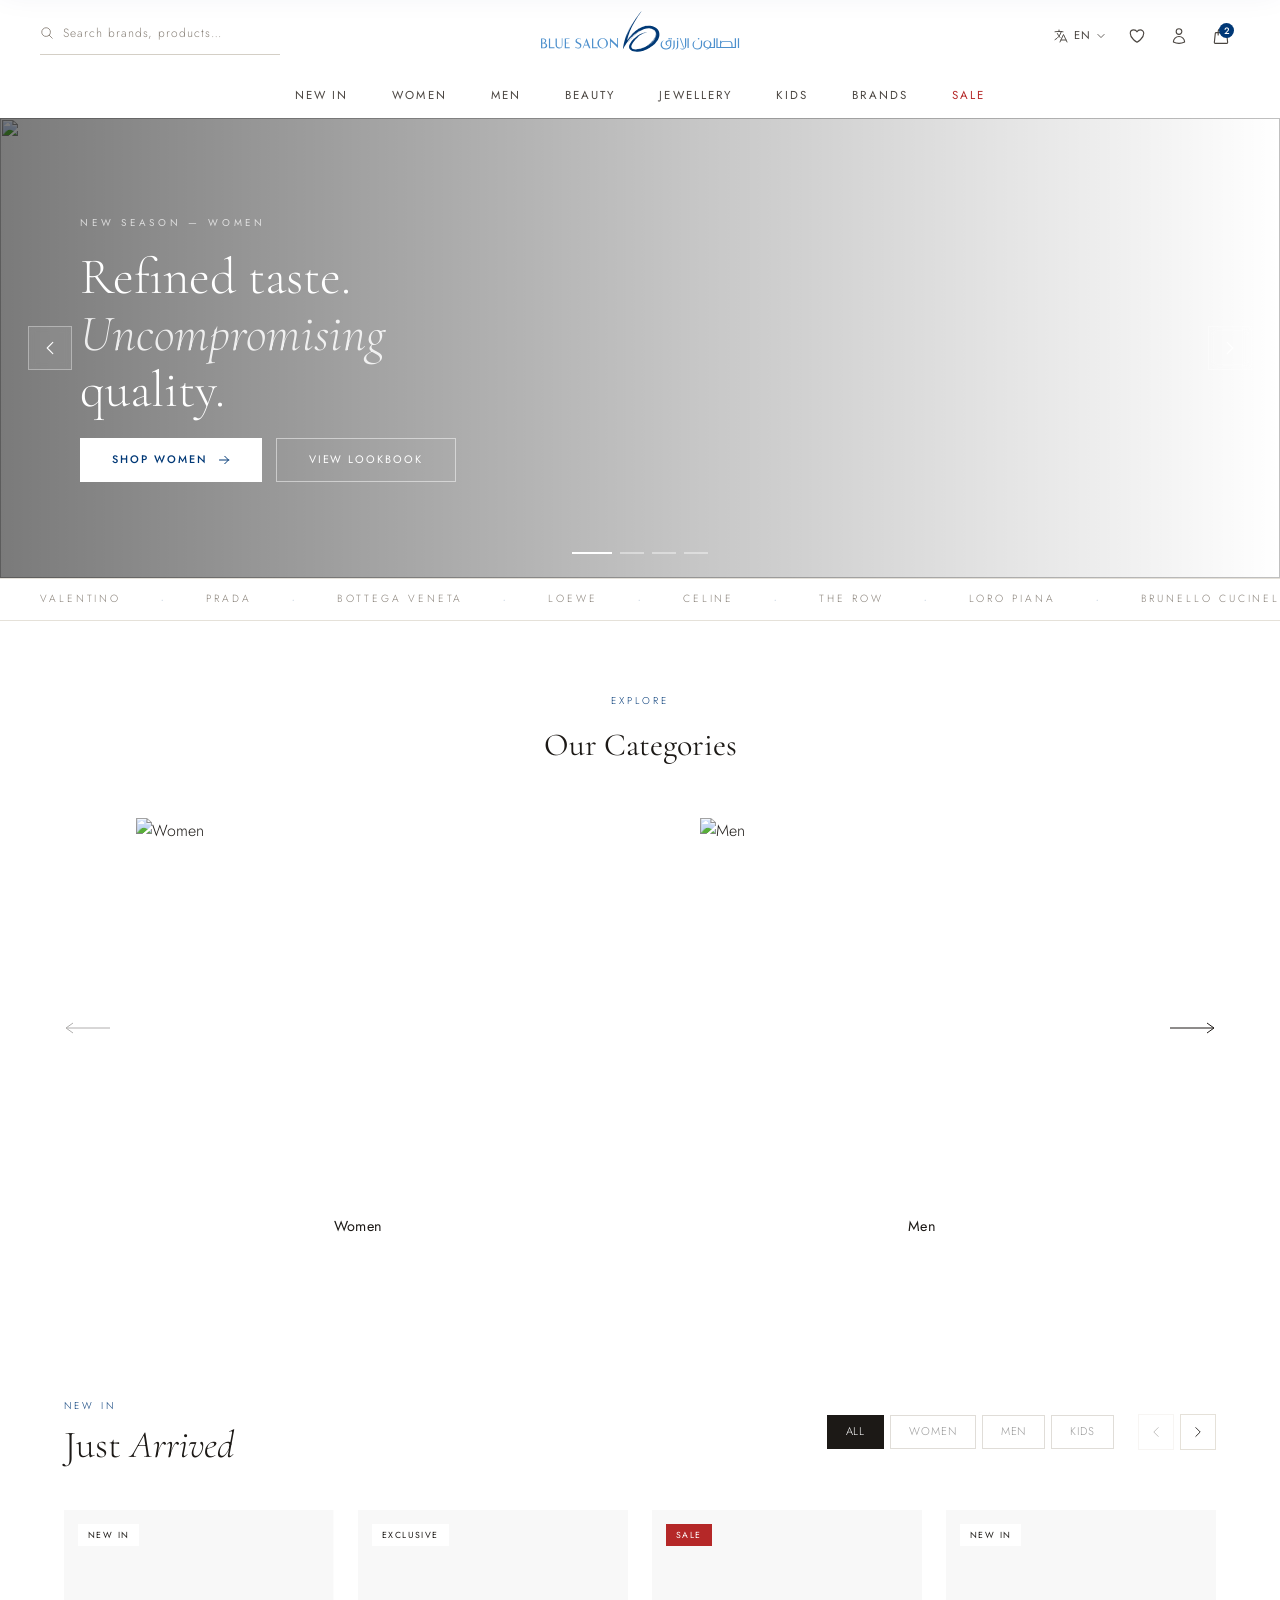
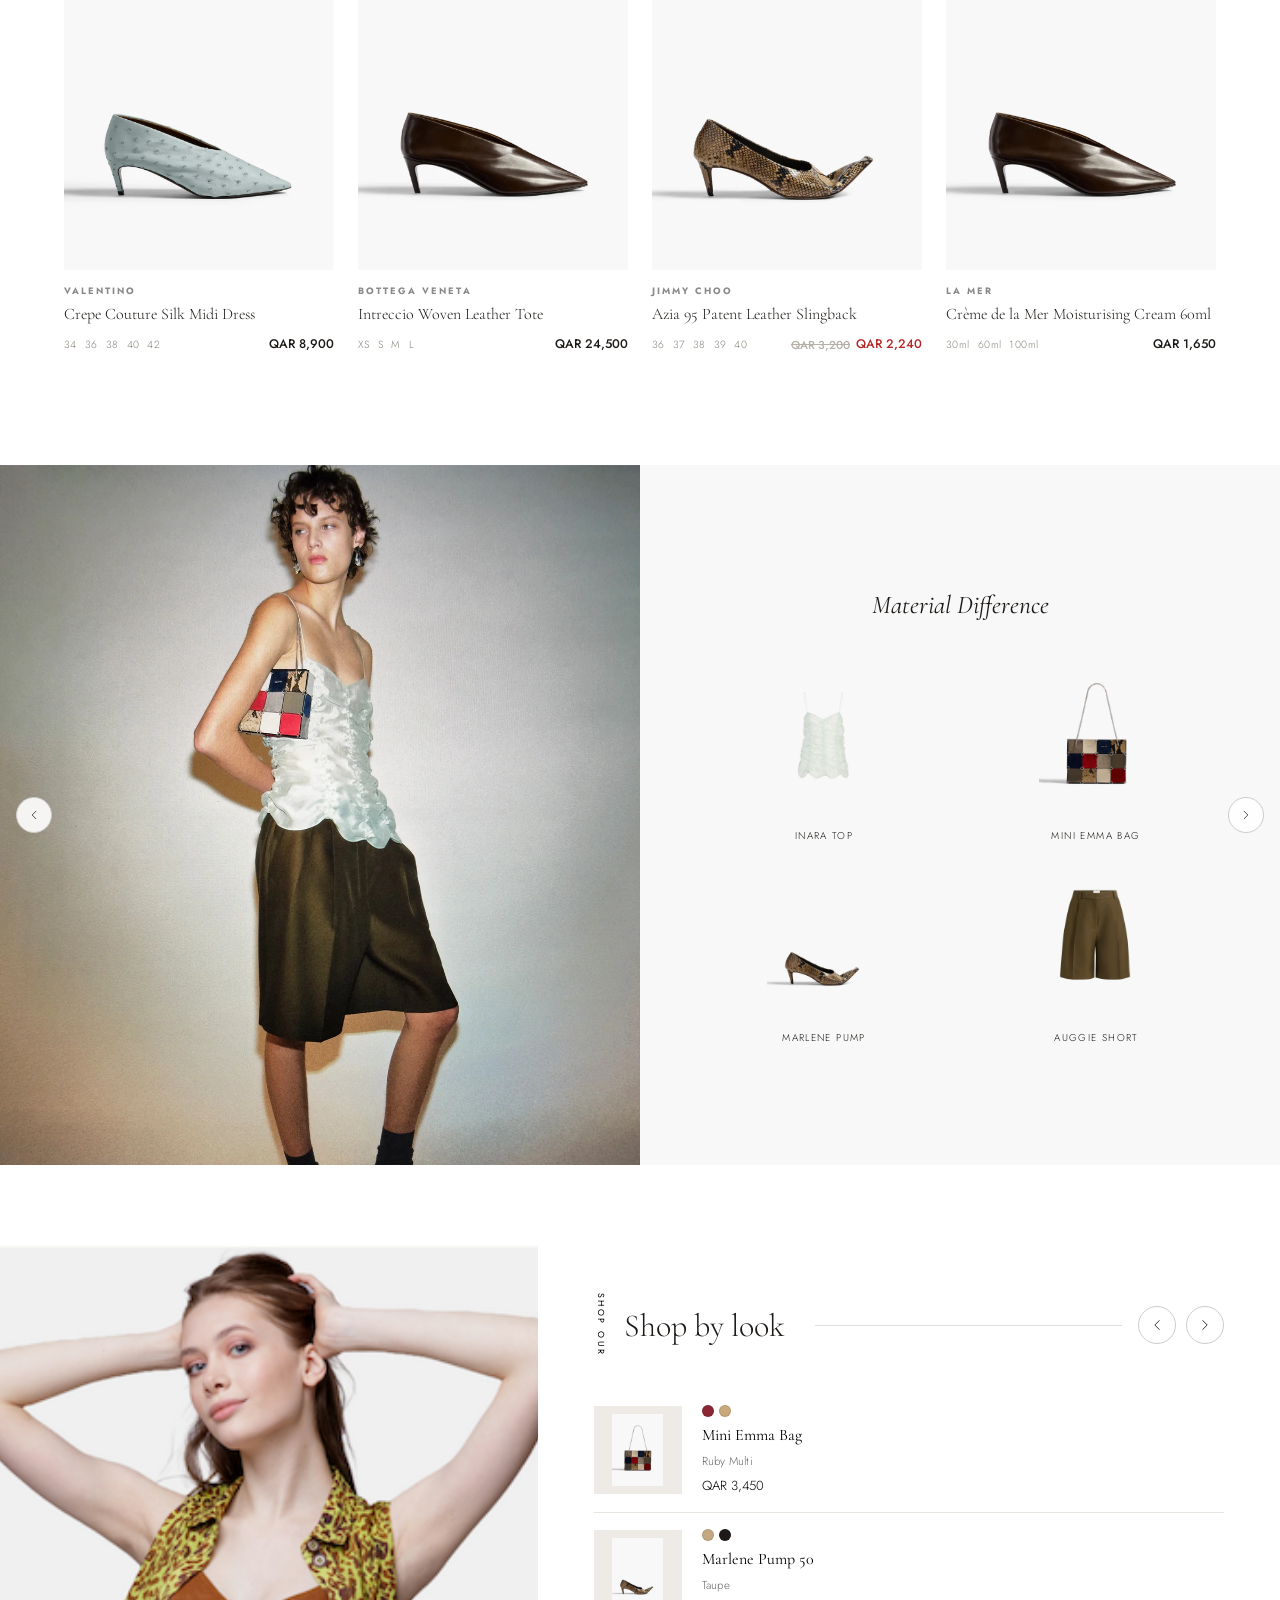
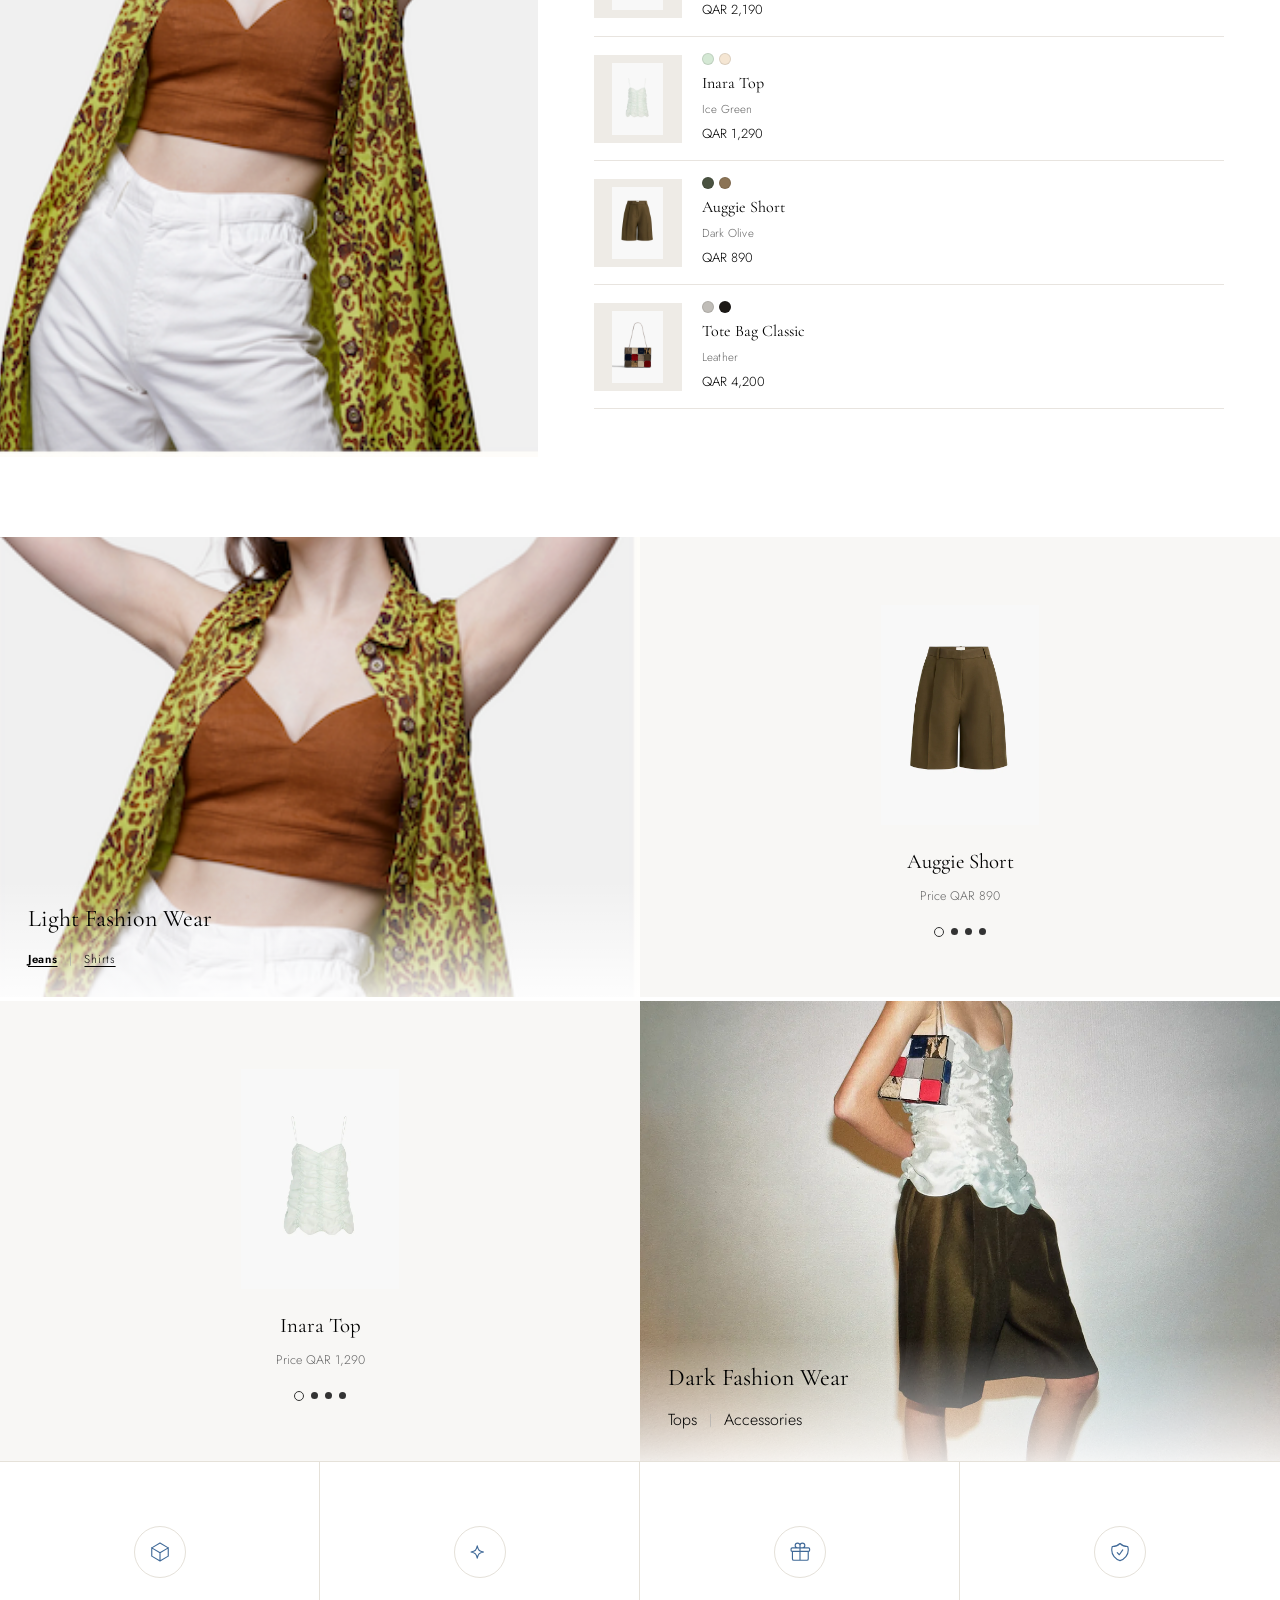
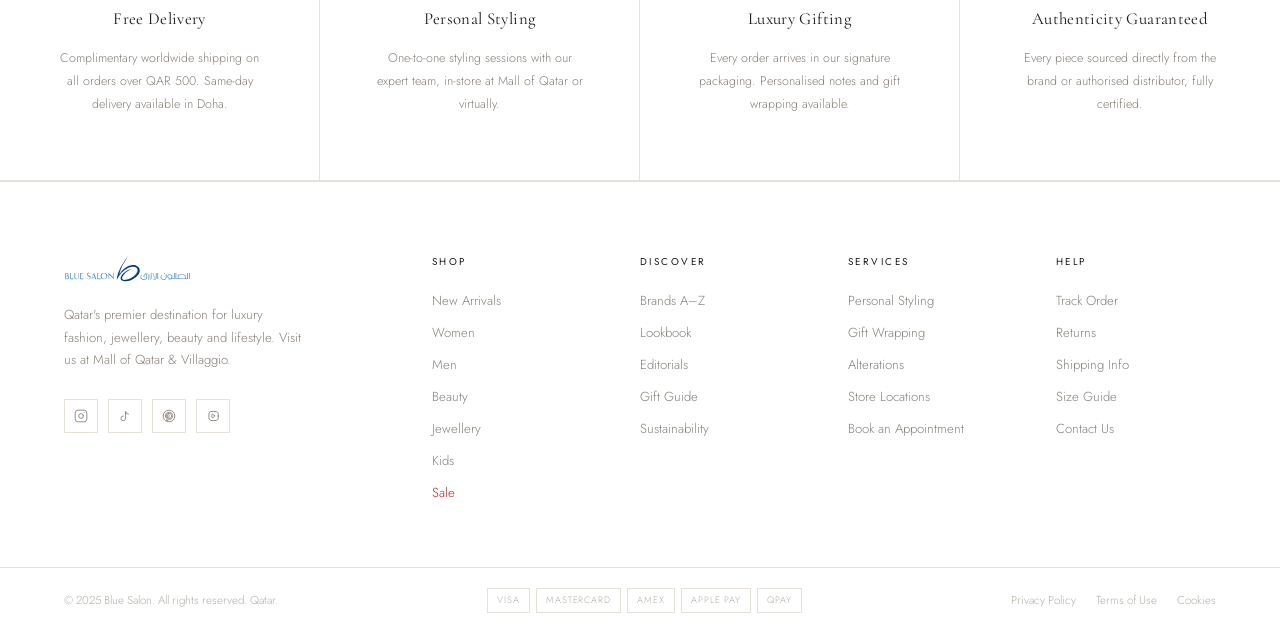
==== index2.html @ c9854c82 "Update:index 2" ====
<!DOCTYPE html>
<html lang="en">
<head>
    <meta charset="UTF-8">
    <meta name="viewport" content="width=device-width, initial-scale=1.0">
    <title>Blue Salon — Qatar's Luxury Fashion Destination</title>
    <meta name="description" content="An unparalleled edit of the world's finest fashion, jewellery and beauty. Qatar's most trusted luxury destination.">

    <link rel="preconnect" href="https://fonts.googleapis.com">
    <link rel="preconnect" href="https://fonts.gstatic.com" crossorigin>
    <link href="https://fonts.googleapis.com/css2?family=Cormorant+Garamond:ital,wght@0,300;0,400;0,500;1,300;1,400&family=Jost:wght@200;300;400;500&display=swap" rel="stylesheet">

    <style>
        /* ─── TOKENS ───────────────────────────────────────── */
        :root {
            --navy:      #003876;
            --navy-lt:   #0a4d9e;
            --navy-dk:   #002558;
            --white:     #ffffff;
            --warm:      #faf8f5;
            --cream:     #f4f1eb;
            --linen:     #ede9e0;
            --fog:       #e8e4dc;
            --ash:       #d4cfc6;
            --mid:       #b5b0a7;
            --muted:     #888078;
            --text:      #1c1916;
            --text-lt:   #4a4540;
            --rule:      #e5e1d9;
            --ff-serif:  'Cormorant Garamond', Georgia, serif;
            --ff-sans:   'Jost', system-ui, sans-serif;
        }

        /* ─── RESET ────────────────────────────────────────── */
        *, *::before, *::after { margin: 0; padding: 0; box-sizing: border-box; }
        html { scroll-behavior: smooth; font-size: 16px; }
        body {
            background: var(--white);
            color: var(--text);
            font-family: var(--ff-sans);
            font-weight: 300;
            line-height: 1.6;
            -webkit-font-smoothing: antialiased;
            overflow-x: hidden;
        }
        a { text-decoration: none; color: inherit; }
        img { display: block; max-width: 100%; }
        button { cursor: pointer; border: none; background: none; font: inherit; }
        ul { list-style: none; }

        /* ─── SCROLL PROGRESS ──────────────────────────────── */
        .scroll-bar {
            position: fixed; top: 0; left: 0;
            height: 2px; width: 0%;
            background: var(--navy);
            z-index: 9999;
            transition: width 0.08s linear;
        }

        /* ─── HEADER ───────────────────────────────────────── */
        .site-header {
            position: sticky; top: 0; left: 0; right: 0;
            z-index: 800;
            background: var(--white);
            transition: box-shadow 0.3s;
        }
        /* .site-header.raised { box-shadow: 0 2px 20px rgba(0,56,118,0.06); } */
        .header-inner {
            display: grid;
            grid-template-columns: 1fr auto 1fr;
            align-items: center;
            max-width: 1440px;
            margin: 0 auto;
            padding: 0 40px;
            height: 72px;
        }
        /* ── Inline search bar (left) ── */
        .header-search {
            display: flex; align-items: center; gap: 9px;
            padding: 0 0 6px 0; height: 38px;
            max-width: 240px;
            border-bottom: 1px solid var(--ash);
            transition: border-color 0.25s;
        }
        .header-search:focus-within {
            border-bottom-color: var(--text);
        }
        .header-search svg {
            width: 14px; height: 14px; stroke-width: 1.5;
            color: var(--muted); flex-shrink: 0;
            transition: color 0.2s;
        }
        .header-search:focus-within svg { color: var(--text); }
        .header-search input {
            flex: 1; border: none; outline: none;
            background: transparent;
            font-family: var(--ff-sans); font-size: 0.75rem;
            color: var(--text); font-weight: 300;
            letter-spacing: 0.06em;
            width: 180px;
        }
        .header-search input::placeholder {
            color: var(--muted);
            letter-spacing: 0.08em;
        }
        .header-logo {
            text-align: center;
        }
        .header-logo img { height: 48px; width: auto; display: inline-block; }
        .header-actions {
            display: flex; align-items: center; gap: 4px;
            justify-content: flex-end;
        }
        /* Language switcher */
        .lang-switcher {
            position: relative;
        }
        .lang-btn {
            display: flex; align-items: center; gap: 5px;
            height: 38px; padding: 0 8px;
            color: var(--text-lt); cursor: pointer;
            font-family: var(--ff-sans); font-size: 0.7rem;
            letter-spacing: 0.08em; font-weight: 400;
            background: none; border: none;
            transition: color 0.2s;
        }
        .lang-btn:hover { color: var(--navy); }
        .lang-btn svg { width: 16px; height: 16px; stroke-width: 1.4; flex-shrink: 0; }
        .lang-btn .lang-chevron { width: 10px; height: 10px; stroke-width: 2; transition: transform 0.2s; }
        .lang-switcher.open .lang-chevron { transform: rotate(180deg); }
        .lang-drop {
            position: absolute; top: calc(100% + 6px); right: 0;
            background: var(--white);
            border: 1px solid var(--rule);
            box-shadow: 0 8px 28px rgba(0,0,0,0.08);
            min-width: 130px;
            opacity: 0; visibility: hidden; transform: translateY(-4px);
            transition: opacity 0.2s, transform 0.2s, visibility 0s linear 0.2s;
            z-index: 900;
        }
        .lang-switcher.open .lang-drop {
            opacity: 1; visibility: visible; transform: none;
            transition: opacity 0.2s, transform 0.2s;
        }
        .lang-option {
            display: flex; align-items: center; gap: 10px;
            padding: 10px 16px;
            font-family: var(--ff-sans); font-size: 0.72rem;
            color: var(--text-lt); cursor: pointer;
            letter-spacing: 0.04em;
            transition: background 0.15s, color 0.15s;
        }
        .lang-option:hover { background: var(--warm); color: var(--navy); }
        .lang-option.active { color: var(--navy); font-weight: 500; }
        .lang-option .lang-flag { font-size: 1rem; line-height: 1; }
        .h-btn {
            width: 38px; height: 38px;
            display: flex; align-items: center; justify-content: center;
            color: var(--text-lt);
            border-radius: 0;
            transition: color 0.2s, background 0.2s;
            position: relative;
        }
        .h-btn:hover { color: var(--navy); background: var(--warm); }
        .h-btn svg { width: 18px; height: 18px; stroke-width: 1.5; }
        .cart-pip {
            position: absolute; top: 6px; right: 6px;
            width: 15px; height: 15px;
            background: var(--navy);
            border-radius: 50%;
            font-size: 0.58rem; font-weight: 500;
            color: #fff;
            display: flex; align-items: center; justify-content: center;
            line-height: 1;
        }
        .h-btn--text {
            padding: 0 12px; width: auto;
            font-size: 0.68rem; letter-spacing: 0.14em; text-transform: uppercase;
            color: var(--navy); font-weight: 400;
            border: 1px solid var(--navy);
            height: 32px;
            transition: background 0.2s, color 0.2s;
        }
        .h-btn--text:hover { background: var(--navy); color: #fff; }
        .mobile-ham {
            display: none;
            flex-direction: column; gap: 5px;
            padding: 8px; cursor: pointer;
        }
        .mobile-ham span {
            display: block; width: 22px; height: 1.5px;
            background: var(--text);
            transition: transform 0.3s, opacity 0.3s;
        }

        /* ─── MAIN NAV BAR ─────────────────────────────────── */
        .main-nav {
            background: var(--white);
            position: sticky; top: 72px; z-index: 799;
        }
        .main-nav-inner {
            max-width: 1440px; margin: 0 auto;
            padding: 0 40px;
            display: flex; align-items: center;
            justify-content: center; gap: 0;
            position: relative;
        }
        /* Each nav item wraps link + mega panel */
        .nav-item {
            position: static;
        }
        .main-nav-link {
            display: inline-block;
            padding: 14px 22px;
            font-size: 0.72rem;
            letter-spacing: 0.18em;
            text-transform: uppercase;
            color: var(--text-lt);
            font-weight: 400;
            position: relative;
            transition: color 0.2s;
            white-space: nowrap;
            cursor: pointer;
        }
        .main-nav-link::after {
            content: '';
            position: absolute; bottom: 0; left: 22px; right: 22px;
            height: 2px; background: var(--navy);
            transform: scaleX(0);
            transition: transform 0.25s cubic-bezier(0.4, 0, 0.2, 1);
        }
        .nav-item:hover .main-nav-link,
        .main-nav-link:hover { color: var(--navy); }
        .nav-item:hover .main-nav-link::after { transform: scaleX(1); }
        .main-nav-link--sale { color: #b52828; }
        .main-nav-link--sale::after { background: #b52828; }
        .main-nav-link--sale:hover { color: #991f1f; }

        /* ─── MEGA MENU — 3 LEVEL ───────────────────────────── */
        .mega {
            position: fixed;
            top: 118px;
            left: 0; right: 0;
            background: var(--white);
            box-shadow: 0 8px 32px rgba(0, 0, 0, 0.08), 0 2px 8px rgba(0, 0, 0, 0.04);
            z-index: 798;
            opacity: 0; visibility: hidden;
            transform: translateY(-5px);
            transition: opacity 0.2s ease, transform 0.2s ease, visibility 0s linear 0.2s;
        }
        .mega.open {
            opacity: 1; visibility: visible;
            transform: none;
            transition: opacity 0.2s ease, transform 0.2s ease;
        }
        /* 3-column wrapper */
        .mega-3col {
            max-width: 1440px; margin: 0 auto;
            display: flex; height: 380px;
        }
        /* ── Col 1: Level-2 sub-nav ── */
        .mega-subnav {
            width: 200px; flex-shrink: 0;
            background: #f8f7f5;
            border-right: 1px solid #ffffff;
            padding: 20px 0;
            overflow-y: auto;
        }
        .mega-subnav-head {
            font-size: 0.58rem; letter-spacing: 0.3em; text-transform: uppercase;
            color: var(--navy); padding: 8px 20px 14px; font-weight: 500;
            border-bottom: 1px solid var(--rule); margin-bottom: 8px;
        }
        .mega-sublink {
            display: flex; align-items: center; justify-content: space-between;
            padding: 10px 20px;
            font-size: 0.8rem; color: var(--text-lt); font-weight: 300;
            cursor: pointer;
            border-left: 2px solid transparent;
            transition: color 0.15s, background 0.15s, border-color 0.15s;
            text-decoration: none;
        }
        .mega-sublink svg { width: 11px; height: 11px; stroke-width: 2;
            opacity: 0; transition: opacity 0.15s; flex-shrink: 0; }
        .mega-sublink:hover,
        .mega-sublink.active {
            color: var(--navy); background: var(--white);
            border-left-color: var(--navy);
        }
        .mega-sublink.active svg,
        .mega-sublink:hover svg { opacity: 1; }
        /* ── Col 2: Level-3 item panels ── */
        .mega-panels {
            flex: 1; overflow: hidden;
            padding: 24px 28px;
        }
        .mega-panel {
            display: none;
            height: 100%;
        }
        .mega-panel.active { display: block; }
        .mega-panel-head {
            font-size: 0.58rem; letter-spacing: 0.28em; text-transform: uppercase;
            color: var(--navy); margin-bottom: 18px; font-weight: 400;
        }
        .mega-items {
            display: grid;
            grid-template-columns: repeat(4, 1fr);
            gap: 2px 6px;
        }
        .mega-tile {
            display: flex; align-items: center; gap: 11px;
            padding: 9px 10px; border-radius: 3px;
            transition: background 0.15s, transform 0.2s ease, opacity 0.2s ease; text-decoration: none;
        }
        .mega-tile:hover { background: none; transform: translateX(4px); opacity: 0.8; }
        .mega-thumb {
            width: 44px; height: 44px; border-radius: 50%;
            overflow: hidden; flex-shrink: 0;
            border: 1.5px solid var(--rule); background: var(--white);
        }
        .mega-thumb img { width: 100%; height: 100%; object-fit: cover; }
        .mega-thumb-icon {
            width: 100%; height: 100%;
            display: flex; align-items: center; justify-content: center;
            color: var(--mid);
        }
        .mega-thumb-icon svg { width: 17px; height: 17px; stroke-width: 1.3; }
        .mega-viewall {
            display: inline-flex; align-items: center; gap: 6px;
            margin-top: 14px;
            font-family: var(--ff-sans); font-size: 10.5px;
            letter-spacing: 0.1em; text-transform: uppercase;
            color: var(--navy); text-decoration: none; font-weight: 500;
            border-bottom: 1px solid var(--navy); padding-bottom: 1px;
            transition: gap 0.2s, opacity 0.2s;
        }
        .mega-viewall:hover { gap: 11px; opacity: 0.7; }
        .mega-viewall svg { width: 11px; height: 11px; stroke-width: 2; flex-shrink: 0; }
        .mega-tile-name {
            font-size: 0.78rem; color: var(--text);
            line-height: 1.3; font-weight: 300;
        }
        .mega-tile:hover .mega-tile-name { color: var(--navy); }
        /* ── Col 3: Feature image ── */
        .mega-feat-col {
            width: 230px; flex-shrink: 0;
            border-left: 1px solid var(--rule);
            padding: 24px 24px;
            display: flex; flex-direction: column;
        }
        .mega-feat-img {
            flex: 1; overflow: hidden; min-height: 0;
        }
        .mega-feat-img img {
            width: 100%; height: 100%; object-fit: cover;
            transition: transform 0.5s ease;
        }
        .mega-feat-img:hover img { transform: scale(1.04); }
        .mega-feat-info { padding-top: 12px; }
        .mega-feat-tag {
            font-size: 0.58rem; letter-spacing: 0.22em;
            text-transform: uppercase; color: var(--navy); margin-bottom: 4px;
        }
        .mega-feat-title {
            font-family: var(--ff-serif); font-size: 0.95rem;
            font-weight: 300; color: var(--text); line-height: 1.3;
        }

        /* ─── SEARCH ───────────────────────────────────────── */
        .search-sheet {
            position: fixed; top: 0; left: 0; right: 0;
            background: var(--white);
            border-bottom: 1px solid var(--rule);
            z-index: 850;
            padding: 24px 40px;
            transform: translateY(-110%);
            transition: transform 0.35s cubic-bezier(0.4, 0, 0.2, 1);
            box-shadow: 0 8px 32px rgba(0,56,118,0.08);
        }
        .search-sheet.open { transform: none; }
        .search-row {
            max-width: 640px; margin: 0 auto;
            display: flex; align-items: center; gap: 16px;
            border-bottom: 1.5px solid var(--navy);
            padding-bottom: 12px;
        }
        .search-row svg { color: var(--navy); flex-shrink: 0; }
        .search-field {
            flex: 1; background: transparent; border: none; outline: none;
            font-family: var(--ff-serif); font-size: 1.6rem; font-weight: 300;
            color: var(--text); letter-spacing: 0.02em;
        }
        .search-field::placeholder { color: var(--mid); }
        .search-close {
            color: var(--muted); transition: color 0.2s; flex-shrink: 0;
        }
        .search-close:hover { color: var(--navy); }
        .search-close svg { width: 20px; height: 20px; }
        .search-pills {
            max-width: 640px; margin: 16px auto 0;
            display: flex; flex-wrap: wrap; gap: 8px;
        }
        .search-pill {
            padding: 6px 16px;
            border: 1px solid var(--rule);
            font-size: 0.7rem; letter-spacing: 0.14em;
            text-transform: uppercase; color: var(--muted);
            transition: border-color 0.2s, color 0.2s;
        }
        .search-pill:hover { border-color: var(--navy); color: var(--navy); }

        /* ─── MOBILE NAV ───────────────────────────────────── */
        .mobile-nav {
            position: fixed; top: 0; right: 0;
            width: min(360px, 92vw); height: 100vh;
            background: var(--white);
            border-left: 1px solid var(--rule);
            z-index: 900;
            transform: translateX(100%);
            transition: transform 0.38s cubic-bezier(0.4, 0, 0.2, 1);
            overflow-y: auto;
        }
        .mobile-nav.open { transform: none; }
        .nav-scrim {
            position: fixed; inset: 0; background: rgba(28,25,22,0.35);
            z-index: 890; opacity: 0; visibility: hidden;
            transition: opacity 0.3s, visibility 0.3s;
        }
        .nav-scrim.open { opacity: 1; visibility: visible; }
        .mnav-head {
            display: flex; justify-content: space-between; align-items: center;
            padding: 20px 28px; border-bottom: 1px solid var(--rule);
        }
        .mnav-head img { height: 28px; }
        .mnav-close svg { width: 20px; height: 20px; stroke-width: 1.5; color: var(--muted); }
        .mnav-links { padding: 12px 0; }
        .mnav-links a {
            display: flex; justify-content: space-between; align-items: center;
            padding: 14px 28px;
            font-size: 0.8rem; letter-spacing: 0.18em; text-transform: uppercase;
            color: var(--text-lt); border-bottom: 1px solid var(--rule);
            transition: color 0.2s, background 0.2s;
        }
        .mnav-links a:hover { color: var(--navy); background: var(--warm); }
        .mnav-links a.sale { color: #b52828; }
        .mnav-foot {
            padding: 28px;
            display: flex; gap: 12px;
        }
        .mnav-lang {
            font-size: 0.7rem; letter-spacing: 0.15em;
            text-transform: uppercase; color: var(--muted);
            padding: 8px 16px; border: 1px solid var(--rule);
            transition: border-color 0.2s, color 0.2s;
        }
        .mnav-lang:hover { border-color: var(--navy); color: var(--navy); }
        .mnav-lang.active { border-color: var(--navy); color: var(--navy); }

        /* ─── HERO ─────────────────────────────────────────── */
        /* ─── HERO SLIDER ──────────────────────────────────── */
        .hero-slider {
            position: relative; overflow: hidden;
            height: 460px;
        }
        .hs-slide {
            position: absolute; inset: 0;
            opacity: 0; z-index: 0;
            transition: opacity 0.9s ease;
        }
        .hs-slide.active { opacity: 1; z-index: 1; }
        .hs-bg { position: absolute; inset: 0; }
        .hs-bg img {
            width: 100%; height: 100%; object-fit: cover;
            transform: scale(1.04);
            transition: transform 7s ease-out;
        }
        .hs-slide.active .hs-bg img { transform: scale(1); }
        .hs-overlay {
            position: absolute; inset: 0;
            background: linear-gradient(
                to right,
                rgba(0,0,0,0.52) 0%,
                rgba(0,0,0,0.22) 55%,
                transparent 100%
            );
        }
        .hs-content {
            position: absolute; inset: 0; z-index: 2;
            display: flex; flex-direction: column;
            justify-content: center;
            padding: 0 80px;
            max-width: 640px;
            transform: translateY(14px);
            opacity: 0;
            transition: opacity 0.7s 0.3s, transform 0.7s 0.3s;
        }
        .hs-slide.active .hs-content {
            opacity: 1; transform: translateY(0);
        }
        .hs-kicker {
            font-family: var(--ff-sans);
            font-size: 0.62rem; letter-spacing: 0.38em;
            text-transform: uppercase; color: rgba(255,255,255,0.7);
            font-weight: 400; margin-bottom: 18px;
        }
        .hs-h1 {
            font-family: var(--ff-serif);
            font-size: clamp(2.4rem, 4vw, 4rem);
            font-weight: 300; line-height: 1.1;
            color: #fff; margin-bottom: 20px;
        }
        .hs-h1 em { font-style: italic; color: rgba(255,255,255,0.85); }
        .hs-body {
            font-size: 0.85rem; color: rgba(255,255,255,0.7);
            line-height: 1.7; margin-bottom: 36px;
            max-width: 420px;
        }
        .hs-ctas { display: flex; gap: 14px; flex-wrap: wrap; }
        .btn-fill {
            display: inline-flex; align-items: center; gap: 10px;
            padding: 13px 32px;
            background: var(--white); color: var(--navy);
            font-family: var(--ff-sans);
            font-size: 0.68rem; letter-spacing: 0.18em;
            text-transform: uppercase; font-weight: 500;
            transition: background 0.25s, transform 0.2s;
        }
        .btn-fill:hover { background: var(--cream); transform: translateY(-1px); }
        .btn-fill svg { width: 12px; height: 12px; stroke-width: 2; flex-shrink: 0; }
        .btn-line {
            display: inline-flex; align-items: center; gap: 10px;
            padding: 12px 32px;
            border: 1px solid rgba(255,255,255,0.5); color: #fff;
            font-family: var(--ff-sans);
            font-size: 0.68rem; letter-spacing: 0.18em;
            text-transform: uppercase; font-weight: 400;
            transition: border-color 0.25s, background 0.25s;
        }
        .btn-line:hover { border-color: #fff; background: rgba(255,255,255,0.08); }
        /* Arrows */
        .hs-arrow {
            position: absolute; top: 50%; z-index: 10;
            transform: translateY(-50%);
            width: 44px; height: 44px;
            border: 1px solid rgba(255,255,255,0.35);
            background: rgba(255,255,255,0.08);
            color: #fff; cursor: pointer;
            display: flex; align-items: center; justify-content: center;
            transition: background 0.2s, border-color 0.2s;
            backdrop-filter: blur(4px);
        }
        .hs-arrow:hover { background: rgba(255,255,255,0.22); border-color: rgba(255,255,255,0.7); }
        .hs-arrow svg { width: 18px; height: 18px; stroke-width: 1.5; }
        .hs-prev { left: 28px; }
        .hs-next { right: 28px; }
        /* Dots */
        .hs-dots {
            position: absolute; bottom: 24px; left: 50%;
            transform: translateX(-50%);
            display: flex; gap: 8px; z-index: 10;
        }
        .hs-dot {
            width: 24px; height: 2px;
            background: rgba(255,255,255,0.4);
            border: none; cursor: pointer; padding: 0;
            transition: background 0.3s, width 0.3s;
        }
        .hs-dot.active { background: #fff; width: 40px; }

        /* ─── MARQUEE ──────────────────────────────────────── */
        .marquee-bar {
            border-top: 1px solid var(--rule);
            border-bottom: 1px solid var(--rule);
            overflow: hidden; padding: 12px 0;
            background: var(--white);
        }
        .marquee-inner {
            display: flex; animation: marquee 70s linear infinite;
            width: max-content;
        }
        .marquee-inner:hover { animation-play-state: paused; }
        @keyframes marquee { to { transform: translateX(-50%); } }
        .marquee-item {
            display: flex; align-items: center; gap: 40px;
            padding: 0 40px; white-space: nowrap;
            font-size: 0.65rem; letter-spacing: 0.28em;
            text-transform: uppercase; color: var(--muted);
        }
        .marquee-item span { color: var(--navy); font-size: 0.5rem; }

        /* ─── SECTION BASICS ───────────────────────────────── */
        .container { max-width: 1440px; margin: 0 auto; padding: 0 64px; }
        .s { padding: 96px 0; }
        .s--sm { padding: 64px 0; }
        .s--warm { background: var(--white); }
        .s--cream { background: var(--white); }
        .eyebrow {
            font-size: 0.62rem; letter-spacing: 0.3em;
            text-transform: uppercase; color: var(--navy);
            margin-bottom: 16px; display: block;
        }
        .h2 {
            font-family: var(--ff-serif);
            font-size: clamp(1.9rem, 3vw, 3rem);
            font-weight: 300; color: var(--text); line-height: 1.15;
        }
        .h2 em { font-style: italic; }
        .body-text {
            font-size: 0.88rem; color: var(--muted);
            line-height: 1.75; max-width: 480px;
        }
        .rule-h { width: 40px; height: 2px; background: var(--navy); margin-bottom: 32px; }

        /* ─── CATEGORY GRID ────────────────────────────────── */
        /* ─── CATEGORIES SLIDER ─────────────────────────────── */
        .cat-slider-section { background: var(--white); padding: 72px 0 80px; }
        .cat-slider-head { text-align: center; margin-bottom: 48px; }
        .cat-slider-head .eyebrow { display: block; margin-bottom: 10px; }
        .cat-slider-head h2 {
            font-family: var(--ff-serif); font-size: 2rem;
            font-weight: 300; color: var(--text);
        }
        .cat-slider-outer {
            position: relative; display: flex; align-items: center;
            max-width: 1440px; margin: 0 auto; padding: 0 64px;
            gap: 24px;
        }
        .cat-slider-track { flex: 1; overflow: hidden; }
        .cat-slider-inner {
            display: flex; gap: 120px;
            transition: transform 0.6s cubic-bezier(0.4,0,0.2,1);
        }
        .cat-slide {
            flex: 0 0 calc(50% - 60px);
            text-decoration: none; color: inherit; display: block;
        }
        .cat-slide-img {
            aspect-ratio: 7/6; overflow: hidden; background: var(--white);
        }
        .cat-slide-img img {
            width: 100%; height: 100%; object-fit: cover; display: block;
            transition: transform 0.7s ease;
        }
        .cat-slide:hover .cat-slide-img img { transform: scale(1.03); }
        .cat-slide-name {
            display: block; text-align: center; margin-top: 16px;
            font-family: var(--ff-sans); font-size: 0.9rem;
            font-weight: 400; color: var(--text); letter-spacing: 0.02em;
        }
        .cat-slide:hover .cat-slide-name {
            text-decoration: underline; text-underline-offset: 4px;
            text-decoration-thickness: 1px;
        }
        .cat-arr {
            flex-shrink: 0; width: 48px; height: 48px;
            display: flex; align-items: center; justify-content: center;
            background: none; border: none; cursor: pointer;
            color: var(--text); transition: opacity 0.2s;
        }
        .cat-arr:hover { opacity: 0.5; }
        .cat-arr svg { width: 44px; height: 12px; }

        /* ─── EDITORIAL BAND ───────────────────────────────── */
        .editorial-band {
            display: grid;
            grid-template-columns: 3fr 2fr;
            min-height: 620px;
        }
        .editorial-image {
            position: relative; overflow: hidden;
        }
        .editorial-image img {
            width: 100%; height: 100%; object-fit: cover;
            transition: transform 0.8s ease;
        }
        .editorial-band:hover .editorial-image img { transform: scale(1.03); }
        .editorial-content {
            background: var(--navy);
            display: flex; flex-direction: column;
            justify-content: flex-end;
            padding: 64px 64px 72px;
        }
        .ed-label {
            font-size: 0.6rem; letter-spacing: 0.3em;
            text-transform: uppercase; color: rgba(255,255,255,0.45);
            margin-bottom: 20px;
        }
        .ed-h {
            font-family: var(--ff-serif); font-size: 2.4rem;
            font-weight: 300; color: #fff; line-height: 1.15;
            margin-bottom: 20px;
        }
        .ed-body {
            font-size: 0.85rem; color: rgba(255,255,255,0.55);
            line-height: 1.75; margin-bottom: 36px;
        }
        .btn-white {
            align-self: flex-start;
            display: inline-flex; align-items: center; gap: 10px;
            padding: 12px 28px; border: 1px solid rgba(255,255,255,0.3);
            color: rgba(255,255,255,0.85);
            font-size: 0.7rem; letter-spacing: 0.18em; text-transform: uppercase;
            transition: border-color 0.25s, color 0.25s, background 0.25s;
        }
        .btn-white:hover { border-color: #fff; color: #fff; background: rgba(255,255,255,0.08); }

        /* ─── PRODUCT GRID ─────────────────────────────────── */
        .s-head {
            display: flex; justify-content: space-between; align-items: flex-end;
            margin-bottom: 40px; gap: 20px; flex-wrap: wrap;
        }
        .s-head-filters {
            display: flex; gap: 20px;
        }
        .s-filter {
            font-size: 0.68rem; letter-spacing: 0.14em;
            text-transform: uppercase; color: var(--mid);
            padding-bottom: 3px; border-bottom: 1px solid transparent;
            transition: color 0.2s, border-color 0.2s; font-weight: 400;
        }
        .s-filter.on, .s-filter:hover { color: var(--navy); border-bottom-color: var(--navy); }
        /* ─── NEW ARRIVALS STRIP ───────────────────────────── */
        .arrivals-section { background: #fff; padding: 80px 0 90px; }
        .arrivals-header {
            max-width: 1440px; margin: 0 auto 44px; padding: 0 64px;
            display: flex; align-items: flex-end; justify-content: space-between; flex-wrap: wrap; gap: 20px; align-items: center;
        }
        .arrivals-header-left .eyebrow { display: block; margin-bottom: 10px; }
        .arrivals-title {
            font-family: var(--ff-serif); font-size: 2.4rem;
            font-weight: 300; color: var(--text); line-height: 1.1; margin: 0;
        }
        .arrivals-title em { font-style: italic; color: var(--text); }
        .arrivals-filters { display: flex; gap: 6px; flex-wrap: wrap; }
        .arrivals-filter {
            padding: 7px 18px; border: 1px solid #e0ddd8; background: none;
            font-size: 0.7rem; letter-spacing: 0.08em; text-transform: uppercase;
            cursor: pointer; color: #999; transition: all 0.2s;
        }
        .arrivals-filter.on, .arrivals-filter:hover { background: #1c1916; color: #fff; border-color: #1c1916; }
        .arrivals-slider-outer {
            max-width: 1440px; margin: 0 auto; padding: 0 64px;
        }
        .arrivals-strip-wrap { overflow: hidden; position: relative; }
        .arrivals-header-right { display: flex; align-items: center; gap: 24px; }
        .arr-nav { display: flex; gap: 6px; }
        .arr-btn {
            width: 36px; height: 36px; border: 1px solid var(--rule);
            background: none; display: flex; align-items: center;
            justify-content: center; cursor: pointer; transition: all 0.2s;
        }
        .arr-btn svg { width: 14px; height: 14px; stroke-width: 1.5; color: var(--text); }
        .arr-btn:hover { background: var(--text); }
        .arr-btn:hover svg { color: #fff; }
        .arrivals-strip {
            display: flex; gap: 24px;
            will-change: transform;
            transition: transform 0.5s cubic-bezier(0.4,0,0.2,1);
        }
        .arrivals-nav {
            display: flex; align-items: center; justify-content: flex-start;
            max-width: 1440px; margin: 36px auto 0; padding: 0 64px;
        }
        .arrivals-viewall {
            font-size: 0.72rem; letter-spacing: 0.14em; text-transform: uppercase; color: #1c1916;
            text-decoration: none; display: inline-flex; align-items: center; gap: 8px;
            border-bottom: 1px solid #1c1916; padding-bottom: 2px; transition: gap 0.2s;
        }
        .arrivals-viewall:hover { gap: 14px; }
        .arrivals-viewall svg { width: 12px; height: 12px; stroke-width: 2; }
        .prod-grid { display: none; }
        .prod-card {
            flex: 0 0 calc(25% - 18px);
            position: relative; cursor: pointer; background: #fff;
        }
        .prod-img-wrap {
            position: relative; overflow: hidden; aspect-ratio: 3/4; background: transparent;
        }
        .prod-img-wrap img {
            width: 100%; height: 100%; object-fit: cover;
            transition: transform 0.6s cubic-bezier(0.25,0.1,0.25,1);
        }
        .prod-card:hover .prod-img-wrap img { transform: scale(1.04); }
        .prod-badge {
            position: absolute; top: 14px; left: 14px;
            background: #fff; color: #1c1916;
            font-size: 0.55rem; letter-spacing: 0.16em;
            text-transform: uppercase; padding: 4px 10px;
            font-weight: 400;
        }
        .prod-badge--sale { background: #b52828; color: #fff; }
        .prod-wish,
        .prod-quick {
            position: absolute; right: 12px;
            width: 34px; height: 34px;
            background: rgba(255,255,255,0.92); border: none; cursor: pointer;
            display: flex; align-items: center; justify-content: center;
            opacity: 0; transition: opacity 0.25s, background 0.2s;
        }
        .prod-wish { bottom: 56px; }
        .prod-quick { bottom: 12px; }
        .prod-wish svg, .prod-quick svg { width: 16px; height: 16px; stroke-width: 1.5; color: #555; pointer-events: none; }
        .prod-wish:hover, .prod-quick:hover { background: #fff; }
        .prod-wish:hover svg, .prod-quick:hover svg { color: #1c1916; }
        .prod-card:hover .prod-wish,
        .prod-card:hover .prod-quick { opacity: 1; }
        .prod-wish svg { width: 16px; height: 16px; stroke-width: 1.5; color: #888; }
        .prod-wish:hover svg { color: #1c1916; }
        .prod-swatches {
            position: absolute; bottom: 12px; left: 12px;
            display: flex; flex-direction: row; gap: 5px; z-index: 2;
            opacity: 0; transition: opacity 0.25s;
        }
        .prod-card:hover .prod-swatches { opacity: 1; }
        .swatch {
            width: 11px; height: 11px; border-radius: 50%;
            cursor: pointer; transition: transform 0.2s;
            border: 1px solid rgba(0,0,0,0.12);
        }
        .swatch:hover { transform: scale(1.2); }
        .prod-info { padding: 14px 0 20px; }
        .prod-brand {
            font-size: 0.58rem; letter-spacing: 0.22em;
            text-transform: uppercase; color: #888;
            font-weight: 700; margin-bottom: 5px;
        }
        .prod-name {
            font-family: var(--ff-serif); font-size: 1rem;
            font-weight: 300; color: var(--text);
            line-height: 1.35; margin-bottom: 10px;
        }
        .prod-foot {
            display: flex; justify-content: space-between;
            align-items: center; gap: 8px;
        }
        .prod-sizes {
            display: flex; gap: 8px; flex-wrap: wrap;
            font-size: 0.65rem; letter-spacing: 0.04em;
            color: var(--muted); font-family: var(--ff-sans);
        }
        .prod-sizes span { cursor: pointer; transition: color 0.2s; }
        .prod-sizes span:hover { color: var(--text); }
        .prod-price {
            font-size: 0.78rem; color: var(--text); font-weight: 500;
            white-space: nowrap;
            display: flex; gap: 6px; align-items: center;
        }
        .prod-price s { color: var(--mid); font-size: 0.72rem; }
        .prod-price .sale { color: #b52828; }

        /* ─── SHOP THE SET ─────────────────────────────────── */
        .sets-section {
            display: flex; align-items: stretch; position: relative;
            width: 100%; height: 700px;
        }
        .sets-editorial {
            flex: 0 0 50%; overflow: hidden; height: 700px;
        }
        .sets-editorial img {
            width: 100%; height: 100%; object-fit: cover; object-position: top; display: block;
        }
        .sets-panel {
            flex: 1; display: flex; flex-direction: column; justify-content: center;
            padding: 48px 60px; background: #f8f8f8;
        }
        .sets-title {
            font-family: var(--ff-serif); font-size: 1.6rem; font-weight: 400;
            font-style: italic; color: var(--text); margin: 0 0 32px;
            text-align: center;
        }
        .sets-content { width: 100%; transition: opacity 0.35s, transform 0.35s; }
        .sets-content.fade-out { opacity: 0; transform: translateY(10px); }
        .sets-grid {
            display: grid; grid-template-columns: 1fr 1fr; gap: 16px 24px;
        }
        .set-item {
            text-decoration: none; color: inherit;
            display: flex; flex-direction: column; align-items: center; gap: 10px;
            transition: opacity 0.2s;
        }
        .set-item:hover { opacity: 0.7; }
        .set-item-img {
            background: transparent; display: flex; align-items: center; justify-content: center;
            width: 100%; height: 160px; overflow: hidden;
        }
        .set-item-img img {
            max-width: 100%; max-height: 100%; object-fit: contain;
        }
        .set-item-name {
            font-family: var(--ff-sans); font-size: 0.62rem;
            letter-spacing: 0.14em; color: var(--text);
            text-transform: uppercase; text-align: center;
        }
        .sets-nav {
            position: absolute; top: 50%; left: 0; right: 0;
            transform: translateY(-50%);
            display: flex; justify-content: space-between;
            padding: 0 16px; pointer-events: none;
        }
        .sets-nav .sets-arrow { pointer-events: all; }
        .sets-arrow {
            width: 36px; height: 36px; border-radius: 50%;
            border: 1px solid #ccc; background: rgba(255,255,255,0.9);
            display: flex; align-items: center; justify-content: center;
            cursor: pointer; transition: all 0.2s;
        }
        .sets-arrow:hover { border-color: var(--text); background: var(--text); }
        .sets-arrow:hover svg { stroke: #fff; }
        .sets-arrow svg { width: 12px; height: 12px; stroke-width: 1.5; stroke: var(--text); }
        /* ─── BRANDS ───────────────────────────────────────── */
        .brands-rail {
            display: grid;
            grid-template-columns: repeat(6, 1fr);
            border-top: 1px solid var(--rule);
            border-left: 1px solid var(--rule);
        }
        .brand-cell {
            border-right: 1px solid var(--rule);
            border-bottom: 1px solid var(--rule);
            padding: 36px 20px;
            display: flex; align-items: center; justify-content: center;
            transition: background 0.25s;
            cursor: pointer;
        }
        .brand-cell:hover { background: var(--warm); }
        .brand-cell-name {
            font-family: var(--ff-serif); font-size: 1rem;
            font-weight: 300; color: var(--muted);
            letter-spacing: 0.05em; text-align: center;
            transition: color 0.25s;
        }
        .brand-cell:hover .brand-cell-name { color: var(--navy); }

        /* ─── SHOP OUR PRODUCTS ────────────────────────────── */
        .shop-products-section {
            display: flex; background: #fff;
            max-width: 1280px; margin: 80px auto 0;
            min-height: 560px;
        }
        .shop-products-photo {
            flex: 0 0 42%; position: relative; overflow: hidden;
        }
        .shop-products-photo img {
            width: 100%; height: 100%; object-fit: cover; object-position: top;
            display: block;
        }
        .shop-products-panel {
            flex: 1; padding: 48px 56px; display: flex; flex-direction: column;
            position: relative;
        }
        .shop-products-top {
            display: flex; align-items: center; gap: 16px;
            margin-bottom: 32px;
        }
        .shop-products-left { display: flex; align-items: center; gap: 16px; flex-shrink: 0; }
        .shop-label-vertical {
            writing-mode: vertical-rl; text-orientation: mixed;
            font-size: 0.55rem; letter-spacing: 0.28em; text-transform: uppercase;
            color: #000000; font-weight: 400;
        }
        .shop-products-title {
            font-family: var(--ff-serif); font-size: 2rem; font-weight: 300;
            color: var(--text); margin: 0;
        }
        .shop-top-line {
            flex: 1; height: 1px; background: #ddd;
        }
        .shop-prod-arrows { display: flex; gap: 10px; flex-shrink: 0; }
        .shop-arr {
            width: 38px; height: 38px; border-radius: 50%;
            border: 1px solid #ccc; background: #fff;
            display: flex; align-items: center; justify-content: center;
            cursor: pointer; transition: all 0.2s;
        }
        .shop-arr:hover { border-color: var(--text); background: var(--text); }
        .shop-arr:hover svg { stroke: #fff; }
        .shop-arr svg { width: 14px; height: 14px; stroke-width: 1.5; stroke: var(--text); transition: stroke 0.2s; }
        .shop-prod-list { display: flex; flex-direction: column; gap: 0; overflow: hidden; }
        .shop-prod-item {
            display: flex; align-items: center; gap: 20px;
            padding: 16px 0; border-bottom: 1px solid #e8e4df;
            text-decoration: none; color: inherit;
            transition: opacity 0.15s;
        }
        .shop-prod-item:first-child { border-top: none; }
        .shop-prod-item:hover { opacity: 0.7; }
        .shop-prod-thumb {
            width: 88px; height: 88px; flex-shrink: 0;
            background: #eeebe6; overflow: hidden; display: flex;
            align-items: center; justify-content: center;
        }
        .shop-prod-thumb img { width: 100%; height: 100%; object-fit: contain; padding: 8px; }
        .shop-prod-meta { flex: 1; }
        .shop-prod-swatches { display: flex; gap: 5px; margin-bottom: 6px; }
        .shop-prod-swatch {
            width: 12px; height: 12px; border-radius: 50%;
            border: 1px solid rgba(0,0,0,0.1);
        }
        .shop-prod-name {
            font-family: var(--ff-serif); font-size: 1rem; font-weight: 400;
            color: #000; margin-bottom: 3px;
        }
        .shop-prod-sub {
            font-size: 0.72rem; color: #666; margin-bottom: 5px; letter-spacing: 0.02em;
        }
        .shop-prod-price { font-size: 0.82rem; color: #000; }

        /* ─── FASHION LOOKUP ────────────────────────────────── */
        .fashion-lookup-section {
            max-width: 1280px; margin: 80px auto 0;
            display: flex; align-items: stretch; height: 460px;
        }
        .fashion-lookup-left {
            flex: 0 0 50%; position: relative; overflow: hidden; background: #f5f4f2;
            height: 460px;
        }
        .fashion-lookup-editorial {
            width: 100%; height: 100%;
        }
        .fashion-lookup-editorial img {
            width: 100%; height: 100%; object-fit: cover; display: block;
            transition: opacity 0.4s ease;
        }
        .fashion-lookup-bottom {
            position: absolute; bottom: 0; left: 0; right: 0;
            padding: 20px 28px 28px;
            background: linear-gradient(to top, rgba(255,255,255,0.85) 0%, transparent 100%);
        }
        .fashion-lookup-title {
            font-family: var(--ff-serif); font-size: 1.5rem; font-weight: 400;
            color: #000; margin: 0 0 10px;
        }
        .fashion-lookup-cats {
            display: flex; align-items: center; gap: 12px;
        }
        .fcat-link {
            font-family: var(--ff-sans); font-size: 0.72rem;
            letter-spacing: 0.06em; color: #000; cursor: pointer;
            text-decoration: underline; text-underline-offset: 3px;
            border: none; background: none; padding: 0;
            transition: opacity 0.2s;
        }
        .fcat-link:hover { opacity: 0.6; }
        .fcat-link.active { font-weight: 600; }
        .fcat-sep { color: #aaa; font-size: 0.8rem; }
        .fashion-lookup-right {
            flex: 1; background: #f8f7f5;
            display: flex; flex-direction: column;
            align-items: center; justify-content: center;
            padding: 48px 40px 40px;
        }
        .fashion-prod-display { display: flex; flex-direction: column; align-items: center; }
        .fashion-prod-img-wrap {
            width: 200px; height: 220px;
            display: flex; align-items: center; justify-content: center;
            margin-bottom: 20px;
        }
        .fashion-prod-img-wrap img {
            max-width: 100%; max-height: 100%; object-fit: contain;
            transition: opacity 0.3s ease;
        }
        .fashion-prod-name {
            font-family: var(--ff-serif); font-size: 1.3rem; font-weight: 400;
            color: #000; margin-bottom: 8px; text-align: center;
        }
        .fashion-prod-price {
            font-family: var(--ff-sans); font-size: 0.78rem;
            color: #666; margin-bottom: 20px;
        }
        .fashion-prod-dots {
            display: flex; align-items: center; gap: 7px;
        }
        .fdot {
            width: 7px; height: 7px; border-radius: 50%;
            background: #333; cursor: pointer; transition: all 0.2s;
        }
        .fdot.active {
            background: none; border: 1.5px solid #333; width: 10px; height: 10px;
        }
        /* ─── BEAUTY SPLIT ─────────────────────────────────── */
        .beauty-split {
            display: grid; grid-template-columns: 1fr 1fr;
        }
        .beauty-side {
            aspect-ratio: unset; min-height: 560px;
            position: relative; overflow: hidden; cursor: pointer;
        }
        .beauty-side img {
            width: 100%; height: 100%; object-fit: cover;
            transition: transform 0.7s ease;
        }
        .beauty-side:hover img { transform: scale(1.04); }
        .beauty-veil {
            position: absolute; inset: 0;
            background: linear-gradient(to top, rgba(0,56,118,0.7) 0%, rgba(0,56,118,0.1) 50%, transparent 100%);
        }
        .beauty-caption {
            position: absolute; bottom: 0; left: 0; right: 0;
            padding: 36px 40px;
        }
        .bc-tag {
            font-size: 0.58rem; letter-spacing: 0.28em;
            text-transform: uppercase; color: rgba(255,255,255,0.6);
            margin-bottom: 8px; display: block;
        }
        .bc-title {
            font-family: var(--ff-serif); font-size: 1.6rem;
            font-weight: 300; color: #fff; line-height: 1.2;
            margin-bottom: 16px;
        }
        .bc-link {
            display: inline-flex; align-items: center; gap: 7px;
            font-size: 0.65rem; letter-spacing: 0.2em;
            text-transform: uppercase; color: rgba(255,255,255,0.75);
            border-bottom: 1px solid rgba(255,255,255,0.3);
            padding-bottom: 3px;
            transition: color 0.2s, border-color 0.2s;
        }
        .beauty-side:hover .bc-link { color: #fff; border-color: #fff; }
        .bc-link svg { width: 11px; height: 11px; stroke-width: 2; }

        /* ─── LOOKBOOK ─────────────────────────────────────── */
        .lookbook-grid {
            display: grid;
            grid-template-columns: repeat(3, 1fr);
            grid-template-rows: auto auto;
            gap: 2px;
        }
        .lb-tile {
            position: relative; overflow: hidden; cursor: pointer;
            aspect-ratio: 2 / 3;
        }
        .lb-tile--lg { aspect-ratio: unset; grid-row: span 2; }
        .lb-tile img {
            width: 100%; height: 100%; object-fit: cover;
            transition: transform 0.65s ease;
        }
        .lb-tile:hover img { transform: scale(1.05); }
        .lb-overlay {
            position: absolute; inset: 0;
            background: rgba(0,56,118,0);
            transition: background 0.35s;
            display: flex; align-items: center; justify-content: center;
        }
        .lb-tile:hover .lb-overlay { background: rgba(0,56,118,0.35); }
        .lb-shop-btn {
            opacity: 0; transform: translateY(8px);
            transition: opacity 0.3s, transform 0.3s;
            display: flex; align-items: center; gap: 8px;
            padding: 11px 24px;
            background: rgba(255,255,255,0.95);
            color: var(--navy);
            font-size: 0.65rem; letter-spacing: 0.2em;
            text-transform: uppercase; font-weight: 400;
        }
        .lb-tile:hover .lb-shop-btn { opacity: 1; transform: none; }
        .lb-shop-btn svg { width: 12px; height: 12px; stroke-width: 2; }
        .lb-num {
            position: absolute; bottom: 16px; left: 18px;
            font-family: var(--ff-serif); font-size: 0.75rem;
            color: rgba(255,255,255,0.7); letter-spacing: 0.15em;
        }

        /* ─── STORY STRIP ──────────────────────────────────── */
        .story-strip {
            background: var(--navy);
            padding: 80px 0;
        }
        .story-inner {
            display: grid; grid-template-columns: 1fr 2fr;
            gap: 80px; align-items: center;
            max-width: 1440px; margin: 0 auto; padding: 0 64px;
        }
        .story-num {
            font-family: var(--ff-serif); font-size: 7rem;
            color: rgba(255,255,255,0.08); line-height: 1;
            margin-bottom: -20px;
        }
        .story-eyebrow {
            font-size: 0.6rem; letter-spacing: 0.3em;
            text-transform: uppercase; color: rgba(255,255,255,0.45);
            margin-bottom: 12px;
        }
        .story-h {
            font-family: var(--ff-serif); font-size: 1.9rem;
            font-weight: 300; color: #fff; line-height: 1.3;
            margin-bottom: 20px;
        }
        .story-h em { font-style: italic; }
        .story-p {
            font-size: 0.88rem; color: rgba(255,255,255,0.5);
            line-height: 1.8; max-width: 580px; margin-bottom: 36px;
        }
        .story-stats {
            display: flex; gap: 48px; padding-top: 32px;
            border-top: 1px solid rgba(255,255,255,0.12);
        }
        .stat-n {
            font-family: var(--ff-serif); font-size: 2rem;
            color: #fff; line-height: 1;
        }
        .stat-l {
            font-size: 0.65rem; letter-spacing: 0.15em;
            text-transform: uppercase; color: rgba(255,255,255,0.4);
            margin-top: 4px;
        }

        /* ─── SERVICES ─────────────────────────────────────── */
        .services-row {
            display: grid;
            grid-template-columns: repeat(4, 1fr);
        }
        .service {
            padding: 64px 48px;
            text-align: center;
            position: relative;
            border-right: 1px solid var(--rule);
            transition: background 0.35s ease;
            overflow: hidden;
        }
        .service:last-child { border-right: none; }
        .service::before {
            content: '';
            position: absolute;
            top: 0; left: 50%;
            transform: translateX(-50%) scaleX(0);
            width: 32px; height: 1px;
            background: var(--navy);
            transition: transform 0.4s ease;
        }
        .service:hover { background: var(--warm); }
        .service:hover::before { transform: translateX(-50%) scaleX(1); }
        .service-icon-wrap {
            width: 52px; height: 52px;
            margin: 0 auto 28px;
            display: flex; align-items: center; justify-content: center;
            border: 1px solid var(--rule);
            border-radius: 50%;
            transition: border-color 0.35s ease;
        }
        .service:hover .service-icon-wrap { border-color: var(--navy); }
        .service-icon {
            width: 22px; height: 22px;
            color: var(--navy);
            opacity: 0.75;
        }
        .service-title {
            font-family: var(--ff-serif);
            font-size: 1.05rem;
            font-weight: 400;
            letter-spacing: 0.02em;
            color: var(--text);
            margin-bottom: 14px;
        }
        .service-desc {
            font-size: 0.78rem;
            color: var(--muted);
            line-height: 1.85;
            max-width: 210px;
            margin: 0 auto;
        }

        /* ─── PRESS ────────────────────────────────────────── */
        .press-row {
            display: grid; grid-template-columns: repeat(3, 1fr);
            gap: 1px; background: var(--rule);
            border: 1px solid var(--rule);
        }
        .press-card {
            background: var(--white);
            padding: 48px 40px;
            transition: background 0.25s;
        }
        .press-card:hover { background: var(--warm); }
        .press-stars {
            color: var(--navy); letter-spacing: 2px; margin-bottom: 16px;
            font-size: 0.75rem;
        }
        .press-q {
            font-family: var(--ff-serif); font-size: 1.1rem;
            font-weight: 300; font-style: italic;
            color: var(--text); line-height: 1.6; margin-bottom: 20px;
        }
        .press-pub {
            font-size: 0.6rem; letter-spacing: 0.25em;
            text-transform: uppercase; color: var(--navy); font-weight: 400;
        }

        /* ─── NEWSLETTER ───────────────────────────────────── */
        .newsletter {
            background: var(--white);
            padding: 96px 0;
            text-align: center;
            border-top: 1px solid var(--rule);
            border-bottom: 1px solid var(--rule);
        }
        .nl-inner { max-width: 560px; margin: 0 auto; }
        .nl-h {
            font-family: var(--ff-serif); font-size: 2.6rem;
            font-weight: 300; color: var(--text); margin-bottom: 16px;
            line-height: 1.15;
        }
        .nl-h em { font-style: italic; color: var(--navy); }
        .nl-sub {
            font-size: 0.88rem; color: var(--muted);
            margin-bottom: 36px; line-height: 1.7;
        }
        .nl-form {
            display: flex; border: 1px solid var(--ash);
            background: var(--white); max-width: 440px; margin: 0 auto 16px;
        }
        .nl-input {
            flex: 1; padding: 14px 20px;
            background: transparent; border: none; outline: none;
            font-family: var(--ff-sans); font-size: 0.85rem;
            color: var(--text); font-weight: 300;
        }
        .nl-input::placeholder { color: var(--mid); }
        .nl-btn {
            padding: 14px 24px;
            background: var(--navy); color: #fff;
            font-size: 0.65rem; letter-spacing: 0.18em;
            text-transform: uppercase; font-weight: 400;
            transition: background 0.25s;
        }
        .nl-btn:hover { background: var(--navy-lt); }
        .nl-note { font-size: 0.7rem; color: var(--mid); }

        /* ─── FOOTER ───────────────────────────────────────── */
        .footer {
            background: var(--white);
            border-top: 1px solid var(--rule);
        }
        .footer-top {
            display: grid;
            grid-template-columns: 2fr 1fr 1fr 1fr 1fr;
            gap: 48px; padding: 72px 64px 64px;
            max-width: 1440px; margin: 0 auto;
            border-bottom: 1px solid var(--rule);
        }
        .f-logo img { height: 30px; margin-bottom: 20px; }
        .f-tagline {
            font-size: 0.82rem; color: var(--muted);
            line-height: 1.7; max-width: 240px; margin-bottom: 28px;
        }
        .f-socials { display: flex; gap: 10px; }
        .f-social {
            width: 34px; height: 34px; border: 1px solid var(--rule);
            display: flex; align-items: center; justify-content: center;
            color: var(--muted); transition: border-color 0.2s, color 0.2s;
        }
        .f-social:hover { border-color: var(--navy); color: var(--navy); }
        .f-social svg { width: 14px; height: 14px; stroke-width: 1.5; }
        .f-col-title {
            font-size: 0.62rem; letter-spacing: 0.25em;
            text-transform: uppercase; color: var(--text);
            font-weight: 400; margin-bottom: 20px;
        }
        .f-links { display: flex; flex-direction: column; gap: 11px; }
        .f-links a {
            font-size: 0.82rem; color: var(--muted);
            transition: color 0.2s; font-weight: 300;
        }
        .f-links a:hover { color: var(--navy); }
        .footer-bottom {
            max-width: 1440px; margin: 0 auto;
            padding: 20px 64px;
            display: flex; justify-content: space-between; align-items: center;
            gap: 20px; flex-wrap: wrap;
        }
        .f-copy { font-size: 0.72rem; color: var(--mid); }
        .f-legal { display: flex; gap: 20px; }
        .f-legal a { font-size: 0.72rem; color: var(--mid); transition: color 0.2s; }
        .f-legal a:hover { color: var(--navy); }
        .f-pay { display: flex; gap: 6px; }
        .pay-tag {
            padding: 4px 9px; border: 1px solid var(--rule);
            font-size: 0.58rem; letter-spacing: 0.1em; text-transform: uppercase;
            color: var(--mid);
        }

        /* ─── BACK TO TOP ──────────────────────────────────── */
        .btt {
            position: fixed; bottom: 28px; right: 28px;
            width: 44px; height: 44px;
            background: var(--white); border: 1px solid var(--rule);
            display: flex; align-items: center; justify-content: center;
            color: var(--navy); opacity: 0; visibility: hidden;
            transition: opacity 0.3s, visibility 0.3s, box-shadow 0.3s;
            z-index: 700;
        }
        .btt.show { opacity: 1; visibility: visible; }
        .btt:hover { box-shadow: 0 4px 16px rgba(0,56,118,0.14); }
        .btt svg { width: 16px; height: 16px; stroke-width: 2; }

        /* ─── REVEAL ON SCROLL ─────────────────────────────── */
        .reveal {
            opacity: 0; transform: translateY(22px);
            transition: opacity 0.65s ease, transform 0.65s ease;
        }
        .reveal.in { opacity: 1; transform: none; }

        /* ─── RESPONSIVE ───────────────────────────────────── */
        @media (max-width: 1100px) {
            .container { padding: 0 32px; }
            .hero { grid-template-columns: 1fr; min-height: 480px; max-height: 540px; }
            .hero-image { position: absolute; inset: 0; }
            .hero-copy {
                position: relative; z-index: 1; background: rgba(250,248,245,0.92);
                margin-top: auto; padding: 56px 40px;
            }
            .hero-copy::before { display: none; }
            .cat-magazine, .cat-mag-bottom { gap: 4px; }
            .cat-magazine { height: 420px; }
            .cat-mag-bottom { height: 200px; }
            .prod-grid { grid-template-columns: repeat(2, 1fr); }
            .brands-rail { grid-template-columns: repeat(3, 1fr); }
            .beauty-split { grid-template-columns: 1fr; }
            .editorial-band { grid-template-columns: 1fr; }
            .editorial-image { min-height: 400px; }
            .services-row { grid-template-columns: repeat(2, 1fr); }
            .service:nth-child(2) { border-right: none; }
            .service:nth-child(1), .service:nth-child(2) { border-bottom: 1px solid var(--rule); }
            .service { padding: 52px 36px; }
            .press-row { grid-template-columns: 1fr; }
            .footer-top { grid-template-columns: 1fr 1fr; padding: 48px 32px; }
            .footer-bottom { padding: 20px 32px; }
            .story-inner { grid-template-columns: 1fr; gap: 0; padding: 0 32px; }
            .story-num { font-size: 4rem; }
            .lookbook-grid { grid-template-columns: repeat(2, 1fr); }
            .lb-tile--lg { grid-row: span 1; aspect-ratio: 2 / 3; }
        }
        @media (max-width: 768px) {
            .container { padding: 0 20px; }
            .header-inner { padding: 0 20px; }
            .header-search { max-width: 160px; }
            .h-btn--text { display: none; }
            .mobile-ham { display: flex; }
            .main-nav { display: none; }
            .s { padding: 64px 0; }
            .cat-magazine, .cat-mag-bottom { gap: 4px; }
            .cat-magazine { height: 420px; }
            .cat-mag-bottom { height: 200px; }
            .prod-grid { grid-template-columns: repeat(2, 1fr); }
            .services-row { grid-template-columns: 1fr; }
            .service { border-right: none; border-bottom: 1px solid var(--rule); padding: 44px 32px; }
            .service:last-child { border-bottom: none; }
            .footer-top { grid-template-columns: 1fr; gap: 32px; padding: 40px 20px; }
            .footer-bottom { flex-direction: column; align-items: flex-start; padding: 20px; }
            .story-inner { padding: 0 20px; }
            .search-sheet { padding: 20px; }
        }
    </style>
</head>
<body>

<!-- Scroll bar -->
<div class="scroll-bar" id="scrollBar"></div>

<!-- Back to top -->
<button class="btt" id="btt" onclick="window.scrollTo({top:0,behavior:'smooth'})" aria-label="Back to top">
    <svg fill="none" viewBox="0 0 24 24" stroke="currentColor"><path stroke-linecap="round" stroke-linejoin="round" d="M4.5 10.5L12 3m0 0l7.5 7.5M12 3v18"/></svg>
</button>

<!-- Search sheet -->
<div class="search-sheet" id="searchSheet" role="dialog" aria-label="Search">
    <div class="search-row">
        <svg fill="none" viewBox="0 0 24 24" stroke="currentColor" width="20" height="20" stroke-width="1.5" style="color:var(--navy)"><path stroke-linecap="round" stroke-linejoin="round" d="M21 21l-5.197-5.197m0 0A7.5 7.5 0 105.196 5.196a7.5 7.5 0 0010.607 10.607z"/></svg>
        <input class="search-field" type="search" placeholder="Search brands, products, categories…">
        <button class="search-close" onclick="closeSearch()">
            <svg fill="none" viewBox="0 0 24 24" stroke="currentColor"><path stroke-linecap="round" stroke-linejoin="round" stroke-width="1.5" d="M6 18L18 6M6 6l12 12"/></svg>
        </button>
    </div>
    <div class="search-pills">
        <button class="search-pill">Valentino</button>
        <button class="search-pill">Summer Dresses</button>
        <button class="search-pill">Gold Jewellery</button>
        <button class="search-pill">Fine Fragrance</button>
        <button class="search-pill">Designer Bags</button>
        <button class="search-pill">Charlotte Tilbury</button>
    </div>
</div>

<!-- Mobile nav scrim -->
<div class="nav-scrim" id="navScrim" onclick="closeMobileNav()"></div>

<!-- Mobile nav drawer -->
<nav class="mobile-nav" id="mobileNav" aria-label="Mobile navigation">
    <div class="mnav-head">
        <img src="assets/blue-salon-logo-horizontal-01.svg" alt="Blue Salon" height="28">
        <button class="mnav-close" onclick="closeMobileNav()" aria-label="Close">
            <svg fill="none" viewBox="0 0 24 24" stroke="currentColor"><path stroke-linecap="round" stroke-linejoin="round" stroke-width="1.5" d="M6 18L18 6M6 6l12 12"/></svg>
        </button>
    </div>
    <div class="mnav-links">
        <a href="#">New In <svg fill="none" viewBox="0 0 24 24" stroke="currentColor" width="14" height="14" stroke-width="1.5"><path stroke-linecap="round" stroke-linejoin="round" d="M13.5 4.5L21 12m0 0l-7.5 7.5M21 12H3"/></svg></a>
        <a href="#">Women</a>
        <a href="#">Men</a>
        <a href="#">Beauty</a>
        <a href="#">Jewellery</a>
        <a href="#">Kids</a>
        <a href="#">Brands A–Z</a>
        <a href="#" class="sale">Sale</a>
    </div>
    <div class="mnav-foot">
        <button class="mnav-lang active">EN</button>
        <button class="mnav-lang">AR</button>
    </div>
</nav>

<!-- Header -->
<header class="site-header" id="siteHeader">
    <div class="header-inner">

        <!-- Left — search bar -->
        <div class="header-search">
            <svg fill="none" viewBox="0 0 24 24" stroke="currentColor" aria-hidden="true">
                <path stroke-linecap="round" stroke-linejoin="round" d="M21 21l-5.197-5.197m0 0A7.5 7.5 0 105.196 5.196a7.5 7.5 0 0010.607 10.607z"/>
            </svg>
            <input type="search" placeholder="Search brands, products…" aria-label="Search">
        </div>

        <!-- Centre — logo -->
        <div class="header-logo">
            <a href="/" aria-label="Blue Salon — Home">
                <img src="assets/blue-salon-logo-horizontal-01.svg" alt="Blue Salon">
            </a>
        </div>

        <!-- Right — wishlist · account · bag · mobile -->
        <div class="header-actions">
            <!-- Language switcher -->
            <div class="lang-switcher" id="langSwitcher">
                <button class="lang-btn" onclick="toggleLang()" aria-label="Select language">
                    <svg fill="none" viewBox="0 0 24 24" stroke="currentColor"><path stroke-linecap="round" stroke-linejoin="round" d="M10.5 21l5.25-11.25L21 21m-9-3h7.5M3 5.621a48.474 48.474 0 016-.371m0 0c1.12 0 2.233.038 3.334.114M9 5.25V3m3.334 2.364C11.176 10.658 7.69 15.08 3 17.502m9.334-12.138c.896.061 1.785.147 2.666.257m-4.589 8.495a18.023 18.023 0 01-3.827-5.802"/></svg>
                    <span id="langLabel">EN</span>
                    <svg class="lang-chevron" fill="none" viewBox="0 0 24 24" stroke="currentColor"><path stroke-linecap="round" stroke-linejoin="round" d="M19.5 8.25l-7.5 7.5-7.5-7.5"/></svg>
                </button>
                <div class="lang-drop">
                    <div class="lang-option active" onclick="setLang('EN', this)"><span class="lang-flag">🇬🇧</span> English</div>
                    <div class="lang-option" onclick="setLang('AR', this)"><span class="lang-flag">🇶🇦</span> العربية</div>
                    <div class="lang-option" onclick="setLang('FR', this)"><span class="lang-flag">🇫🇷</span> Français</div>
                </div>
            </div>
            <a href="#" class="h-btn" aria-label="Wishlist">
                <svg fill="none" viewBox="0 0 24 24" stroke="currentColor"><path stroke-linecap="round" stroke-linejoin="round" d="M21 8.25c0-2.485-2.099-4.5-4.688-4.5-1.935 0-3.597 1.126-4.312 2.733-.715-1.607-2.377-2.733-4.313-2.733C5.1 3.75 3 5.765 3 8.25c0 7.22 9 12 9 12s9-4.78 9-12z"/></svg>
            </a>
            <a href="#" class="h-btn" aria-label="My Account">
                <svg fill="none" viewBox="0 0 24 24" stroke="currentColor"><path stroke-linecap="round" stroke-linejoin="round" d="M15.75 6a3.75 3.75 0 11-7.5 0 3.75 3.75 0 017.5 0zM4.501 20.118a7.5 7.5 0 0114.998 0A17.933 17.933 0 0112 21.75c-2.676 0-5.216-.584-7.499-1.632z"/></svg>
            </a>
            <a href="#" class="h-btn" aria-label="Shopping Bag — 2 items">
                <svg fill="none" viewBox="0 0 24 24" stroke="currentColor"><path stroke-linecap="round" stroke-linejoin="round" d="M15.75 10.5V6a3.75 3.75 0 10-7.5 0v4.5m11.356-1.993l1.263 12c.07.665-.45 1.243-1.119 1.243H4.25a1.125 1.125 0 01-1.12-1.243l1.264-12A1.125 1.125 0 015.513 7.5h12.974c.576 0 1.059.435 1.119 1.007z"/></svg>
                <span class="cart-pip">2</span>
            </a>
            <button class="mobile-ham" onclick="openMobileNav()" aria-label="Open menu">
                <span></span><span></span><span></span>
            </button>
        </div>

    </div>
</header>

<!-- ── MAIN NAVIGATION ──────────────────────────────────────── -->
<nav class="main-nav" id="mainNav" aria-label="Main navigation">
    <div class="main-nav-inner">

        <!-- New In -->
        <div class="nav-item" data-mega="newin">
            <a href="#" class="main-nav-link" aria-haspopup="true">New In</a>
        </div>

        <!-- Women -->
        <div class="nav-item" data-mega="women">
            <a href="#" class="main-nav-link" aria-haspopup="true">Women</a>
        </div>

        <!-- Men -->
        <div class="nav-item" data-mega="men">
            <a href="#" class="main-nav-link" aria-haspopup="true">Men</a>
        </div>

        <!-- Beauty -->
        <div class="nav-item" data-mega="beauty">
            <a href="#" class="main-nav-link" aria-haspopup="true">Beauty</a>
        </div>

        <!-- Jewellery -->
        <div class="nav-item" data-mega="jewellery">
            <a href="#" class="main-nav-link" aria-haspopup="true">Jewellery</a>
        </div>

        <!-- Kids -->
        <div class="nav-item" data-mega="kids">
            <a href="#" class="main-nav-link" aria-haspopup="true">Kids</a>
        </div>

        <!-- Brands (no mega) -->
        <div class="nav-item">
            <a href="#" class="main-nav-link">Brands</a>
        </div>

        <!-- Sale (no mega) -->
        <div class="nav-item">
            <a href="#" class="main-nav-link main-nav-link--sale">Sale</a>
        </div>

    </div>
</nav>

<!-- ── MEGA MENUS — 3 LEVEL ──────────────────────────────────── -->

<!-- ══ NEW IN ══ -->
<div class="mega" id="mega-newin">
  <div class="mega-3col">
    <div class="mega-subnav">
      <div class="mega-subnav-head">New In</div>
      <a class="mega-sublink active" data-panel="ni-women" data-img="https://images.unsplash.com/photo-1469334031218-e382a71b716b?w=460&q=80" data-tag="New In Women" data-title="Fresh Arrivals for Her">Women <svg fill="none" viewBox="0 0 24 24" stroke="currentColor"><path stroke-linecap="round" stroke-linejoin="round" d="M8.25 4.5l7.5 7.5-7.5 7.5"/></svg></a>
      <a class="mega-sublink" data-panel="ni-men" data-img="https://images.unsplash.com/photo-1487222477894-8943e31ef7b2?w=460&q=80" data-tag="New In Men" data-title="Fresh Arrivals for Him">Men <svg fill="none" viewBox="0 0 24 24" stroke="currentColor"><path stroke-linecap="round" stroke-linejoin="round" d="M8.25 4.5l7.5 7.5-7.5 7.5"/></svg></a>
      <a class="mega-sublink" data-panel="ni-kids" data-img="https://images.unsplash.com/photo-1503454537195-1dcabb73ffb9?w=460&q=80" data-tag="New In Kids" data-title="Fresh Arrivals for Kids">Kids <svg fill="none" viewBox="0 0 24 24" stroke="currentColor"><path stroke-linecap="round" stroke-linejoin="round" d="M8.25 4.5l7.5 7.5-7.5 7.5"/></svg></a>
      <a class="mega-sublink" data-panel="ni-beauty" data-img="https://images.unsplash.com/photo-1522335789203-aabd1fc54bc9?w=460&q=80" data-tag="New In Beauty" data-title="Just Landed in Beauty">Beauty <svg fill="none" viewBox="0 0 24 24" stroke="currentColor"><path stroke-linecap="round" stroke-linejoin="round" d="M8.25 4.5l7.5 7.5-7.5 7.5"/></svg></a>
      <a class="mega-sublink" data-panel="ni-jewellery" data-img="https://images.unsplash.com/photo-1515562141207-7a88fb7ce338?w=460&q=80" data-tag="New In Jewellery" data-title="New Season Jewellery">Jewellery <svg fill="none" viewBox="0 0 24 24" stroke="currentColor"><path stroke-linecap="round" stroke-linejoin="round" d="M8.25 4.5l7.5 7.5-7.5 7.5"/></svg></a>
    </div>

    <div class="mega-panels">

      <!-- NEW IN WOMEN -->
      <div class="mega-panel active" id="ni-women">
        <div class="mega-panel-head">New In Women</div>
        <div class="mega-items">
          <a href="#" class="mega-tile"><div class="mega-thumb"><img src="https://picsum.photos/seed/101/100/100" alt=""></div><span class="mega-tile-name">Dresses</span></a>
          <a href="#" class="mega-tile"><div class="mega-thumb"><img src="https://picsum.photos/seed/102/100/100" alt=""></div><span class="mega-tile-name">Tops &amp; Blouses</span></a>
          <a href="#" class="mega-tile"><div class="mega-thumb"><img src="https://picsum.photos/seed/103/100/100" alt=""></div><span class="mega-tile-name">Trousers &amp; Jeans</span></a>
          <a href="#" class="mega-tile"><div class="mega-thumb"><img src="https://picsum.photos/seed/104/100/100" alt=""></div><span class="mega-tile-name">Shoes</span></a>
          <a href="#" class="mega-tile"><div class="mega-thumb"><img src="https://picsum.photos/seed/105/100/100" alt=""></div><span class="mega-tile-name">Bags</span></a>
          <a href="#" class="mega-tile"><div class="mega-thumb"><img src="https://picsum.photos/seed/106/100/100" alt=""></div><span class="mega-tile-name">Knitwear</span></a>
          <a href="#" class="mega-tile"><div class="mega-thumb"><img src="https://picsum.photos/seed/107/100/100" alt=""></div><span class="mega-tile-name">Outerwear</span></a>
          <a href="#" class="mega-tile"><div class="mega-thumb"><img src="https://picsum.photos/seed/108/100/100" alt=""></div><span class="mega-tile-name">Abayas</span></a>
        </div>
        <a href="#" class="mega-viewall">View all Women's New In <svg fill="none" viewBox="0 0 24 24" stroke="currentColor"><path stroke-linecap="round" stroke-linejoin="round" d="M13.5 4.5L21 12m0 0l-7.5 7.5M21 12H3"/></svg></a>
      </div>

      <!-- NEW IN MEN -->
      <div class="mega-panel" id="ni-men">
        <div class="mega-panel-head">New In Men</div>
        <div class="mega-items">
          <a href="#" class="mega-tile"><div class="mega-thumb"><img src="https://picsum.photos/seed/111/100/100" alt=""></div><span class="mega-tile-name">Shirts &amp; Polos</span></a>
          <a href="#" class="mega-tile"><div class="mega-thumb"><img src="https://picsum.photos/seed/112/100/100" alt=""></div><span class="mega-tile-name">T-Shirts</span></a>
          <a href="#" class="mega-tile"><div class="mega-thumb"><img src="https://picsum.photos/seed/113/100/100" alt=""></div><span class="mega-tile-name">Suits &amp; Blazers</span></a>
          <a href="#" class="mega-tile"><div class="mega-thumb"><img src="https://picsum.photos/seed/114/100/100" alt=""></div><span class="mega-tile-name">Trousers</span></a>
          <a href="#" class="mega-tile"><div class="mega-thumb"><img src="https://picsum.photos/seed/115/100/100" alt=""></div><span class="mega-tile-name">Shoes</span></a>
          <a href="#" class="mega-tile"><div class="mega-thumb"><img src="https://picsum.photos/seed/116/100/100" alt=""></div><span class="mega-tile-name">Bags &amp; Briefcases</span></a>
          <a href="#" class="mega-tile"><div class="mega-thumb"><img src="https://picsum.photos/seed/117/100/100" alt=""></div><span class="mega-tile-name">Accessories</span></a>
          <a href="#" class="mega-tile"><div class="mega-thumb"><img src="https://picsum.photos/seed/118/100/100" alt=""></div><span class="mega-tile-name">Knitwear</span></a>
        </div>
        <a href="#" class="mega-viewall">View all Men's New In <svg fill="none" viewBox="0 0 24 24" stroke="currentColor"><path stroke-linecap="round" stroke-linejoin="round" d="M13.5 4.5L21 12m0 0l-7.5 7.5M21 12H3"/></svg></a>
      </div>

      <!-- NEW IN KIDS -->
      <div class="mega-panel" id="ni-kids">
        <div class="mega-panel-head">New In Kids</div>
        <div class="mega-items">
          <a href="#" class="mega-tile"><div class="mega-thumb"><img src="https://picsum.photos/seed/121/100/100" alt=""></div><span class="mega-tile-name">Baby Girls (0–2)</span></a>
          <a href="#" class="mega-tile"><div class="mega-thumb"><img src="https://picsum.photos/seed/122/100/100" alt=""></div><span class="mega-tile-name">Baby Boys (0–2)</span></a>
          <a href="#" class="mega-tile"><div class="mega-thumb"><img src="https://picsum.photos/seed/123/100/100" alt=""></div><span class="mega-tile-name">Girls (2–8 Yrs)</span></a>
          <a href="#" class="mega-tile"><div class="mega-thumb"><img src="https://picsum.photos/seed/124/100/100" alt=""></div><span class="mega-tile-name">Boys (2–8 Yrs)</span></a>
          <a href="#" class="mega-tile"><div class="mega-thumb"><img src="https://picsum.photos/seed/125/100/100" alt=""></div><span class="mega-tile-name">Girls (8–16 Yrs)</span></a>
          <a href="#" class="mega-tile"><div class="mega-thumb"><img src="https://picsum.photos/seed/126/100/100" alt=""></div><span class="mega-tile-name">Boys (8–16 Yrs)</span></a>
          <a href="#" class="mega-tile"><div class="mega-thumb"><img src="https://picsum.photos/seed/127/100/100" alt=""></div><span class="mega-tile-name">Kids Shoes</span></a>
          <a href="#" class="mega-tile"><div class="mega-thumb"><img src="https://picsum.photos/seed/128/100/100" alt=""></div><span class="mega-tile-name">Accessories</span></a>
        </div>
        <a href="#" class="mega-viewall">View all Kids' New In <svg fill="none" viewBox="0 0 24 24" stroke="currentColor"><path stroke-linecap="round" stroke-linejoin="round" d="M13.5 4.5L21 12m0 0l-7.5 7.5M21 12H3"/></svg></a>
      </div>

      <!-- NEW IN BEAUTY -->
      <div class="mega-panel" id="ni-beauty">
        <div class="mega-panel-head">New In Beauty</div>
        <div class="mega-items">
          <a href="#" class="mega-tile"><div class="mega-thumb"><img src="https://picsum.photos/seed/131/100/100" alt=""></div><span class="mega-tile-name">Skincare</span></a>
          <a href="#" class="mega-tile"><div class="mega-thumb"><img src="https://picsum.photos/seed/132/100/100" alt=""></div><span class="mega-tile-name">Make Up</span></a>
          <a href="#" class="mega-tile"><div class="mega-thumb"><img src="https://picsum.photos/seed/133/100/100" alt=""></div><span class="mega-tile-name">Fragrance</span></a>
          <a href="#" class="mega-tile"><div class="mega-thumb"><img src="https://picsum.photos/seed/134/100/100" alt=""></div><span class="mega-tile-name">Hair Care</span></a>
          <a href="#" class="mega-tile"><div class="mega-thumb"><img src="https://picsum.photos/seed/135/100/100" alt=""></div><span class="mega-tile-name">Body &amp; Bath</span></a>
          <a href="#" class="mega-tile"><div class="mega-thumb"><img src="https://picsum.photos/seed/136/100/100" alt=""></div><span class="mega-tile-name">Nail Care</span></a>
        </div>
        <a href="#" class="mega-viewall">View all Beauty New In <svg fill="none" viewBox="0 0 24 24" stroke="currentColor"><path stroke-linecap="round" stroke-linejoin="round" d="M13.5 4.5L21 12m0 0l-7.5 7.5M21 12H3"/></svg></a>
      </div>

      <!-- NEW IN JEWELLERY -->
      <div class="mega-panel" id="ni-jewellery">
        <div class="mega-panel-head">New In Jewellery</div>
        <div class="mega-items">
          <a href="#" class="mega-tile"><div class="mega-thumb"><img src="https://picsum.photos/seed/141/100/100" alt=""></div><span class="mega-tile-name">Necklaces</span></a>
          <a href="#" class="mega-tile"><div class="mega-thumb"><img src="https://picsum.photos/seed/142/100/100" alt=""></div><span class="mega-tile-name">Rings</span></a>
          <a href="#" class="mega-tile"><div class="mega-thumb"><img src="https://picsum.photos/seed/143/100/100" alt=""></div><span class="mega-tile-name">Earrings</span></a>
          <a href="#" class="mega-tile"><div class="mega-thumb"><img src="https://picsum.photos/seed/144/100/100" alt=""></div><span class="mega-tile-name">Bracelets</span></a>
          <a href="#" class="mega-tile"><div class="mega-thumb"><img src="https://picsum.photos/seed/145/100/100" alt=""></div><span class="mega-tile-name">Watches</span></a>
          <a href="#" class="mega-tile"><div class="mega-thumb"><img src="https://picsum.photos/seed/146/100/100" alt=""></div><span class="mega-tile-name">Gift Sets</span></a>
        </div>
        <a href="#" class="mega-viewall">View all Jewellery New In <svg fill="none" viewBox="0 0 24 24" stroke="currentColor"><path stroke-linecap="round" stroke-linejoin="round" d="M13.5 4.5L21 12m0 0l-7.5 7.5M21 12H3"/></svg></a>
      </div>

    </div>

    <!-- Feature image -->
    <div class="mega-feat-col">
      <a href="#" class="mega-feat-img"><img id="nifeat-img" src="https://images.unsplash.com/photo-1469334031218-e382a71b716b?w=460&q=80" alt=""></a>
      <div class="mega-feat-info">
        <div class="mega-feat-tag" id="nifeat-tag">New In Women</div>
        <div class="mega-feat-title" id="nifeat-title">Fresh Arrivals for Her</div>
      </div>
    </div>
  </div>
</div>

<!-- ══ WOMEN ══ -->
<div class="mega" id="mega-women">
  <div class="mega-3col">
    <!-- L2: sub-categories -->
    <div class="mega-subnav">
      <div class="mega-subnav-head">Women</div>
      <a class="mega-sublink active" data-panel="wc" data-img="https://images.unsplash.com/photo-1469334031218-e382a71b716b?w=460&q=80" data-tag="Women's Fashion" data-title="The Women's Clothing Edit">Clothing <svg fill="none" viewBox="0 0 24 24" stroke="currentColor"><path stroke-linecap="round" stroke-linejoin="round" d="M8.25 4.5l7.5 7.5-7.5 7.5"/></svg></a>
      <a class="mega-sublink" data-panel="ws" data-img="https://images.unsplash.com/photo-1543163521-1bf539c55dd2?w=460&q=80" data-tag="Shoes &amp; Heels" data-title="Step Into Luxury">Shoes <svg fill="none" viewBox="0 0 24 24" stroke="currentColor"><path stroke-linecap="round" stroke-linejoin="round" d="M8.25 4.5l7.5 7.5-7.5 7.5"/></svg></a>
      <a class="mega-sublink" data-panel="wb" data-img="https://images.unsplash.com/photo-1548036328-c9fa89d128fa?w=460&q=80" data-tag="Bags" data-title="Iconic Bags &amp; Handbags">Bags <svg fill="none" viewBox="0 0 24 24" stroke="currentColor"><path stroke-linecap="round" stroke-linejoin="round" d="M8.25 4.5l7.5 7.5-7.5 7.5"/></svg></a>
      <a class="mega-sublink" data-panel="wj" data-img="https://images.unsplash.com/photo-1515562141207-7a88fb7ce338?w=460&q=80" data-tag="Fine Jewellery" data-title="Crafted for Eternity">Jewellery <svg fill="none" viewBox="0 0 24 24" stroke="currentColor"><path stroke-linecap="round" stroke-linejoin="round" d="M8.25 4.5l7.5 7.5-7.5 7.5"/></svg></a>
      <a class="mega-sublink" data-panel="wa" data-img="https://images.unsplash.com/photo-1572635196237-14b3f281503f?w=460&q=80" data-tag="Accessories" data-title="The Finishing Touch">Accessories <svg fill="none" viewBox="0 0 24 24" stroke="currentColor"><path stroke-linecap="round" stroke-linejoin="round" d="M8.25 4.5l7.5 7.5-7.5 7.5"/></svg></a>
      <a class="mega-sublink" data-panel="wm" data-img="https://images.unsplash.com/photo-1617019114583-affb34d1b3cd?w=460&q=80" data-tag="Modest Wear" data-title="Elegance Reimagined">Modest Wear <svg fill="none" viewBox="0 0 24 24" stroke="currentColor"><path stroke-linecap="round" stroke-linejoin="round" d="M8.25 4.5l7.5 7.5-7.5 7.5"/></svg></a>
    </div>
    <!-- L3: item panels -->
    <div class="mega-panels">
      <div class="mega-panel active" id="wc">
        <div class="mega-panel-head">Shop Clothing</div>
        <div class="mega-items">
          <a href="#" class="mega-tile"><div class="mega-thumb"><img src="https://picsum.photos/seed/10/100/100" alt=""></div><span class="mega-tile-name">Dresses</span></a>
          <a href="#" class="mega-tile"><div class="mega-thumb"><img src="https://picsum.photos/seed/11/100/100" alt=""></div><span class="mega-tile-name">Tops &amp; Blouses</span></a>
          <a href="#" class="mega-tile"><div class="mega-thumb"><img src="https://picsum.photos/seed/12/100/100" alt=""></div><span class="mega-tile-name">Trousers &amp; Jeans</span></a>
          <a href="#" class="mega-tile"><div class="mega-thumb"><img src="https://picsum.photos/seed/13/100/100" alt=""></div><span class="mega-tile-name">Knitwear</span></a>
          <a href="#" class="mega-tile"><div class="mega-thumb"><img src="https://picsum.photos/seed/14/100/100" alt=""></div><span class="mega-tile-name">Outerwear &amp; Coats</span></a>
          <a href="#" class="mega-tile"><div class="mega-thumb"><img src="https://picsum.photos/seed/15/100/100" alt=""></div><span class="mega-tile-name">Suits &amp; Co-ords</span></a>
          <a href="#" class="mega-tile"><div class="mega-thumb"><img src="https://picsum.photos/seed/16/100/100" alt=""></div><span class="mega-tile-name">Swimwear</span></a>
        </div>
        <a href="#" class="mega-viewall">View All <svg fill="none" viewBox="0 0 24 24" stroke="currentColor"><path stroke-linecap="round" stroke-linejoin="round" d="M13.5 4.5L21 12m0 0l-7.5 7.5M21 12H3"/></svg></a>
      </div>
      <div class="mega-panel" id="ws">
        <div class="mega-panel-head">Shop Shoes</div>
        <div class="mega-items">
          <a href="#" class="mega-tile"><div class="mega-thumb"><img src="https://picsum.photos/seed/17/100/100" alt=""></div><span class="mega-tile-name">Heels &amp; Pumps</span></a>
          <a href="#" class="mega-tile"><div class="mega-thumb"><img src="https://picsum.photos/seed/18/100/100" alt=""></div><span class="mega-tile-name">Flats &amp; Loafers</span></a>
          <a href="#" class="mega-tile"><div class="mega-thumb"><img src="https://picsum.photos/seed/19/100/100" alt=""></div><span class="mega-tile-name">Boots</span></a>
          <a href="#" class="mega-tile"><div class="mega-thumb"><img src="https://picsum.photos/seed/20/100/100" alt=""></div><span class="mega-tile-name">Sandals &amp; Mules</span></a>
          <a href="#" class="mega-tile"><div class="mega-thumb"><img src="https://picsum.photos/seed/21/100/100" alt=""></div><span class="mega-tile-name">Trainers</span></a>
        </div>
        <a href="#" class="mega-viewall">View All <svg fill="none" viewBox="0 0 24 24" stroke="currentColor"><path stroke-linecap="round" stroke-linejoin="round" d="M13.5 4.5L21 12m0 0l-7.5 7.5M21 12H3"/></svg></a>
      </div>
      <div class="mega-panel" id="wb">
        <div class="mega-panel-head">Shop Bags</div>
        <div class="mega-items">
          <a href="#" class="mega-tile"><div class="mega-thumb"><img src="https://picsum.photos/seed/22/100/100" alt=""></div><span class="mega-tile-name">Handbags</span></a>
          <a href="#" class="mega-tile"><div class="mega-thumb"><img src="https://picsum.photos/seed/23/100/100" alt=""></div><span class="mega-tile-name">Clutches &amp; Mini Bags</span></a>
          <a href="#" class="mega-tile"><div class="mega-thumb"><img src="https://picsum.photos/seed/24/100/100" alt=""></div><span class="mega-tile-name">Totes &amp; Shoppers</span></a>
          <a href="#" class="mega-tile"><div class="mega-thumb"><img src="https://picsum.photos/seed/25/100/100" alt=""></div><span class="mega-tile-name">Crossbody Bags</span></a>
          <a href="#" class="mega-tile"><div class="mega-thumb"><img src="https://picsum.photos/seed/26/100/100" alt=""></div><span class="mega-tile-name">Backpacks</span></a>
        </div>
        <a href="#" class="mega-viewall">View All <svg fill="none" viewBox="0 0 24 24" stroke="currentColor"><path stroke-linecap="round" stroke-linejoin="round" d="M13.5 4.5L21 12m0 0l-7.5 7.5M21 12H3"/></svg></a>
      </div>
      <div class="mega-panel" id="wj">
        <div class="mega-panel-head">Shop Jewellery</div>
        <div class="mega-items">
          <a href="#" class="mega-tile"><div class="mega-thumb"><img src="https://picsum.photos/seed/27/100/100" alt=""></div><span class="mega-tile-name">Necklaces</span></a>
          <a href="#" class="mega-tile"><div class="mega-thumb"><img src="https://picsum.photos/seed/28/100/100" alt=""></div><span class="mega-tile-name">Rings</span></a>
          <a href="#" class="mega-tile"><div class="mega-thumb"><img src="https://picsum.photos/seed/29/100/100" alt=""></div><span class="mega-tile-name">Earrings</span></a>
          <a href="#" class="mega-tile"><div class="mega-thumb"><img src="https://picsum.photos/seed/30/100/100" alt=""></div><span class="mega-tile-name">Bracelets &amp; Bangles</span></a>
          <a href="#" class="mega-tile"><div class="mega-thumb"><img src="https://picsum.photos/seed/31/100/100" alt=""></div><span class="mega-tile-name">Watches</span></a>
        </div>
        <a href="#" class="mega-viewall">View All <svg fill="none" viewBox="0 0 24 24" stroke="currentColor"><path stroke-linecap="round" stroke-linejoin="round" d="M13.5 4.5L21 12m0 0l-7.5 7.5M21 12H3"/></svg></a>
      </div>
      <div class="mega-panel" id="wa">
        <div class="mega-panel-head">Shop Accessories</div>
        <div class="mega-items">
          <a href="#" class="mega-tile"><div class="mega-thumb"><img src="https://picsum.photos/seed/32/100/100" alt=""></div><span class="mega-tile-name">Sunglasses</span></a>
          <a href="#" class="mega-tile"><div class="mega-thumb"><img src="https://picsum.photos/seed/33/100/100" alt=""></div><span class="mega-tile-name">Scarves &amp; Wraps</span></a>
          <a href="#" class="mega-tile"><div class="mega-thumb"><img src="https://picsum.photos/seed/34/100/100" alt=""></div><span class="mega-tile-name">Belts</span></a>
          <a href="#" class="mega-tile"><div class="mega-thumb"><img src="https://picsum.photos/seed/35/100/100" alt=""></div><span class="mega-tile-name">Hats &amp; Hair</span></a>
        </div>
      </div>
      <div class="mega-panel" id="wm">
        <div class="mega-panel-head">Shop Modest Wear</div>
        <div class="mega-items">
          <a href="#" class="mega-tile"><div class="mega-thumb"><img src="https://picsum.photos/seed/36/100/100" alt=""></div><span class="mega-tile-name">Abayas</span></a>
          <a href="#" class="mega-tile"><div class="mega-thumb"><img src="https://picsum.photos/seed/37/100/100" alt=""></div><span class="mega-tile-name">Modest Dresses</span></a>
          <a href="#" class="mega-tile"><div class="mega-thumb"><img src="https://picsum.photos/seed/38/100/100" alt=""></div><span class="mega-tile-name">Maxi Skirts</span></a>
          <a href="#" class="mega-tile"><div class="mega-thumb"><img src="https://picsum.photos/seed/39/100/100" alt=""></div><span class="mega-tile-name">Cover-Ups &amp; Kaftans</span></a>
        </div>
      </div>
    </div>
    <!-- Feature image -->
    <div class="mega-feat-col">
      <a href="#" class="mega-feat-img"><img id="wfeat-img" src="https://images.unsplash.com/photo-1469334031218-e382a71b716b?w=460&q=80" alt=""></a>
      <div class="mega-feat-info">
        <div class="mega-feat-tag" id="wfeat-tag">Women's Fashion</div>
        <div class="mega-feat-title" id="wfeat-title">The Women's Clothing Edit</div>
      </div>
    </div>
  </div>
</div>

<!-- ══ MEN ══ -->
<div class="mega" id="mega-men">
  <div class="mega-3col">
    <div class="mega-subnav">
      <div class="mega-subnav-head">Men</div>
      <a class="mega-sublink active" data-panel="mc" data-img="https://images.unsplash.com/photo-1487222477894-8943e31ef7b2?w=460&q=80" data-tag="Men's Fashion" data-title="The Men's Clothing Edit">Clothing <svg fill="none" viewBox="0 0 24 24" stroke="currentColor"><path stroke-linecap="round" stroke-linejoin="round" d="M8.25 4.5l7.5 7.5-7.5 7.5"/></svg></a>
      <a class="mega-sublink" data-panel="ms" data-img="https://images.unsplash.com/photo-1542291026-7eec264c27ff?w=460&q=80" data-tag="Men's Shoes" data-title="Walk With Confidence">Shoes <svg fill="none" viewBox="0 0 24 24" stroke="currentColor"><path stroke-linecap="round" stroke-linejoin="round" d="M8.25 4.5l7.5 7.5-7.5 7.5"/></svg></a>
      <a class="mega-sublink" data-panel="mb" data-img="https://images.unsplash.com/photo-1553062407-98eeb64c6a62?w=460&q=80" data-tag="Men's Bags" data-title="Carry It In Style">Bags <svg fill="none" viewBox="0 0 24 24" stroke="currentColor"><path stroke-linecap="round" stroke-linejoin="round" d="M8.25 4.5l7.5 7.5-7.5 7.5"/></svg></a>
      <a class="mega-sublink" data-panel="ma" data-img="https://images.unsplash.com/photo-1523293182086-7651a899d37f?w=460&q=80" data-tag="Men's Accessories" data-title="The Details That Define You">Accessories <svg fill="none" viewBox="0 0 24 24" stroke="currentColor"><path stroke-linecap="round" stroke-linejoin="round" d="M8.25 4.5l7.5 7.5-7.5 7.5"/></svg></a>
    </div>
    <div class="mega-panels">
      <div class="mega-panel active" id="mc">
        <div class="mega-panel-head">Shop Clothing</div>
        <div class="mega-items">
          <a href="#" class="mega-tile"><div class="mega-thumb"><img src="https://picsum.photos/seed/40/100/100" alt=""></div><span class="mega-tile-name">Suits &amp; Blazers</span></a>
          <a href="#" class="mega-tile"><div class="mega-thumb"><img src="https://picsum.photos/seed/41/100/100" alt=""></div><span class="mega-tile-name">Shirts &amp; Polos</span></a>
          <a href="#" class="mega-tile"><div class="mega-thumb"><img src="https://picsum.photos/seed/42/100/100" alt=""></div><span class="mega-tile-name">T-Shirts</span></a>
          <a href="#" class="mega-tile"><div class="mega-thumb"><img src="https://picsum.photos/seed/43/100/100" alt=""></div><span class="mega-tile-name">Trousers &amp; Jeans</span></a>
          <a href="#" class="mega-tile"><div class="mega-thumb"><img src="https://picsum.photos/seed/44/100/100" alt=""></div><span class="mega-tile-name">Knitwear</span></a>
          <a href="#" class="mega-tile"><div class="mega-thumb"><img src="https://picsum.photos/seed/45/100/100" alt=""></div><span class="mega-tile-name">Outerwear</span></a>
        </div>
        <a href="#" class="mega-viewall">View All <svg fill="none" viewBox="0 0 24 24" stroke="currentColor"><path stroke-linecap="round" stroke-linejoin="round" d="M13.5 4.5L21 12m0 0l-7.5 7.5M21 12H3"/></svg></a>
      </div>
      <div class="mega-panel" id="ms">
        <div class="mega-panel-head">Shop Shoes</div>
        <div class="mega-items">
          <a href="#" class="mega-tile"><div class="mega-thumb"><img src="https://picsum.photos/seed/46/100/100" alt=""></div><span class="mega-tile-name">Trainers</span></a>
          <a href="#" class="mega-tile"><div class="mega-thumb"><img src="https://picsum.photos/seed/47/100/100" alt=""></div><span class="mega-tile-name">Oxford &amp; Derbies</span></a>
          <a href="#" class="mega-tile"><div class="mega-thumb"><img src="https://picsum.photos/seed/48/100/100" alt=""></div><span class="mega-tile-name">Loafers</span></a>
          <a href="#" class="mega-tile"><div class="mega-thumb"><img src="https://picsum.photos/seed/49/100/100" alt=""></div><span class="mega-tile-name">Boots</span></a>
        </div>
        <a href="#" class="mega-viewall">View All <svg fill="none" viewBox="0 0 24 24" stroke="currentColor"><path stroke-linecap="round" stroke-linejoin="round" d="M13.5 4.5L21 12m0 0l-7.5 7.5M21 12H3"/></svg></a>
      </div>
      <div class="mega-panel" id="mb">
        <div class="mega-panel-head">Shop Bags</div>
        <div class="mega-items">
          <a href="#" class="mega-tile"><div class="mega-thumb"><img src="https://picsum.photos/seed/50/100/100" alt=""></div><span class="mega-tile-name">Backpacks</span></a>
          <a href="#" class="mega-tile"><div class="mega-thumb"><img src="https://picsum.photos/seed/51/100/100" alt=""></div><span class="mega-tile-name">Briefcases</span></a>
          <a href="#" class="mega-tile"><div class="mega-thumb"><img src="https://picsum.photos/seed/52/100/100" alt=""></div><span class="mega-tile-name">Totes &amp; Shoppers</span></a>
        </div>
        <a href="#" class="mega-viewall">View All <svg fill="none" viewBox="0 0 24 24" stroke="currentColor"><path stroke-linecap="round" stroke-linejoin="round" d="M13.5 4.5L21 12m0 0l-7.5 7.5M21 12H3"/></svg></a>
      </div>
      <div class="mega-panel" id="ma">
        <div class="mega-panel-head">Shop Accessories</div>
        <div class="mega-items">
          <a href="#" class="mega-tile"><div class="mega-thumb"><img src="https://picsum.photos/seed/53/100/100" alt=""></div><span class="mega-tile-name">Watches</span></a>
          <a href="#" class="mega-tile"><div class="mega-thumb"><img src="https://picsum.photos/seed/54/100/100" alt=""></div><span class="mega-tile-name">Sunglasses</span></a>
          <a href="#" class="mega-tile"><div class="mega-thumb"><img src="https://picsum.photos/seed/55/100/100" alt=""></div><span class="mega-tile-name">Belts &amp; Wallets</span></a>
        </div>
        <a href="#" class="mega-viewall">View All <svg fill="none" viewBox="0 0 24 24" stroke="currentColor"><path stroke-linecap="round" stroke-linejoin="round" d="M13.5 4.5L21 12m0 0l-7.5 7.5M21 12H3"/></svg></a>
      </div>
    </div>
    <div class="mega-feat-col">
      <a href="#" class="mega-feat-img"><img id="mfeat-img" src="https://images.unsplash.com/photo-1487222477894-8943e31ef7b2?w=460&q=80" alt=""></a>
      <div class="mega-feat-info">
        <div class="mega-feat-tag" id="mfeat-tag">Men's Fashion</div>
        <div class="mega-feat-title" id="mfeat-title">The Men's Clothing Edit</div>
      </div>
    </div>
  </div>
</div>

<!-- ══ BEAUTY ══ -->
<div class="mega" id="mega-beauty">
  <div class="mega-3col">
    <div class="mega-subnav">
      <div class="mega-subnav-head">Beauty</div>
      <a class="mega-sublink active" data-panel="bsk" data-img="https://images.unsplash.com/photo-1620916566398-39f1143ab7be?w=460&q=80" data-tag="Skincare" data-title="Science Meets Luxury">Skincare <svg fill="none" viewBox="0 0 24 24" stroke="currentColor"><path stroke-linecap="round" stroke-linejoin="round" d="M8.25 4.5l7.5 7.5-7.5 7.5"/></svg></a>
      <a class="mega-sublink" data-panel="bmk" data-img="https://images.unsplash.com/photo-1522335789203-aabd1fc54bc9?w=460&q=80" data-tag="Make Up" data-title="Define Your Beauty">Make Up <svg fill="none" viewBox="0 0 24 24" stroke="currentColor"><path stroke-linecap="round" stroke-linejoin="round" d="M8.25 4.5l7.5 7.5-7.5 7.5"/></svg></a>
      <a class="mega-sublink" data-panel="bfr" data-img="https://images.unsplash.com/photo-1563170351-be82bc888aa4?w=460&q=80" data-tag="Fine Fragrance" data-title="Your Signature Scent">Fragrance <svg fill="none" viewBox="0 0 24 24" stroke="currentColor"><path stroke-linecap="round" stroke-linejoin="round" d="M8.25 4.5l7.5 7.5-7.5 7.5"/></svg></a>
      <a class="mega-sublink" data-panel="bhb" data-img="https://images.unsplash.com/photo-1526413425852-fe4b3bb29628?w=460&q=80" data-tag="Hair &amp; Body" data-title="Indulge In Luxury">Hair &amp; Body <svg fill="none" viewBox="0 0 24 24" stroke="currentColor"><path stroke-linecap="round" stroke-linejoin="round" d="M8.25 4.5l7.5 7.5-7.5 7.5"/></svg></a>
    </div>
    <div class="mega-panels">
      <div class="mega-panel active" id="bsk">
        <div class="mega-panel-head">Shop Skincare</div>
        <div class="mega-items">
          <a href="#" class="mega-tile"><div class="mega-thumb"><img src="https://picsum.photos/seed/56/100/100" alt=""></div><span class="mega-tile-name">Moisturisers</span></a>
          <a href="#" class="mega-tile"><div class="mega-thumb"><img src="https://picsum.photos/seed/57/100/100" alt=""></div><span class="mega-tile-name">Serums &amp; Treatments</span></a>
          <a href="#" class="mega-tile"><div class="mega-thumb"><img src="https://picsum.photos/seed/58/100/100" alt=""></div><span class="mega-tile-name">Cleansers</span></a>
          <a href="#" class="mega-tile"><div class="mega-thumb"><img src="https://picsum.photos/seed/59/100/100" alt=""></div><span class="mega-tile-name">Eye Care</span></a>
          <a href="#" class="mega-tile"><div class="mega-thumb"><img src="https://picsum.photos/seed/60/100/100" alt=""></div><span class="mega-tile-name">Sun Protection</span></a>
        </div>
        <a href="#" class="mega-viewall">View All <svg fill="none" viewBox="0 0 24 24" stroke="currentColor"><path stroke-linecap="round" stroke-linejoin="round" d="M13.5 4.5L21 12m0 0l-7.5 7.5M21 12H3"/></svg></a>
      </div>
      <div class="mega-panel" id="bmk">
        <div class="mega-panel-head">Shop Make Up</div>
        <div class="mega-items">
          <a href="#" class="mega-tile"><div class="mega-thumb"><img src="https://picsum.photos/seed/61/100/100" alt=""></div><span class="mega-tile-name">Foundation</span></a>
          <a href="#" class="mega-tile"><div class="mega-thumb"><img src="https://picsum.photos/seed/62/100/100" alt=""></div><span class="mega-tile-name">Lips</span></a>
          <a href="#" class="mega-tile"><div class="mega-thumb"><img src="https://picsum.photos/seed/63/100/100" alt=""></div><span class="mega-tile-name">Eyes</span></a>
          <a href="#" class="mega-tile"><div class="mega-thumb"><img src="https://picsum.photos/seed/64/100/100" alt=""></div><span class="mega-tile-name">Face &amp; Blush</span></a>
        </div>
        <a href="#" class="mega-viewall">View All <svg fill="none" viewBox="0 0 24 24" stroke="currentColor"><path stroke-linecap="round" stroke-linejoin="round" d="M13.5 4.5L21 12m0 0l-7.5 7.5M21 12H3"/></svg></a>
      </div>
      <div class="mega-panel" id="bfr">
        <div class="mega-panel-head">Shop Fragrance</div>
        <div class="mega-items">
          <a href="#" class="mega-tile"><div class="mega-thumb"><img src="https://picsum.photos/seed/65/100/100" alt=""></div><span class="mega-tile-name">Women's Fragrance</span></a>
          <a href="#" class="mega-tile"><div class="mega-thumb"><img src="https://picsum.photos/seed/66/100/100" alt=""></div><span class="mega-tile-name">Men's Fragrance</span></a>
          <a href="#" class="mega-tile"><div class="mega-thumb"><img src="https://picsum.photos/seed/67/100/100" alt=""></div><span class="mega-tile-name">Candles &amp; Home</span></a>
          <a href="#" class="mega-tile"><div class="mega-thumb"><img src="https://picsum.photos/seed/68/100/100" alt=""></div><span class="mega-tile-name">Gift Sets</span></a>
        </div>
        <a href="#" class="mega-viewall">View All <svg fill="none" viewBox="0 0 24 24" stroke="currentColor"><path stroke-linecap="round" stroke-linejoin="round" d="M13.5 4.5L21 12m0 0l-7.5 7.5M21 12H3"/></svg></a>
      </div>
      <div class="mega-panel" id="bhb">
        <div class="mega-panel-head">Shop Hair &amp; Body</div>
        <div class="mega-items">
          <a href="#" class="mega-tile"><div class="mega-thumb"><img src="https://picsum.photos/seed/69/100/100" alt=""></div><span class="mega-tile-name">Hair Care</span></a>
          <a href="#" class="mega-tile"><div class="mega-thumb"><img src="https://picsum.photos/seed/70/100/100" alt=""></div><span class="mega-tile-name">Body &amp; Bath</span></a>
          <a href="#" class="mega-tile"><div class="mega-thumb"><img src="https://picsum.photos/seed/71/100/100" alt=""></div><span class="mega-tile-name">Nail Care</span></a>
        </div>
        <a href="#" class="mega-viewall">View All <svg fill="none" viewBox="0 0 24 24" stroke="currentColor"><path stroke-linecap="round" stroke-linejoin="round" d="M13.5 4.5L21 12m0 0l-7.5 7.5M21 12H3"/></svg></a>
      </div>
    </div>
    <div class="mega-feat-col">
      <a href="#" class="mega-feat-img"><img id="bfeat-img" src="https://images.unsplash.com/photo-1620916566398-39f1143ab7be?w=460&q=80" alt=""></a>
      <div class="mega-feat-info">
        <div class="mega-feat-tag" id="bfeat-tag">Skincare</div>
        <div class="mega-feat-title" id="bfeat-title">Science Meets Luxury</div>
      </div>
    </div>
  </div>
</div>

<!-- ══ JEWELLERY ══ -->
<div class="mega" id="mega-jewellery">
  <div class="mega-3col">
    <div class="mega-subnav">
      <div class="mega-subnav-head">Jewellery</div>
      <a class="mega-sublink active" data-panel="jfj" data-img="https://images.unsplash.com/photo-1515562141207-7a88fb7ce338?w=460&q=80" data-tag="Fine Jewellery" data-title="Crafted for Eternity">Fine Jewellery <svg fill="none" viewBox="0 0 24 24" stroke="currentColor"><path stroke-linecap="round" stroke-linejoin="round" d="M8.25 4.5l7.5 7.5-7.5 7.5"/></svg></a>
      <a class="mega-sublink" data-panel="jwt" data-img="https://images.unsplash.com/photo-1523293182086-7651a899d37f?w=460&q=80" data-tag="Timepieces" data-title="Time, Elevated">Watches <svg fill="none" viewBox="0 0 24 24" stroke="currentColor"><path stroke-linecap="round" stroke-linejoin="round" d="M8.25 4.5l7.5 7.5-7.5 7.5"/></svg></a>
      <a class="mega-sublink" data-panel="jbr" data-img="https://images.unsplash.com/photo-1603561591411-07134e71a2a9?w=460&q=80" data-tag="Jewellery Brands" data-title="The World's Finest Houses">Brands <svg fill="none" viewBox="0 0 24 24" stroke="currentColor"><path stroke-linecap="round" stroke-linejoin="round" d="M8.25 4.5l7.5 7.5-7.5 7.5"/></svg></a>
    </div>
    <div class="mega-panels">
      <div class="mega-panel active" id="jfj">
        <div class="mega-panel-head">Shop Fine Jewellery</div>
        <div class="mega-items">
          <a href="#" class="mega-tile"><div class="mega-thumb"><img src="https://picsum.photos/seed/72/100/100" alt=""></div><span class="mega-tile-name">Necklaces</span></a>
          <a href="#" class="mega-tile"><div class="mega-thumb"><img src="https://picsum.photos/seed/73/100/100" alt=""></div><span class="mega-tile-name">Rings</span></a>
          <a href="#" class="mega-tile"><div class="mega-thumb"><img src="https://picsum.photos/seed/74/100/100" alt=""></div><span class="mega-tile-name">Earrings</span></a>
          <a href="#" class="mega-tile"><div class="mega-thumb"><img src="https://picsum.photos/seed/75/100/100" alt=""></div><span class="mega-tile-name">Bracelets &amp; Bangles</span></a>
          <a href="#" class="mega-tile"><div class="mega-thumb"><img src="https://picsum.photos/seed/76/100/100" alt=""></div><span class="mega-tile-name">Pendants</span></a>
        </div>
        <a href="#" class="mega-viewall">View All <svg fill="none" viewBox="0 0 24 24" stroke="currentColor"><path stroke-linecap="round" stroke-linejoin="round" d="M13.5 4.5L21 12m0 0l-7.5 7.5M21 12H3"/></svg></a>
      </div>
      <div class="mega-panel" id="jwt">
        <div class="mega-panel-head">Shop Watches</div>
        <div class="mega-items">
          <a href="#" class="mega-tile"><div class="mega-thumb"><img src="https://picsum.photos/seed/77/100/100" alt=""></div><span class="mega-tile-name">Women's Watches</span></a>
          <a href="#" class="mega-tile"><div class="mega-thumb"><img src="https://picsum.photos/seed/78/100/100" alt=""></div><span class="mega-tile-name">Men's Watches</span></a>
          <a href="#" class="mega-tile"><div class="mega-thumb"><img src="https://picsum.photos/seed/79/100/100" alt=""></div><span class="mega-tile-name">Luxury Sport</span></a>
        </div>
        <a href="#" class="mega-viewall">View All <svg fill="none" viewBox="0 0 24 24" stroke="currentColor"><path stroke-linecap="round" stroke-linejoin="round" d="M13.5 4.5L21 12m0 0l-7.5 7.5M21 12H3"/></svg></a>
      </div>
      <div class="mega-panel" id="jbr">
        <div class="mega-panel-head">Jewellery Brands</div>
        <div class="mega-items">
          <a href="#" class="mega-tile"><div class="mega-thumb mega-thumb-icon"><svg fill="none" viewBox="0 0 24 24" stroke="currentColor"><path stroke-linecap="round" stroke-linejoin="round" d="M12 18.75a6 6 0 006-6v-1.5m-6 7.5a6 6 0 01-6-6v-1.5m6 7.5v3.75m-3.75 0h7.5M12 15.75a3 3 0 01-3-3V4.5a3 3 0 116 0v8.25a3 3 0 01-3 3z"/></svg></div><span class="mega-tile-name">Cartier</span></a>
          <a href="#" class="mega-tile"><div class="mega-thumb mega-thumb-icon"><svg fill="none" viewBox="0 0 24 24" stroke="currentColor"><path stroke-linecap="round" stroke-linejoin="round" d="M12 18.75a6 6 0 006-6v-1.5m-6 7.5a6 6 0 01-6-6v-1.5m6 7.5v3.75m-3.75 0h7.5M12 15.75a3 3 0 01-3-3V4.5a3 3 0 116 0v8.25a3 3 0 01-3 3z"/></svg></div><span class="mega-tile-name">Bulgari</span></a>
          <a href="#" class="mega-tile"><div class="mega-thumb mega-thumb-icon"><svg fill="none" viewBox="0 0 24 24" stroke="currentColor"><path stroke-linecap="round" stroke-linejoin="round" d="M12 18.75a6 6 0 006-6v-1.5m-6 7.5a6 6 0 01-6-6v-1.5m6 7.5v3.75m-3.75 0h7.5M12 15.75a3 3 0 01-3-3V4.5a3 3 0 116 0v8.25a3 3 0 01-3 3z"/></svg></div><span class="mega-tile-name">Chopard</span></a>
          <a href="#" class="mega-tile"><div class="mega-thumb mega-thumb-icon"><svg fill="none" viewBox="0 0 24 24" stroke="currentColor"><path stroke-linecap="round" stroke-linejoin="round" d="M12 18.75a6 6 0 006-6v-1.5m-6 7.5a6 6 0 01-6-6v-1.5m6 7.5v3.75m-3.75 0h7.5M12 15.75a3 3 0 01-3-3V4.5a3 3 0 116 0v8.25a3 3 0 01-3 3z"/></svg></div><span class="mega-tile-name">Van Cleef &amp; Arpels</span></a>
          <a href="#" class="mega-tile"><div class="mega-thumb mega-thumb-icon"><svg fill="none" viewBox="0 0 24 24" stroke="currentColor"><path stroke-linecap="round" stroke-linejoin="round" d="M12 18.75a6 6 0 006-6v-1.5m-6 7.5a6 6 0 01-6-6v-1.5m6 7.5v3.75m-3.75 0h7.5M12 15.75a3 3 0 01-3-3V4.5a3 3 0 116 0v8.25a3 3 0 01-3 3z"/></svg></div><span class="mega-tile-name">David Yurman</span></a>
        </div>
        <a href="#" class="mega-viewall">All Brands <svg fill="none" viewBox="0 0 24 24" stroke="currentColor"><path stroke-linecap="round" stroke-linejoin="round" d="M13.5 4.5L21 12m0 0l-7.5 7.5M21 12H3"/></svg></a>
      </div>
    </div>
    <div class="mega-feat-col">
      <a href="#" class="mega-feat-img"><img id="jfeat-img" src="https://images.unsplash.com/photo-1515562141207-7a88fb7ce338?w=460&q=80" alt=""></a>
      <div class="mega-feat-info">
        <div class="mega-feat-tag" id="jfeat-tag">Fine Jewellery</div>
        <div class="mega-feat-title" id="jfeat-title">Crafted for Eternity</div>
      </div>
    </div>
  </div>
</div>

<!-- ══ KIDS ══ -->
<div class="mega" id="mega-kids">
  <div class="mega-3col">
    <div class="mega-subnav">
      <div class="mega-subnav-head">Kids</div>
      <a class="mega-sublink active" data-panel="kbb" data-img="https://images.unsplash.com/photo-1519457431-44ccd64a579b?w=460&q=80" data-tag="Baby" data-title="Baby Essentials 0–2 Yrs">Baby (0–2 Yrs) <svg fill="none" viewBox="0 0 24 24" stroke="currentColor"><path stroke-linecap="round" stroke-linejoin="round" d="M8.25 4.5l7.5 7.5-7.5 7.5"/></svg></a>
      <a class="mega-sublink" data-panel="kg28" data-img="https://images.unsplash.com/photo-1503454537195-1dcabb73ffb9?w=460&q=80" data-tag="Girls 2–8 Yrs" data-title="Girls Fashion 2–8 Years">Girls (2–8 Yrs) <svg fill="none" viewBox="0 0 24 24" stroke="currentColor"><path stroke-linecap="round" stroke-linejoin="round" d="M8.25 4.5l7.5 7.5-7.5 7.5"/></svg></a>
      <a class="mega-sublink" data-panel="kb28" data-img="https://images.unsplash.com/photo-1545558014-8692077e9b5c?w=460&q=80" data-tag="Boys 2–8 Yrs" data-title="Boys Fashion 2–8 Years">Boys (2–8 Yrs) <svg fill="none" viewBox="0 0 24 24" stroke="currentColor"><path stroke-linecap="round" stroke-linejoin="round" d="M8.25 4.5l7.5 7.5-7.5 7.5"/></svg></a>
      <a class="mega-sublink" data-panel="kg816" data-img="https://images.unsplash.com/photo-1522771930-78848d9293e8?w=460&q=80" data-tag="Girls 8–16 Yrs" data-title="Girls Fashion 8–16 Years">Girls (8–16 Yrs) <svg fill="none" viewBox="0 0 24 24" stroke="currentColor"><path stroke-linecap="round" stroke-linejoin="round" d="M8.25 4.5l7.5 7.5-7.5 7.5"/></svg></a>
      <a class="mega-sublink" data-panel="kb816" data-img="https://images.unsplash.com/photo-1518717758536-85ae29035b6d?w=460&q=80" data-tag="Boys 8–16 Yrs" data-title="Boys Fashion 8–16 Years">Boys (8–16 Yrs) <svg fill="none" viewBox="0 0 24 24" stroke="currentColor"><path stroke-linecap="round" stroke-linejoin="round" d="M8.25 4.5l7.5 7.5-7.5 7.5"/></svg></a>
      <a class="mega-sublink" data-panel="ksh" data-img="https://images.unsplash.com/photo-1549298916-b41d501d3772?w=460&q=80" data-tag="Kids Shoes" data-title="Shoes &amp; Footwear">Shoes <svg fill="none" viewBox="0 0 24 24" stroke="currentColor"><path stroke-linecap="round" stroke-linejoin="round" d="M8.25 4.5l7.5 7.5-7.5 7.5"/></svg></a>
    </div>
    <div class="mega-panels">
      <div class="mega-panel active" id="kbb">
        <div class="mega-panel-head">Baby 0–2 Yrs</div>
        <div class="mega-items">
          <a href="#" class="mega-tile"><div class="mega-thumb"><img src="https://picsum.photos/seed/80/100/100" alt=""></div><span class="mega-tile-name">Baby Girls</span></a>
          <a href="#" class="mega-tile"><div class="mega-thumb"><img src="https://picsum.photos/seed/81/100/100" alt=""></div><span class="mega-tile-name">Baby Boys</span></a>
          <a href="#" class="mega-tile"><div class="mega-thumb"><img src="https://picsum.photos/seed/82/100/100" alt=""></div><span class="mega-tile-name">Bodysuits</span></a>
          <a href="#" class="mega-tile"><div class="mega-thumb"><img src="https://picsum.photos/seed/83/100/100" alt=""></div><span class="mega-tile-name">Sets &amp; Multipacks</span></a>
        </div>
        <a href="#" class="mega-viewall">View All <svg fill="none" viewBox="0 0 24 24" stroke="currentColor"><path stroke-linecap="round" stroke-linejoin="round" d="M13.5 4.5L21 12m0 0l-7.5 7.5M21 12H3"/></svg></a>
      </div>
      <div class="mega-panel" id="kg28">
        <div class="mega-panel-head">Girls 2–8 Yrs</div>
        <div class="mega-items">
          <a href="#" class="mega-tile"><div class="mega-thumb"><img src="https://picsum.photos/seed/84/100/100" alt=""></div><span class="mega-tile-name">Dresses</span></a>
          <a href="#" class="mega-tile"><div class="mega-thumb"><img src="https://picsum.photos/seed/85/100/100" alt=""></div><span class="mega-tile-name">Tops</span></a>
          <a href="#" class="mega-tile"><div class="mega-thumb"><img src="https://picsum.photos/seed/86/100/100" alt=""></div><span class="mega-tile-name">Trousers &amp; Leggings</span></a>
          <a href="#" class="mega-tile"><div class="mega-thumb"><img src="https://picsum.photos/seed/87/100/100" alt=""></div><span class="mega-tile-name">Sets &amp; Multipacks</span></a>
        </div>
        <a href="#" class="mega-viewall">View All <svg fill="none" viewBox="0 0 24 24" stroke="currentColor"><path stroke-linecap="round" stroke-linejoin="round" d="M13.5 4.5L21 12m0 0l-7.5 7.5M21 12H3"/></svg></a>
      </div>
      <div class="mega-panel" id="kb28">
        <div class="mega-panel-head">Boys 2–8 Yrs</div>
        <div class="mega-items">
          <a href="#" class="mega-tile"><div class="mega-thumb"><img src="https://picsum.photos/seed/88/100/100" alt=""></div><span class="mega-tile-name">T-Shirts</span></a>
          <a href="#" class="mega-tile"><div class="mega-thumb"><img src="https://picsum.photos/seed/89/100/100" alt=""></div><span class="mega-tile-name">Joggers &amp; Trousers</span></a>
          <a href="#" class="mega-tile"><div class="mega-thumb"><img src="https://picsum.photos/seed/90/100/100" alt=""></div><span class="mega-tile-name">Sets &amp; Multipacks</span></a>
        </div>
        <a href="#" class="mega-viewall">View All <svg fill="none" viewBox="0 0 24 24" stroke="currentColor"><path stroke-linecap="round" stroke-linejoin="round" d="M13.5 4.5L21 12m0 0l-7.5 7.5M21 12H3"/></svg></a>
      </div>
      <div class="mega-panel" id="kg816">
        <div class="mega-panel-head">Girls 8–16 Yrs</div>
        <div class="mega-items">
          <a href="#" class="mega-tile"><div class="mega-thumb"><img src="https://picsum.photos/seed/91/100/100" alt=""></div><span class="mega-tile-name">Dresses</span></a>
          <a href="#" class="mega-tile"><div class="mega-thumb"><img src="https://picsum.photos/seed/92/100/100" alt=""></div><span class="mega-tile-name">Tops &amp; T-Shirts</span></a>
          <a href="#" class="mega-tile"><div class="mega-thumb"><img src="https://picsum.photos/seed/93/100/100" alt=""></div><span class="mega-tile-name">Jeans &amp; Leggings</span></a>
          <a href="#" class="mega-tile"><div class="mega-thumb"><img src="https://picsum.photos/seed/94/100/100" alt=""></div><span class="mega-tile-name">School</span></a>
        </div>
        <a href="#" class="mega-viewall">View All <svg fill="none" viewBox="0 0 24 24" stroke="currentColor"><path stroke-linecap="round" stroke-linejoin="round" d="M13.5 4.5L21 12m0 0l-7.5 7.5M21 12H3"/></svg></a>
      </div>
      <div class="mega-panel" id="kb816">
        <div class="mega-panel-head">Boys 8–16 Yrs</div>
        <div class="mega-items">
          <a href="#" class="mega-tile"><div class="mega-thumb"><img src="https://picsum.photos/seed/95/100/100" alt=""></div><span class="mega-tile-name">T-Shirts</span></a>
          <a href="#" class="mega-tile"><div class="mega-thumb"><img src="https://picsum.photos/seed/96/100/100" alt=""></div><span class="mega-tile-name">Joggers &amp; Jeans</span></a>
          <a href="#" class="mega-tile"><div class="mega-thumb"><img src="https://picsum.photos/seed/97/100/100" alt=""></div><span class="mega-tile-name">School</span></a>
        </div>
        <a href="#" class="mega-viewall">View All <svg fill="none" viewBox="0 0 24 24" stroke="currentColor"><path stroke-linecap="round" stroke-linejoin="round" d="M13.5 4.5L21 12m0 0l-7.5 7.5M21 12H3"/></svg></a>
      </div>
      <div class="mega-panel" id="ksh">
        <div class="mega-panel-head">Kids Shoes</div>
        <div class="mega-items">
          <a href="#" class="mega-tile"><div class="mega-thumb"><img src="https://picsum.photos/seed/98/100/100" alt=""></div><span class="mega-tile-name">Girls Shoes</span></a>
          <a href="#" class="mega-tile"><div class="mega-thumb"><img src="https://picsum.photos/seed/99/100/100" alt=""></div><span class="mega-tile-name">Boys Shoes</span></a>
          <a href="#" class="mega-tile"><div class="mega-thumb"><img src="https://picsum.photos/seed/100/100/100" alt=""></div><span class="mega-tile-name">Baby Shoes</span></a>
        </div>
        <a href="#" class="mega-viewall">View All <svg fill="none" viewBox="0 0 24 24" stroke="currentColor"><path stroke-linecap="round" stroke-linejoin="round" d="M13.5 4.5L21 12m0 0l-7.5 7.5M21 12H3"/></svg></a>
      </div>
    </div>
    <div class="mega-feat-col">
      <a href="#" class="mega-feat-img"><img id="kfeat-img" src="https://images.unsplash.com/photo-1519457431-44ccd64a579b?w=460&q=80" alt=""></a>
      <div class="mega-feat-info">
        <div class="mega-feat-tag" id="kfeat-tag">Baby</div>
        <div class="mega-feat-title" id="kfeat-title">Baby Essentials 0–2 Yrs</div>
      </div>
    </div>
  </div>
</div>

<!-- ── HERO ─────────────────────────────────────────────────── -->
<section class="hero-slider" id="heroSlider">

    <!-- Slide 1 — Women -->
    <div class="hs-slide active">
        <div class="hs-bg"><img src="https://images.unsplash.com/photo-1490481651871-ab68de25d43d?w=1800&q=85" alt="" fetchpriority="high"></div>
        <div class="hs-overlay"></div>
        <div class="hs-content">
            <p class="hs-kicker">New Season — Women</p>
            <h1 class="hs-h1">Refined taste.<br><em>Uncompromising</em><br>quality.</h1>
            <div class="hs-ctas">
                <a href="#" class="btn-fill">Shop Women <svg fill="none" viewBox="0 0 24 24" stroke="currentColor"><path stroke-linecap="round" stroke-linejoin="round" d="M13.5 4.5L21 12m0 0l-7.5 7.5M21 12H3"/></svg></a>
                <a href="#" class="btn-line">View Lookbook</a>
            </div>
        </div>
    </div>

    <!-- Slide 2 — Men -->
    <div class="hs-slide">
        <div class="hs-bg"><img src="https://images.unsplash.com/photo-1487222477894-8943e31ef7b2?w=1800&q=85" alt=""></div>
        <div class="hs-overlay"></div>
        <div class="hs-content">
            <p class="hs-kicker">New Season — Men</p>
            <h1 class="hs-h1">Dressed with<br><em>purpose.</em></h1>
            <div class="hs-ctas">
                <a href="#" class="btn-fill">Shop Men <svg fill="none" viewBox="0 0 24 24" stroke="currentColor"><path stroke-linecap="round" stroke-linejoin="round" d="M13.5 4.5L21 12m0 0l-7.5 7.5M21 12H3"/></svg></a>
                <a href="#" class="btn-line">Explore Brands</a>
            </div>
        </div>
    </div>

    <!-- Slide 3 — Beauty -->
    <div class="hs-slide">
        <div class="hs-bg"><img src="https://images.unsplash.com/photo-1522335789203-aabd1fc54bc9?w=1800&q=85" alt=""></div>
        <div class="hs-overlay"></div>
        <div class="hs-content">
            <p class="hs-kicker">Prestige Beauty</p>
            <h1 class="hs-h1">Science meets<br><em>luxury</em><br>skincare.</h1>
            <div class="hs-ctas">
                <a href="#" class="btn-fill">Shop Beauty <svg fill="none" viewBox="0 0 24 24" stroke="currentColor"><path stroke-linecap="round" stroke-linejoin="round" d="M13.5 4.5L21 12m0 0l-7.5 7.5M21 12H3"/></svg></a>
                <a href="#" class="btn-line">New Arrivals</a>
            </div>
        </div>
    </div>

    <!-- Slide 4 — Jewellery -->
    <div class="hs-slide">
        <div class="hs-bg"><img src="https://images.unsplash.com/photo-1515562141207-7a88fb7ce338?w=1800&q=85" alt=""></div>
        <div class="hs-overlay"></div>
        <div class="hs-content">
            <p class="hs-kicker">Fine Jewellery</p>
            <h1 class="hs-h1">Crafted for<br><em>eternity.</em></h1>
            <div class="hs-ctas">
                <a href="#" class="btn-fill">Shop Jewellery <svg fill="none" viewBox="0 0 24 24" stroke="currentColor"><path stroke-linecap="round" stroke-linejoin="round" d="M13.5 4.5L21 12m0 0l-7.5 7.5M21 12H3"/></svg></a>
                <a href="#" class="btn-line">View Collections</a>
            </div>
        </div>
    </div>

    <!-- Arrows -->
    <button class="hs-arrow hs-prev" aria-label="Previous slide">
        <svg fill="none" viewBox="0 0 24 24" stroke="currentColor"><path stroke-linecap="round" stroke-linejoin="round" d="M15.75 19.5L8.25 12l7.5-7.5"/></svg>
    </button>
    <button class="hs-arrow hs-next" aria-label="Next slide">
        <svg fill="none" viewBox="0 0 24 24" stroke="currentColor"><path stroke-linecap="round" stroke-linejoin="round" d="M8.25 4.5l7.5 7.5-7.5 7.5"/></svg>
    </button>

    <!-- Dots -->
    <div class="hs-dots">
        <button class="hs-dot active" aria-label="Slide 1"></button>
        <button class="hs-dot" aria-label="Slide 2"></button>
        <button class="hs-dot" aria-label="Slide 3"></button>
        <button class="hs-dot" aria-label="Slide 4"></button>
    </div>

</section>

<!-- ── BRAND TICKER ──────────────────────────────────────────── -->
<div class="marquee-bar">
    <div class="marquee-inner">
        <div class="marquee-item">Valentino <span>·</span> Prada <span>·</span> Bottega Veneta <span>·</span> Loewe <span>·</span> Celine <span>·</span> The Row <span>·</span> Loro Piana <span>·</span> Brunello Cucinelli <span>·</span> Toteme <span>·</span> Cartier <span>·</span> La Mer <span>·</span> Charlotte Tilbury <span>·</span> Byredo <span>·</span> Diptyque <span>·</span></div>
        <div class="marquee-item">Valentino <span>·</span> Prada <span>·</span> Bottega Veneta <span>·</span> Loewe <span>·</span> Celine <span>·</span> The Row <span>·</span> Loro Piana <span>·</span> Brunello Cucinelli <span>·</span> Toteme <span>·</span> Cartier <span>·</span> La Mer <span>·</span> Charlotte Tilbury <span>·</span> Byredo <span>·</span> Diptyque <span>·</span></div>
    </div>
</div>

<!-- ── CATEGORIES ─────────────────────────────────────────────── -->
<section class="cat-slider-section">
  <div class="cat-slider-head">
    <span class="eyebrow">Explore</span>
    <h2 style="font-family:var(--ff-serif);font-size:2rem;font-weight:400;color:var(--text);margin:8px 0 0;">Our Categories</h2>
  </div>
  <div class="cat-slider-outer">
    <button class="cat-arr cat-prev" id="catPrev" aria-label="Previous">
      <svg viewBox="0 0 44 12" fill="none" stroke="currentColor" stroke-width="1">
        <line x1="44" y1="6" x2="0" y2="6"/>
        <polyline points="7,1 0,6 7,11" stroke-linejoin="miter"/>
      </svg>
    </button>
    <div class="cat-slider-track">
      <div class="cat-slider-inner" id="catSliderInner">
        <a href="#" class="cat-slide">
          <div class="cat-slide-img"><img src="https://images.unsplash.com/photo-1469334031218-e382a71b716b?w=480&q=80" alt="Women" loading="lazy"></div>
          <span class="cat-slide-name">Women</span>
        </a>
        <a href="#" class="cat-slide">
          <div class="cat-slide-img"><img src="https://images.unsplash.com/photo-1617137984095-74e4e5e3613f?w=480&q=80" alt="Men" loading="lazy"></div>
          <span class="cat-slide-name">Men</span>
        </a>
        <a href="#" class="cat-slide">
          <div class="cat-slide-img"><img src="https://images.unsplash.com/photo-1522335789203-aabd1fc54bc9?w=480&q=80" alt="Beauty" loading="lazy"></div>
          <span class="cat-slide-name">Beauty</span>
        </a>
        <a href="#" class="cat-slide">
          <div class="cat-slide-img"><img src="https://images.unsplash.com/photo-1515562141207-7a88fb7ce338?w=480&q=80" alt="Jewellery" loading="lazy"></div>
          <span class="cat-slide-name">Jewellery</span>
        </a>
        <a href="#" class="cat-slide">
          <div class="cat-slide-img"><img src="https://images.unsplash.com/photo-1503944583220-79d8926ad5e2?w=480&q=80" alt="Kids" loading="lazy"></div>
          <span class="cat-slide-name">Kids</span>
        </a>
        <a href="#" class="cat-slide">
          <div class="cat-slide-img"><img src="https://images.unsplash.com/photo-1584917865442-de89df76afd3?w=480&q=80" alt="Bags" loading="lazy"></div>
          <span class="cat-slide-name">Bags</span>
        </a>
        <a href="#" class="cat-slide">
          <div class="cat-slide-img"><img src="https://images.unsplash.com/photo-1542291026-7eec264c27ff?w=480&q=80" alt="Shoes" loading="lazy"></div>
          <span class="cat-slide-name">Shoes</span>
        </a>
        <a href="#" class="cat-slide">
          <div class="cat-slide-img"><img src="https://images.unsplash.com/photo-1490481651871-ab68de25d43d?w=480&q=80" alt="New In" loading="lazy"></div>
          <span class="cat-slide-name">New In</span>
        </a>
      </div>
    </div>
    <button class="cat-arr cat-next" id="catNext" aria-label="Next">
      <svg viewBox="0 0 44 12" fill="none" stroke="currentColor" stroke-width="1">
        <line x1="0" y1="6" x2="44" y2="6"/>
        <polyline points="37,1 44,6 37,11" stroke-linejoin="miter"/>
      </svg>
    </button>
  </div>
</section>


<!-- ── NEW ARRIVALS ───────────────────────────────────────────── -->
<section class="arrivals-section">
    <div class="arrivals-header reveal">
        <div class="arrivals-header-left">
            <span class="eyebrow">New In</span>
            <h2 class="arrivals-title">Just <em>Arrived</em></h2>
        </div>
        <div class="arrivals-header-right">
            <div class="arrivals-filters">
                <button class="arrivals-filter on">All</button>
                <button class="arrivals-filter">Women</button>
                <button class="arrivals-filter">Men</button>
                <button class="arrivals-filter">Kids</button>
            </div>
            <div class="arr-nav">
                <button class="arr-btn" id="arrPrev" aria-label="Previous">
                    <svg fill="none" viewBox="0 0 24 24" stroke="currentColor"><path stroke-linecap="round" stroke-linejoin="round" d="M15.75 19.5L8.25 12l7.5-7.5"/></svg>
                </button>
                <button class="arr-btn" id="arrNext" aria-label="Next">
                    <svg fill="none" viewBox="0 0 24 24" stroke="currentColor"><path stroke-linecap="round" stroke-linejoin="round" d="M8.25 4.5l7.5 7.5-7.5 7.5"/></svg>
                </button>
            </div>
        </div>
    </div>
    <div class="arrivals-slider-outer">
      <div class="arrivals-strip-wrap">
        <div class="arrivals-strip" id="arrivalsStrip">
            <div class="prod-card">
              <div class="prod-img-wrap">
                <img src="assets/product1.png" alt="Dress" loading="lazy">
                <div class="prod-swatches"><div class="swatch" style="background:#1c1916;"></div><div class="swatch" style="background:#c9b38a;"></div><div class="swatch" style="background:#6e2438;"></div></div>
                <span class="prod-badge">New In</span>
                <button class="prod-wish" aria-label="Wishlist"><svg fill="none" viewBox="0 0 24 24" stroke="currentColor"><path stroke-linecap="round" stroke-linejoin="round" d="M21 8.25c0-2.485-2.099-4.5-4.688-4.5-1.935 0-3.597 1.126-4.312 2.733-.715-1.607-2.377-2.733-4.313-2.733C5.1 3.75 3 5.765 3 8.25c0 7.22 9 12 9 12s9-4.78 9-12z"/></svg></button>
                <button class="prod-quick" aria-label="Add to cart"><svg fill="none" viewBox="0 0 24 24" stroke="currentColor"><path stroke-linecap="round" stroke-linejoin="round" d="M15.75 10.5V6a3.75 3.75 0 10-7.5 0v4.5m11.356-1.993l1.263 12c.07.665-.45 1.243-1.119 1.243H4.25a1.125 1.125 0 01-1.12-1.243l1.264-12A1.125 1.125 0 015.513 7.5h12.974c.576 0 1.059.435 1.119 1.007z"/></svg></button>
              </div>
              <div class="prod-info">
                <div class="prod-brand">Valentino</div>
                <div class="prod-name">Crepe Couture Silk Midi Dress</div>
                <div class="prod-foot">
                  <div class="prod-sizes"><span>34</span><span>36</span><span>38</span><span>40</span><span>42</span></div>
                  <div class="prod-price">QAR 8,900</div>
                </div>
              </div>
            </div>
            <div class="prod-card">
              <div class="prod-img-wrap">
                <img src="assets/product2.png" alt="Bag" loading="lazy">
                <div class="prod-swatches"><div class="swatch" style="background:#5c3d2e;"></div><div class="swatch" style="background:#1c1916;"></div><div class="swatch" style="background:#c9b38a;"></div></div>
                <span class="prod-badge">Exclusive</span>
                <button class="prod-wish" aria-label="Wishlist"><svg fill="none" viewBox="0 0 24 24" stroke="currentColor"><path stroke-linecap="round" stroke-linejoin="round" d="M21 8.25c0-2.485-2.099-4.5-4.688-4.5-1.935 0-3.597 1.126-4.312 2.733-.715-1.607-2.377-2.733-4.313-2.733C5.1 3.75 3 5.765 3 8.25c0 7.22 9 12 9 12s9-4.78 9-12z"/></svg></button>
                <button class="prod-quick" aria-label="Add to cart"><svg fill="none" viewBox="0 0 24 24" stroke="currentColor"><path stroke-linecap="round" stroke-linejoin="round" d="M15.75 10.5V6a3.75 3.75 0 10-7.5 0v4.5m11.356-1.993l1.263 12c.07.665-.45 1.243-1.119 1.243H4.25a1.125 1.125 0 01-1.12-1.243l1.264-12A1.125 1.125 0 015.513 7.5h12.974c.576 0 1.059.435 1.119 1.007z"/></svg></button>
              </div>
              <div class="prod-info">
                <div class="prod-brand">Bottega Veneta</div>
                <div class="prod-name">Intreccio Woven Leather Tote</div>
                <div class="prod-foot">
                  <div class="prod-sizes"><span>XS</span><span>S</span><span>M</span><span>L</span></div>
                  <div class="prod-price">QAR 24,500</div>
                </div>
              </div>
            </div>
            <div class="prod-card">
              <div class="prod-img-wrap">
                <img src="assets/product4.png" alt="Shoes" loading="lazy">
                <div class="prod-swatches"><div class="swatch" style="background:#1c1916;"></div><div class="swatch" style="background:#e8d5c0;"></div></div>
                <span class="prod-badge prod-badge--sale">Sale</span>
                <button class="prod-wish" aria-label="Wishlist"><svg fill="none" viewBox="0 0 24 24" stroke="currentColor"><path stroke-linecap="round" stroke-linejoin="round" d="M21 8.25c0-2.485-2.099-4.5-4.688-4.5-1.935 0-3.597 1.126-4.312 2.733-.715-1.607-2.377-2.733-4.313-2.733C5.1 3.75 3 5.765 3 8.25c0 7.22 9 12 9 12s9-4.78 9-12z"/></svg></button>
                <button class="prod-quick" aria-label="Add to cart"><svg fill="none" viewBox="0 0 24 24" stroke="currentColor"><path stroke-linecap="round" stroke-linejoin="round" d="M15.75 10.5V6a3.75 3.75 0 10-7.5 0v4.5m11.356-1.993l1.263 12c.07.665-.45 1.243-1.119 1.243H4.25a1.125 1.125 0 01-1.12-1.243l1.264-12A1.125 1.125 0 015.513 7.5h12.974c.576 0 1.059.435 1.119 1.007z"/></svg></button>
              </div>
              <div class="prod-info">
                <div class="prod-brand">Jimmy Choo</div>
                <div class="prod-name">Azia 95 Patent Leather Slingback</div>
                <div class="prod-foot">
                  <div class="prod-sizes"><span>36</span><span>37</span><span>38</span><span>39</span><span>40</span></div>
                  <div class="prod-price"><s>QAR 3,200</s><span class="sale">QAR 2,240</span></div>
                </div>
              </div>
            </div>
            <div class="prod-card">
              <div class="prod-img-wrap">
                <img src="assets/product2.png" alt="Skincare" loading="lazy">
                <div class="prod-swatches"><div class="swatch" style="background:#e8d5c0;"></div><div class="swatch" style="background:#f5f0ea;"></div></div>
                <span class="prod-badge">New In</span>
                <button class="prod-wish" aria-label="Wishlist"><svg fill="none" viewBox="0 0 24 24" stroke="currentColor"><path stroke-linecap="round" stroke-linejoin="round" d="M21 8.25c0-2.485-2.099-4.5-4.688-4.5-1.935 0-3.597 1.126-4.312 2.733-.715-1.607-2.377-2.733-4.313-2.733C5.1 3.75 3 5.765 3 8.25c0 7.22 9 12 9 12s9-4.78 9-12z"/></svg></button>
                <button class="prod-quick" aria-label="Add to cart"><svg fill="none" viewBox="0 0 24 24" stroke="currentColor"><path stroke-linecap="round" stroke-linejoin="round" d="M15.75 10.5V6a3.75 3.75 0 10-7.5 0v4.5m11.356-1.993l1.263 12c.07.665-.45 1.243-1.119 1.243H4.25a1.125 1.125 0 01-1.12-1.243l1.264-12A1.125 1.125 0 015.513 7.5h12.974c.576 0 1.059.435 1.119 1.007z"/></svg></button>
              </div>
              <div class="prod-info">
                <div class="prod-brand">La Mer</div>
                <div class="prod-name">Crème de la Mer Moisturising Cream 60ml</div>
                <div class="prod-foot">
                  <div class="prod-sizes"><span>30ml</span><span>60ml</span><span>100ml</span></div>
                  <div class="prod-price">QAR 1,650</div>
                </div>
              </div>
            </div>
            <div class="prod-card">
              <div class="prod-img-wrap">
                <img src="https://images.unsplash.com/photo-1469334031218-e382a71b716b?w=480&q=80" alt="Fashion" loading="lazy">
                <div class="prod-swatches"><div class="swatch" style="background:#fff;border:1px solid #ccc;"></div><div class="swatch" style="background:#1c1916;"></div><div class="swatch" style="background:#6e2438;"></div></div>
                <span class="prod-badge">New In</span>
                <button class="prod-wish" aria-label="Wishlist"><svg fill="none" viewBox="0 0 24 24" stroke="currentColor"><path stroke-linecap="round" stroke-linejoin="round" d="M21 8.25c0-2.485-2.099-4.5-4.688-4.5-1.935 0-3.597 1.126-4.312 2.733-.715-1.607-2.377-2.733-4.313-2.733C5.1 3.75 3 5.765 3 8.25c0 7.22 9 12 9 12s9-4.78 9-12z"/></svg></button>
                <button class="prod-quick" aria-label="Add to cart"><svg fill="none" viewBox="0 0 24 24" stroke="currentColor"><path stroke-linecap="round" stroke-linejoin="round" d="M15.75 10.5V6a3.75 3.75 0 10-7.5 0v4.5m11.356-1.993l1.263 12c.07.665-.45 1.243-1.119 1.243H4.25a1.125 1.125 0 01-1.12-1.243l1.264-12A1.125 1.125 0 015.513 7.5h12.974c.576 0 1.059.435 1.119 1.007z"/></svg></button>
              </div>
              <div class="prod-info">
                <div class="prod-brand">Celine</div>
                <div class="prod-name">Triomphe Silk Blouse</div>
                <div class="prod-foot">
                  <div class="prod-sizes"><span>34</span><span>36</span><span>38</span><span>40</span><span>42</span></div>
                  <div class="prod-price">QAR 6,200</div>
                </div>
              </div>
            </div>
            <div class="prod-card">
              <div class="prod-img-wrap">
                <img src="https://images.unsplash.com/photo-1617137984095-74e4e5e3613f?w=480&q=80" alt="Men's Suit" loading="lazy">
                <div class="prod-swatches"><div class="swatch" style="background:#1c1916;"></div><div class="swatch" style="background:#4a4a4a;"></div></div>
                <span class="prod-badge">New In</span>
                <button class="prod-wish" aria-label="Wishlist"><svg fill="none" viewBox="0 0 24 24" stroke="currentColor"><path stroke-linecap="round" stroke-linejoin="round" d="M21 8.25c0-2.485-2.099-4.5-4.688-4.5-1.935 0-3.597 1.126-4.312 2.733-.715-1.607-2.377-2.733-4.313-2.733C5.1 3.75 3 5.765 3 8.25c0 7.22 9 12 9 12s9-4.78 9-12z"/></svg></button>
                <button class="prod-quick" aria-label="Add to cart"><svg fill="none" viewBox="0 0 24 24" stroke="currentColor"><path stroke-linecap="round" stroke-linejoin="round" d="M15.75 10.5V6a3.75 3.75 0 10-7.5 0v4.5m11.356-1.993l1.263 12c.07.665-.45 1.243-1.119 1.243H4.25a1.125 1.125 0 01-1.12-1.243l1.264-12A1.125 1.125 0 015.513 7.5h12.974c.576 0 1.059.435 1.119 1.007z"/></svg></button>
              </div>
              <div class="prod-info">
                <div class="prod-brand">Brunello Cucinelli</div>
                <div class="prod-name">Virgin Wool Tailored Suit</div>
                <div class="prod-foot">
                  <div class="prod-sizes"><span>46</span><span>48</span><span>50</span><span>52</span></div>
                  <div class="prod-price">QAR 18,500</div>
                </div>
              </div>
            </div>
        </div>
      </div>
    </div>
</section>




<!-- ── SHOP THE SET ──────────────────────────────────────────── -->
<section class="sets-section">
    <div class="sets-editorial">
        <img id="setsEditorialImg" src="assets/Artboard3-1_P26_R2_ShopTheLook_Desktop_6.9.26.webp" alt="Editorial Look">
    </div>
    <div class="sets-panel">
        <div class="sets-content" id="setsContent">
            <div class="sets-title" id="setsTitle">Material Difference</div>
            <div class="sets-grid" id="setsGrid">
                <a href="#" class="set-item">
                    <div class="set-item-img"><img src="assets/INARA-TOP_ICE-GREEN_24814232-499_GHOST.webp" alt="Inara Top"></div>
                    <div class="set-item-name">Inara Top</div>
                </a>
                <a href="#" class="set-item">
                    <div class="set-item-img"><img src="assets/EMMA-TOTE-MINI_RUBY-MULTI_H1041-878-695_A.webp" alt="Mini Emma Bag"></div>
                    <div class="set-item-name">Mini Emma Bag</div>
                </a>
                <a href="#" class="set-item">
                    <div class="set-item-img"><img src="assets/MARLENE-PUMP-50_TAUPE_F2055-803-461_A.webp" alt="Marlene Pump"></div>
                    <div class="set-item-name">Marlene Pump</div>
                </a>
                <a href="#" class="set-item">
                    <div class="set-item-img"><img src="assets/AUGGIE-SHORT_DARK-OLIVE_3205582-429_GHOST_dd4bd26c-edae-43f5-932d-4e9e8f907fc1.webp" alt="Auggie Short"></div>
                    <div class="set-item-name">Auggie Short</div>
                </a>
            </div>
        </div>
    </div>
    <nav class="sets-nav">
        <button class="sets-arrow" id="setsPrev" aria-label="Previous set">
            <svg fill="none" viewBox="0 0 24 24" stroke="currentColor" width="18" height="18"><path stroke-linecap="round" stroke-linejoin="round" d="M15.75 19.5L8.25 12l7.5-7.5"/></svg>
        </button>
        <button class="sets-arrow" id="setsNext" aria-label="Next set">
            <svg fill="none" viewBox="0 0 24 24" stroke="currentColor" width="18" height="18"><path stroke-linecap="round" stroke-linejoin="round" d="M8.25 4.5l7.5 7.5-7.5 7.5"/></svg>
        </button>
    </nav>
</section>

<!-- ── SHOP OUR PRODUCTS ─────────────────────────────────────── -->
<section class="shop-products-section">
    <div class="shop-products-photo">
        <img src="assets/setsi.png" alt="Shop Our Products">
    </div>
    <div class="shop-products-panel">
        <div class="shop-products-top">
            <div class="shop-products-left">
                <span class="shop-label-vertical">Shop Our</span>
                <h2 class="shop-products-title">Shop by look</h2>
            </div>
            <div class="shop-top-line"></div>
            <div class="shop-prod-arrows">
                <button class="shop-arr" id="shopPrev" aria-label="Previous">
                    <svg fill="none" viewBox="0 0 24 24" stroke="currentColor"><path stroke-linecap="round" stroke-linejoin="round" d="M15.75 19.5L8.25 12l7.5-7.5"/></svg>
                </button>
                <button class="shop-arr" id="shopNext" aria-label="Next">
                    <svg fill="none" viewBox="0 0 24 24" stroke="currentColor"><path stroke-linecap="round" stroke-linejoin="round" d="M8.25 4.5l7.5 7.5-7.5 7.5"/></svg>
                </button>
            </div>
        </div>
        <div class="shop-prod-list" id="shopProdList">
            <a href="#" class="shop-prod-item">
                <div class="shop-prod-thumb"><img src="assets/EMMA-TOTE-MINI_RUBY-MULTI_H1041-878-695_A.webp" alt="Mini Emma Bag"></div>
                <div class="shop-prod-meta">
                    <div class="shop-prod-swatches">
                        <div class="shop-prod-swatch" style="background:#8b2635;"></div>
                        <div class="shop-prod-swatch" style="background:#c9a87c;"></div>
                    </div>
                    <div class="shop-prod-name">Mini Emma Bag</div>
                    <div class="shop-prod-sub">Ruby Multi</div>
                    <div class="shop-prod-price">QAR 3,450</div>
                </div>
            </a>
            <a href="#" class="shop-prod-item">
                <div class="shop-prod-thumb"><img src="assets/MARLENE-PUMP-50_TAUPE_F2055-803-461_A.webp" alt="Marlene Pump"></div>
                <div class="shop-prod-meta">
                    <div class="shop-prod-swatches">
                        <div class="shop-prod-swatch" style="background:#c4a882;"></div>
                        <div class="shop-prod-swatch" style="background:#1c1916;"></div>
                    </div>
                    <div class="shop-prod-name">Marlene Pump 50</div>
                    <div class="shop-prod-sub">Taupe</div>
                    <div class="shop-prod-price">QAR 2,190</div>
                </div>
            </a>
            <a href="#" class="shop-prod-item">
                <div class="shop-prod-thumb"><img src="assets/INARA-TOP_ICE-GREEN_24814232-499_GHOST.webp" alt="Inara Top"></div>
                <div class="shop-prod-meta">
                    <div class="shop-prod-swatches">
                        <div class="shop-prod-swatch" style="background:#d4e8d4;"></div>
                        <div class="shop-prod-swatch" style="background:#f5e6d3;"></div>
                    </div>
                    <div class="shop-prod-name">Inara Top</div>
                    <div class="shop-prod-sub">Ice Green</div>
                    <div class="shop-prod-price">QAR 1,290</div>
                </div>
            </a>
            <a href="#" class="shop-prod-item">
                <div class="shop-prod-thumb"><img src="assets/AUGGIE-SHORT_DARK-OLIVE_3205582-429_GHOST_dd4bd26c-edae-43f5-932d-4e9e8f907fc1.webp" alt="Auggie Short"></div>
                <div class="shop-prod-meta">
                    <div class="shop-prod-swatches">
                        <div class="shop-prod-swatch" style="background:#4a5240;"></div>
                        <div class="shop-prod-swatch" style="background:#8b7355;"></div>
                    </div>
                    <div class="shop-prod-name">Auggie Short</div>
                    <div class="shop-prod-sub">Dark Olive</div>
                    <div class="shop-prod-price">QAR 890</div>
                </div>
            </a>
            <a href="#" class="shop-prod-item">
                <div class="shop-prod-thumb"><img src="assets/EMMA-TOTE-MINI_RUBY-MULTI_H1041-878-695_A.webp" alt="Tote Bag"></div>
                <div class="shop-prod-meta">
                    <div class="shop-prod-swatches">
                        <div class="shop-prod-swatch" style="background:#c0bdb8;"></div>
                        <div class="shop-prod-swatch" style="background:#1c1916;"></div>
                    </div>
                    <div class="shop-prod-name">Tote Bag Classic</div>
                    <div class="shop-prod-sub">Leather</div>
                    <div class="shop-prod-price">QAR 4,200</div>
                </div>
            </a>
            <a href="#" class="shop-prod-item">
                <div class="shop-prod-thumb"><img src="assets/MARLENE-PUMP-50_TAUPE_F2055-803-461_A.webp" alt="Snake Heel"></div>
                <div class="shop-prod-meta">
                    <div class="shop-prod-swatches">
                        <div class="shop-prod-swatch" style="background:#b8a090;"></div>
                        <div class="shop-prod-swatch" style="background:#2c2c2c;"></div>
                    </div>
                    <div class="shop-prod-name">Snake Print Heel</div>
                    <div class="shop-prod-sub">Taupe / Black</div>
                    <div class="shop-prod-price">QAR 1,890</div>
                </div>
            </a>
            <a href="#" class="shop-prod-item">
                <div class="shop-prod-thumb"><img src="assets/INARA-TOP_ICE-GREEN_24814232-499_GHOST.webp" alt="Silk Top"></div>
                <div class="shop-prod-meta">
                    <div class="shop-prod-swatches">
                        <div class="shop-prod-swatch" style="background:#e8f0e8;"></div>
                        <div class="shop-prod-swatch" style="background:#f0e0d0;"></div>
                    </div>
                    <div class="shop-prod-name">Silk Ruched Top</div>
                    <div class="shop-prod-sub">Ivory</div>
                    <div class="shop-prod-price">QAR 1,450</div>
                </div>
            </a>
            <a href="#" class="shop-prod-item">
                <div class="shop-prod-thumb"><img src="assets/AUGGIE-SHORT_DARK-OLIVE_3205582-429_GHOST_dd4bd26c-edae-43f5-932d-4e9e8f907fc1.webp" alt="Tailored Short"></div>
                <div class="shop-prod-meta">
                    <div class="shop-prod-swatches">
                        <div class="shop-prod-swatch" style="background:#3d3d2e;"></div>
                        <div class="shop-prod-swatch" style="background:#c8b89a;"></div>
                    </div>
                    <div class="shop-prod-name">Tailored Bermuda Short</div>
                    <div class="shop-prod-sub">Olive / Sand</div>
                    <div class="shop-prod-price">QAR 990</div>
                </div>
            </a>
            <a href="#" class="shop-prod-item">
                <div class="shop-prod-thumb"><img src="assets/EMMA-TOTE-MINI_RUBY-MULTI_H1041-878-695_A.webp" alt="Patchwork Bag"></div>
                <div class="shop-prod-meta">
                    <div class="shop-prod-swatches">
                        <div class="shop-prod-swatch" style="background:#8b2635;"></div>
                        <div class="shop-prod-swatch" style="background:#2c3e50;"></div>
                    </div>
                    <div class="shop-prod-name">Patchwork Mini Bag</div>
                    <div class="shop-prod-sub">Multi</div>
                    <div class="shop-prod-price">QAR 2,890</div>
                </div>
            </a>
        </div>
    </div>
</section>

<!-- ── FASHION LOOKUP ──────────────────────────────────────────── -->
<section class="fashion-lookup-section">
    <div class="fashion-lookup-left">
        <div class="fashion-lookup-editorial">
            <img id="fashionEditImg" src="assets/setsi.png" alt="Editorial">
        </div>
        <div class="fashion-lookup-bottom">
            <div class="fashion-lookup-title" id="fashionCatTitle">Light Fashion Wear</div>
            <div class="fashion-lookup-cats">
                <button class="fcat-link active" data-cat="jeans">Jeans</button>
                <span class="fcat-sep">|</span>
                <button class="fcat-link" data-cat="shirts">Shirts</button>
            </div>
        </div>
    </div>
    <div class="fashion-lookup-right">
        <div class="fashion-prod-display">
            <div class="fashion-prod-img-wrap">
                <img id="fashionProdImg" src="assets/AUGGIE-SHORT_DARK-OLIVE_3205582-429_GHOST_dd4bd26c-edae-43f5-932d-4e9e8f907fc1.webp" alt="">
            </div>
            <div class="fashion-prod-name" id="fashionProdName">Auggie Short</div>
            <div class="fashion-prod-price" id="fashionProdPrice">Price QAR 890</div>
            <div class="fashion-prod-dots" id="fashionDots"></div>
        </div>
    </div>
</section>

<!-- ── FASHION LOOKUP 2 (mirrored) ───────────────────────────── -->
<section class="fashion-lookup-section" style="margin-top: 4px;">
    <div class="fashion-lookup-right">
        <div class="fashion-prod-display">
            <div class="fashion-prod-img-wrap">
                <img id="fashionProdImg2" src="assets/INARA-TOP_ICE-GREEN_24814232-499_GHOST.webp" alt="">
            </div>
            <div class="fashion-prod-name" id="fashionProdName2">Inara Top</div>
            <div class="fashion-prod-price" id="fashionProdPrice2">Price QAR 1,290</div>
            <div class="fashion-prod-dots" id="fashionDots2"></div>
        </div>
    </div>
    <div class="fashion-lookup-left">
        <div class="fashion-lookup-editorial">
            <img id="fashionEditImg2" src="assets/Artboard3-1_P26_R2_ShopTheLook_Desktop_6.9.26.webp" alt="Editorial">
        </div>
        <div class="fashion-lookup-bottom">
            <div class="fashion-lookup-title" id="fashionCatTitle2">Dark Fashion Wear</div>
            <div class="fashion-lookup-cats">
                <button class="fcat-link2 active" data-cat="tops">Tops</button>
                <span class="fcat-sep">|</span>
                <button class="fcat-link2" data-cat="accessories">Accessories</button>
            </div>
        </div>
    </div>
</section>


<!-- ── SERVICES ───────────────────────────────────────────────── -->
<div style="border-top: 1px solid var(--rule); border-bottom: 1px solid var(--rule);">
    <div class="services-row">
        <div class="service reveal">
            <div class="service-icon-wrap">
                <svg class="service-icon" fill="none" viewBox="0 0 24 24" stroke="currentColor" stroke-width="1.25">
                    <path stroke-linecap="round" stroke-linejoin="round" d="M21 7.5l-9-5.25L3 7.5m18 0l-9 5.25m9-5.25v9l-9 5.25M3 7.5l9 5.25M3 7.5v9l9 5.25m0-9v9"/>
                </svg>
            </div>
            <div class="service-title">Free Delivery</div>
            <p class="service-desc">Complimentary worldwide shipping on all orders over QAR 500. Same-day delivery available in Doha.</p>
        </div>
        <div class="service reveal">
            <div class="service-icon-wrap">
                <svg class="service-icon" fill="none" viewBox="0 0 24 24" stroke="currentColor" stroke-width="1.25">
                    <path stroke-linecap="round" stroke-linejoin="round" d="M9.813 15.904L9 18.75l-.813-2.846a4.5 4.5 0 00-3.09-3.09L2.25 12l2.846-.813a4.5 4.5 0 003.09-3.09L9 5.25l.813 2.846a4.5 4.5 0 003.09 3.09L15.75 12l-2.846.813a4.5 4.5 0 00-3.09 3.09z"/>
                </svg>
            </div>
            <div class="service-title">Personal Styling</div>
            <p class="service-desc">One-to-one styling sessions with our expert team, in-store at Mall of Qatar or virtually.</p>
        </div>
        <div class="service reveal">
            <div class="service-icon-wrap">
                <svg class="service-icon" fill="none" viewBox="0 0 24 24" stroke="currentColor" stroke-width="1.25">
                    <path stroke-linecap="round" stroke-linejoin="round" d="M21 11.25v8.25a1.5 1.5 0 01-1.5 1.5H5.25a1.5 1.5 0 01-1.5-1.5v-8.25M12 4.875A2.625 2.625 0 109.375 7.5H12m0-2.625V7.5m0-2.625A2.625 2.625 0 1114.625 7.5H12m0 0V21m-8.625-9.75h18c.621 0 1.125-.504 1.125-1.125v-1.5c0-.621-.504-1.125-1.125-1.125h-18c-.621 0-1.125.504-1.125 1.125v1.5c0 .621.504 1.125 1.125 1.125z"/>
                </svg>
            </div>
            <div class="service-title">Luxury Gifting</div>
            <p class="service-desc">Every order arrives in our signature packaging. Personalised notes and gift wrapping available.</p>
        </div>
        <div class="service reveal">
            <div class="service-icon-wrap">
                <svg class="service-icon" fill="none" viewBox="0 0 24 24" stroke="currentColor" stroke-width="1.25">
                    <path stroke-linecap="round" stroke-linejoin="round" d="M9 12.75L11.25 15 15 9.75m-3-7.036A11.959 11.959 0 013.598 6 11.99 11.99 0 003 9.749c0 5.592 3.824 10.29 9 11.623 5.176-1.332 9-6.03 9-11.622 0-1.31-.21-2.571-.598-3.751h-.152c-3.196 0-6.1-1.248-8.25-3.285z"/>
                </svg>
            </div>
            <div class="service-title">Authenticity Guaranteed</div>
            <p class="service-desc">Every piece sourced directly from the brand or authorised distributor, fully certified.</p>
        </div>
    </div>
</div>


<!-- ── FOOTER ─────────────────────────────────────────────────── -->
<footer class="footer">
    <div class="footer-top">
        <div class="f-logo">
            <img src="assets/blue-salon-logo-horizontal-01.svg" alt="Blue Salon">
            <p class="f-tagline">Qatar's premier destination for luxury fashion, jewellery, beauty and lifestyle. Visit us at Mall of Qatar &amp; Villaggio.</p>
            <div class="f-socials">
                <a href="#" class="f-social" aria-label="Instagram">
                    <svg fill="none" viewBox="0 0 24 24" stroke="currentColor"><rect x="2" y="2" width="20" height="20" rx="5" stroke-width="1.5"/><path stroke-linecap="round" stroke-width="1.5" d="M16 11.37A4 4 0 1112.63 8 4 4 0 0116 11.37zm1.5-4.87h.01"/></svg>
                </a>
                <a href="#" class="f-social" aria-label="TikTok">
                    <svg fill="none" viewBox="0 0 24 24" stroke="currentColor" stroke-width="1.5"><path stroke-linecap="round" stroke-linejoin="round" d="M9 12a4 4 0 104 4V4a5 5 0 005 5"/></svg>
                </a>
                <a href="#" class="f-social" aria-label="Pinterest">
                    <svg fill="none" viewBox="0 0 24 24" stroke="currentColor" stroke-width="1.5"><path d="M12 2C6.477 2 2 6.477 2 12c0 4.236 2.636 7.855 6.356 9.312-.088-.791-.167-2.005.035-2.868.181-.73 1.201-5.089 1.201-5.089s-.307-.614-.307-1.524c0-1.428.829-2.497 1.859-2.497.877 0 1.302.659 1.302 1.449 0 .883-.562 2.205-.854 3.43-.243 1.026.513 1.862 1.523 1.862 1.827 0 3.233-1.926 3.233-4.706 0-2.459-1.768-4.179-4.29-4.179-2.922 0-4.636 2.191-4.636 4.456 0 .882.339 1.827.763 2.344a.306.306 0 01.071.292c-.078.322-.251 1.025-.285 1.168-.046.187-.152.226-.351.136-1.249-.582-2.03-2.407-2.03-3.874 0-3.154 2.292-6.052 6.608-6.052 3.469 0 6.165 2.473 6.165 5.776 0 3.447-2.173 6.22-5.19 6.22-1.013 0-1.966-.527-2.292-1.148l-.623 2.378c-.226.869-.835 1.958-1.244 2.621.937.29 1.931.446 2.962.446 5.523 0 10-4.477 10-10S17.523 2 12 2z"/></svg>
                </a>
                <a href="#" class="f-social" aria-label="YouTube">
                    <svg fill="none" viewBox="0 0 24 24" stroke="currentColor" stroke-width="1.5"><path stroke-linecap="round" stroke-linejoin="round" d="M14.752 11.168l-3.197-2.132A1 1 0 0010 9.87v4.263a1 1 0 001.555.832l3.197-2.132a1 1 0 000-1.664z"/><path stroke-linecap="round" stroke-linejoin="round" d="M21 12c0 1.2-.007 2.4-.038 3.6a4.126 4.126 0 01-3.36 4.038 46.07 46.07 0 01-9.204 0 4.125 4.125 0 01-3.36-4.038C5.007 14.4 5 13.2 5 12c0-1.2.007-2.4.038-3.6a4.126 4.126 0 013.36-4.038 46.07 46.07 0 019.204 0 4.125 4.125 0 013.36 4.038C20.993 9.6 21 10.8 21 12z"/></svg>
                </a>
            </div>
        </div>

        <div>
            <div class="f-col-title">Shop</div>
            <div class="f-links">
                <a href="#">New Arrivals</a>
                <a href="#">Women</a>
                <a href="#">Men</a>
                <a href="#">Beauty</a>
                <a href="#">Jewellery</a>
                <a href="#">Kids</a>
                <a href="#" style="color:#b52828;">Sale</a>
            </div>
        </div>

        <div>
            <div class="f-col-title">Discover</div>
            <div class="f-links">
                <a href="#">Brands A–Z</a>
                <a href="#">Lookbook</a>
                <a href="#">Editorials</a>
                <a href="#">Gift Guide</a>
                <a href="#">Sustainability</a>
            </div>
        </div>

        <div>
            <div class="f-col-title">Services</div>
            <div class="f-links">
                <a href="#">Personal Styling</a>
                <a href="#">Gift Wrapping</a>
                <a href="#">Alterations</a>
                <a href="#">Store Locations</a>
                <a href="#">Book an Appointment</a>
            </div>
        </div>

        <div>
            <div class="f-col-title">Help</div>
            <div class="f-links">
                <a href="#">Track Order</a>
                <a href="#">Returns</a>
                <a href="#">Shipping Info</a>
                <a href="#">Size Guide</a>
                <a href="#">Contact Us</a>
            </div>
        </div>
    </div>

    <div class="footer-bottom">
        <p class="f-copy">&copy; 2025 Blue Salon. All rights reserved. Qatar.</p>
        <div class="f-pay">
            <div class="pay-tag">Visa</div>
            <div class="pay-tag">Mastercard</div>
            <div class="pay-tag">Amex</div>
            <div class="pay-tag">Apple Pay</div>
            <div class="pay-tag">QPAY</div>
        </div>
        <div class="f-legal">
            <a href="#">Privacy Policy</a>
            <a href="#">Terms of Use</a>
            <a href="#">Cookies</a>
        </div>
    </div>
</footer>

<script>
    /* ── MEGA MENU ─ */
    const navItems = document.querySelectorAll('.nav-item[data-mega]');
    let closeTimer = null;

    function openMega(id) {
        // close any open mega first
        document.querySelectorAll('.mega.open').forEach(m => {
            if (m.id !== 'mega-' + id) m.classList.remove('open');
        });
        const panel = document.getElementById('mega-' + id);
        if (panel) panel.classList.add('open');
    }

    function closeMega() {
        document.querySelectorAll('.mega.open').forEach(m => m.classList.remove('open'));
    }

    navItems.forEach(item => {
        const id = item.dataset.mega;
        const panel = document.getElementById('mega-' + id);

        item.addEventListener('mouseenter', () => {
            clearTimeout(closeTimer);
            openMega(id);
        });
        item.addEventListener('mouseleave', () => {
            closeTimer = setTimeout(closeMega, 120);
        });

        if (panel) {
            panel.addEventListener('mouseenter', () => clearTimeout(closeTimer));
            panel.addEventListener('mouseleave', () => {
                closeTimer = setTimeout(closeMega, 120);
            });
        }
    });

    /* ── MEGA THUMB IMAGE FALLBACK ─ */
    document.querySelectorAll('.mega-thumb img').forEach((img, i) => {
        const fallback = () => {
            if (!img.dataset.fb) {
                img.dataset.fb = '1';
                img.src = 'https://picsum.photos/seed/' + (i + 200) + '/100/100';
            }
        };
        img.addEventListener('error', fallback);
        if (img.complete && img.naturalWidth === 0) fallback();
    });

    /* ── MEGA SUB-LEVEL SWITCHER (L2 → L3) ─ */
    document.querySelectorAll('.mega-sublink').forEach(link => {
        link.addEventListener('mouseenter', () => {
            const panelId = link.dataset.panel;
            const mega    = link.closest('.mega');
            // switch active sub-link
            mega.querySelectorAll('.mega-sublink').forEach(l => l.classList.remove('active'));
            link.classList.add('active');
            // switch active panel
            mega.querySelectorAll('.mega-panel').forEach(p => p.classList.remove('active'));
            const target = mega.querySelector('#' + panelId);
            if (target) target.classList.add('active');
            // update feature image + caption
            const megaId = mega.id.replace('mega-', '').charAt(0); // w / m / b / j / k
            const img  = mega.querySelector('.mega-feat-img img');
            const tag  = mega.querySelector('.mega-feat-tag');
            const ttl  = mega.querySelector('.mega-feat-title');
            if (img && link.dataset.img)   img.src          = link.dataset.img;
            if (tag && link.dataset.tag)   tag.innerHTML    = link.dataset.tag;
            if (ttl && link.dataset.title) ttl.textContent  = link.dataset.title;
        });
    });

    // close mega on scroll or click outside
    window.addEventListener('scroll', closeMega, { passive: true });
    document.addEventListener('click', e => {
        if (!e.target.closest('.nav-item') && !e.target.closest('.mega')) closeMega();
    });

    /* ── SCROLL EFFECTS ─ */
    const scrollBar = document.getElementById('scrollBar');
    const header    = document.getElementById('siteHeader');
    const btt       = document.getElementById('btt');

    window.addEventListener('scroll', () => {
        const sy  = window.scrollY;
        const max = document.body.scrollHeight - window.innerHeight;
        scrollBar.style.width = (sy / max * 100) + '%';
        header.classList.toggle('raised', sy > 60);
        btt.classList.toggle('show', sy > 500);
    });

    /* ── HERO SLIDER ─ */
    (function() {
        const slides = Array.from(document.querySelectorAll('.hs-slide'));
        const dots   = Array.from(document.querySelectorAll('.hs-dot'));
        let current = 0, timer = null;

        function goTo(n) {
            slides[current].classList.remove('active');
            dots[current].classList.remove('active');
            current = (n + slides.length) % slides.length;
            slides[current].classList.add('active');
            dots[current].classList.add('active');
        }
        function next() { goTo(current + 1); }
        function start() { timer = setInterval(next, 5000); }
        function reset() { clearInterval(timer); start(); }

        document.querySelector('.hs-next').addEventListener('click', () => { next(); reset(); });
        document.querySelector('.hs-prev').addEventListener('click', () => { goTo(current - 1); reset(); });
        dots.forEach((d, i) => d.addEventListener('click', () => { goTo(i); reset(); }));

        start();
    })();

    document.addEventListener('keydown', e => {
        if (e.key === 'Escape') closeMobileNav();
    });

    /* ── MOBILE NAV ─ */
    function openMobileNav() {
        document.getElementById('mobileNav').classList.add('open');
        document.getElementById('navScrim').classList.add('open');
        document.body.style.overflow = 'hidden';
    }
    function closeMobileNav() {
        document.getElementById('mobileNav').classList.remove('open');
        document.getElementById('navScrim').classList.remove('open');
        document.body.style.overflow = '';
    }

    /* ── LANGUAGE SWITCHER ─ */
    function toggleLang() {
        document.getElementById('langSwitcher').classList.toggle('open');
    }
    function setLang(code, el) {
        document.getElementById('langLabel').textContent = code;
        document.querySelectorAll('.lang-option').forEach(o => o.classList.remove('active'));
        el.classList.add('active');
        document.getElementById('langSwitcher').classList.remove('open');
    }
    document.addEventListener('click', e => {
        if (!e.target.closest('#langSwitcher')) {
            document.getElementById('langSwitcher').classList.remove('open');
        }
    });

    /* ── PRODUCT FILTER TABS ─ */
    document.querySelectorAll('.s-filter').forEach(btn => {
        btn.addEventListener('click', function () {
            document.querySelectorAll('.s-filter').forEach(b => b.classList.remove('on'));
            this.classList.add('on');
        });
    });

    /* ── REVEAL ON SCROLL ─ */
    const revealObs = new IntersectionObserver(entries => {
        entries.forEach((entry, i) => {
            if (entry.isIntersecting) {
                setTimeout(() => entry.target.classList.add('in'), i * 60);
                revealObs.unobserve(entry.target);
            }
        });
    }, { threshold: 0.1 });

    document.querySelectorAll('.reveal').forEach(el => revealObs.observe(el));

    // Category slider
    (function() {
        const inner = document.getElementById('catSliderInner');
        if (!inner) return;
        const slides = Array.from(inner.querySelectorAll('.cat-slide'));
        let current = 0;
        function getPerPage() {
            return window.innerWidth < 600 ? 1 : 2;
        }
        function update() {
            const perPage = getPerPage();
            const max = Math.max(0, slides.length - perPage);
            current = Math.min(current, max);
            const slideEl = slides[0];
            const gap = 120;
            const offset = current * (slideEl.offsetWidth + gap);
            inner.style.transform = 'translateX(-' + offset + 'px)';
            document.getElementById('catPrev').style.opacity = current === 0 ? '0.35' : '1';
            document.getElementById('catNext').style.opacity = current >= max ? '0.35' : '1';
        }
        document.getElementById('catPrev').addEventListener('click', function() {
            if (current > 0) { current--; update(); }
        });
        document.getElementById('catNext').addEventListener('click', function() {
            const perPage = getPerPage();
            if (current < slides.length - perPage) { current++; update(); }
        });
        window.addEventListener('resize', function() { current = 0; update(); });
        update();
    })();

    // Arrivals slider
    (function() {
        var wrap = document.querySelector('.arrivals-strip-wrap');
        var strip = document.getElementById('arrivalsStrip');
        if (!strip || !wrap) return;
        var cards = Array.from(strip.querySelectorAll('.prod-card'));
        var current = 0;

        function getPerPage() {
            return window.innerWidth < 600 ? 1 : window.innerWidth < 900 ? 2 : window.innerWidth < 1200 ? 3 : 4;
        }

        function slide() {
            var perPage = getPerPage();
            var max = Math.max(0, cards.length - perPage);
            if (current > max) current = max;
            // Card width comes from CSS (33.333% - 16px of wrap)
            var cardW = cards[0].offsetWidth;
            var gap = 24;
            var offset = current * (cardW + gap);
            strip.style.transform = 'translateX(-' + offset + 'px)';
            var prev = document.getElementById('arrPrev');
            var next = document.getElementById('arrNext');
            if (prev) prev.style.opacity = current <= 0 ? '0.3' : '1';
            if (next) next.style.opacity = current >= max ? '0.3' : '1';
            var bar = document.getElementById('arrivalsProgressBar');
            if (bar) { var s = 100/cards.length; bar.style.width=(s*perPage)+'%'; bar.style.left=(s*current)+'%'; }
        }

        document.getElementById('arrNext').addEventListener('click', function() {
            var max = Math.max(0, cards.length - getPerPage());
            if (current < max) { current++; slide(); }
        });
        document.getElementById('arrPrev').addEventListener('click', function() {
            if (current > 0) { current--; slide(); }
        });
        window.addEventListener('resize', function() { current = 0; slide(); });
        // Run after full page load so CSS widths are computed
        window.addEventListener('load', slide);
        slide();
        // Filter buttons
        document.querySelectorAll('.arrivals-filter').forEach(function(btn) {
            btn.addEventListener('click', function() {
                document.querySelectorAll('.arrivals-filter').forEach(function(b) { b.classList.remove('on'); });
                btn.classList.add('on');
            });
        });
    })();

    // Shop the Set slider
    (function() {
        var sets = [
            {
                title: 'Material Difference',
                editorial: 'assets/Artboard3-1_P26_R2_ShopTheLook_Desktop_6.9.26.webp',
                products: [
                    { img: 'assets/INARA-TOP_ICE-GREEN_24814232-499_GHOST.webp', name: 'Inara Top' },
                    { img: 'assets/EMMA-TOTE-MINI_RUBY-MULTI_H1041-878-695_A.webp', name: 'Mini Emma Bag' },
                    { img: 'assets/MARLENE-PUMP-50_TAUPE_F2055-803-461_A.webp', name: 'Marlene Pump' },
                    { img: 'assets/AUGGIE-SHORT_DARK-OLIVE_3205582-429_GHOST_dd4bd26c-edae-43f5-932d-4e9e8f907fc1.webp', name: 'Auggie Short' }
                ]
            },
            {
                title: 'Casual Luxury',
                editorial: 'assets/Artboard3-1_P26_R2_ShopTheLook_Desktop_6.9.26.webp',
                products: [
                    { img: 'https://images.unsplash.com/photo-1434389677669-e08b4cac3105?w=300&q=80', name: 'Linen Jacket' },
                    { img: 'https://images.unsplash.com/photo-1584917865442-de89df76afd3?w=300&q=80', name: 'Shoulder Bag' },
                    { img: 'https://images.unsplash.com/photo-1542291026-7eec264c27ff?w=300&q=80', name: 'Sneaker' },
                    { img: 'https://images.unsplash.com/photo-1506629082955-511b1aa562c8?w=300&q=80', name: 'Wide Trousers' }
                ]
            },
            {
                title: 'Evening Edit',
                editorial: 'https://images.unsplash.com/photo-1515886657613-9f3515b0c78f?w=900&q=80',
                products: [
                    { img: 'https://images.unsplash.com/photo-1515886657613-9f3515b0c78f?w=300&q=80', name: 'Slip Dress' },
                    { img: 'https://images.unsplash.com/photo-1515562141207-7a88fb7ce338?w=300&q=80', name: 'Gold Cuff' },
                    { img: 'https://images.unsplash.com/photo-1543163521-1bf539c55dd2?w=300&q=80', name: 'Strappy Heel' },
                    { img: 'https://images.unsplash.com/photo-1548036328-c9fa89d128fa?w=300&q=80', name: 'Satin Clutch' }
                ]
            }
        ];

        var current = 0;
        var content = document.getElementById('setsContent');
        var titleEl = document.getElementById('setsTitle');
        var grid = document.getElementById('setsGrid');
        var editorial = document.getElementById('setsEditorialImg');

        function goTo(index) {
            var set = sets[index];
            content.classList.add('fade-out');
            editorial.style.transition = 'opacity 0.35s ease';
            editorial.style.opacity = '0';
            setTimeout(function() {
                titleEl.innerHTML = set.title;
                editorial.src = set.editorial;
                grid.innerHTML = set.products.map(function(p) {
                    return '<a href="#" class="set-item"><div class="set-item-img"><img src="' + p.img + '" alt="' + p.name + '" loading="lazy"></div><div class="set-item-name">' + p.name + '</div></a>';
                }).join('');
                content.classList.remove('fade-out');
                editorial.style.opacity = '1';
            }, 350);
        }

        document.getElementById('setsNext').addEventListener('click', function() {
            current = (current + 1) % sets.length;
            goTo(current);
        });
        document.getElementById('setsPrev').addEventListener('click', function() {
            current = (current - 1 + sets.length) % sets.length;
            goTo(current);
        });
    })();

    // ── Shop Our Products scroll ───────────────────────────────
    (function() {
        var list = document.getElementById('shopProdList');
        var prev = document.getElementById('shopPrev');
        var next = document.getElementById('shopNext');
        if (!list || !prev || !next) return;
        var items = Array.from(list.querySelectorAll('.shop-prod-item'));
        var PER_PAGE = 5;
        var offset = 0;
        function show() {
            items.forEach(function(item, i) {
                item.style.display = (i >= offset && i < offset + PER_PAGE) ? 'flex' : 'none';
            });
            prev.disabled = offset === 0;
            next.disabled = offset + PER_PAGE >= items.length;
        }
        next.addEventListener('click', function() {
            if (offset + PER_PAGE < items.length) { offset += PER_PAGE; show(); }
        });
        prev.addEventListener('click', function() {
            if (offset > 0) { offset -= PER_PAGE; show(); }
        });
        show();
    })();


    // ── Fashion Lookup ─────────────────────────────────────────
    (function() {
        var cats = {
            jeans: {
                editorial: 'assets/setsi.png',
                title: 'Light Fashion Wear',
                products: [
                    { img: 'assets/AUGGIE-SHORT_DARK-OLIVE_3205582-429_GHOST_dd4bd26c-edae-43f5-932d-4e9e8f907fc1.webp', name: 'Auggie Short', price: 'Price QAR 890' },
                    { img: 'assets/MARLENE-PUMP-50_TAUPE_F2055-803-461_A.webp', name: 'Marlene Pump 50', price: 'Price QAR 2,190' },
                    { img: 'assets/EMMA-TOTE-MINI_RUBY-MULTI_H1041-878-695_A.webp', name: 'Mini Emma Bag', price: 'Price QAR 3,450' },
                    { img: 'assets/INARA-TOP_ICE-GREEN_24814232-499_GHOST.webp', name: 'Inara Top', price: 'Price QAR 1,290' }
                ]
            },
            shirts: {
                editorial: 'assets/Artboard3-1_P26_R2_ShopTheLook_Desktop_6.9.26.webp',
                title: 'Shirt Style Wear',
                products: [
                    { img: 'assets/INARA-TOP_ICE-GREEN_24814232-499_GHOST.webp', name: 'Inara Shirt Top', price: 'Price QAR 1,290' },
                    { img: 'assets/EMMA-TOTE-MINI_RUBY-MULTI_H1041-878-695_A.webp', name: 'Emma Tote Bag', price: 'Price QAR 3,450' },
                    { img: 'assets/MARLENE-PUMP-50_TAUPE_F2055-803-461_A.webp', name: 'Marlene Pump', price: 'Price QAR 2,190' },
                    { img: 'assets/AUGGIE-SHORT_DARK-OLIVE_3205582-429_GHOST_dd4bd26c-edae-43f5-932d-4e9e8f907fc1.webp', name: 'Olive Short', price: 'Price QAR 890' }
                ]
            }
        };
        var activeCat = 'jeans';
        var activeIdx = 0;

        function renderDots() {
            var products = cats[activeCat].products;
            var dotsEl = document.getElementById('fashionDots');
            if (!dotsEl) return;
            dotsEl.innerHTML = products.map(function(_, i) {
                return '<span class="fdot ' + (i === activeIdx ? 'active' : '') + '" data-idx="' + i + '"></span>';
            }).join('');
            dotsEl.querySelectorAll('.fdot').forEach(function(dot) {
                dot.addEventListener('click', function() {
                    activeIdx = parseInt(dot.getAttribute('data-idx'));
                    showProduct();
                });
            });
        }

        function showProduct() {
            var p = cats[activeCat].products[activeIdx];
            var img = document.getElementById('fashionProdImg');
            var name = document.getElementById('fashionProdName');
            var price = document.getElementById('fashionProdPrice');
            if (!img) return;
            img.style.opacity = '0';
            setTimeout(function() {
                img.src = p.img;
                name.textContent = p.name;
                price.textContent = p.price;
                img.style.opacity = '1';
            }, 200);
            renderDots();
        }

        function showCat(cat) {
            activeCat = cat;
            activeIdx = 0;
            var data = cats[cat];
            var editImg = document.getElementById('fashionEditImg');
            var title = document.getElementById('fashionCatTitle');
            if (!editImg) return;
            editImg.style.opacity = '0';
            setTimeout(function() {
                editImg.src = data.editorial;
                editImg.style.opacity = '1';
            }, 200);
            title.textContent = data.title;
            document.querySelectorAll('.fcat-link').forEach(function(l) {
                l.classList.toggle('active', l.getAttribute('data-cat') === cat);
            });
            showProduct();
        }

        document.querySelectorAll('.fcat-link').forEach(function(link) {
            link.addEventListener('click', function(e) {
                e.preventDefault();
                showCat(link.getAttribute('data-cat'));
            });
        });

        renderDots();
    })();

    // ── Fashion Lookup 2 (mirrored) ────────────────────────────
    (function() {
        var cats = {
            tops: {
                editorial: 'assets/Artboard3-1_P26_R2_ShopTheLook_Desktop_6.9.26.webp',
                title: 'Dark Fashion Wear',
                products: [
                    { img: 'assets/INARA-TOP_ICE-GREEN_24814232-499_GHOST.webp', name: 'Inara Top', price: 'Price QAR 1,290' },
                    { img: 'assets/AUGGIE-SHORT_DARK-OLIVE_3205582-429_GHOST_dd4bd26c-edae-43f5-932d-4e9e8f907fc1.webp', name: 'Auggie Short', price: 'Price QAR 890' },
                    { img: 'assets/MARLENE-PUMP-50_TAUPE_F2055-803-461_A.webp', name: 'Marlene Pump', price: 'Price QAR 2,190' },
                    { img: 'assets/EMMA-TOTE-MINI_RUBY-MULTI_H1041-878-695_A.webp', name: 'Mini Emma Bag', price: 'Price QAR 3,450' }
                ]
            },
            accessories: {
                editorial: 'assets/setsi.png',
                title: 'Accessory Edit',
                products: [
                    { img: 'assets/EMMA-TOTE-MINI_RUBY-MULTI_H1041-878-695_A.webp', name: 'Mini Emma Bag', price: 'Price QAR 3,450' },
                    { img: 'assets/MARLENE-PUMP-50_TAUPE_F2055-803-461_A.webp', name: 'Marlene Pump', price: 'Price QAR 2,190' },
                    { img: 'assets/INARA-TOP_ICE-GREEN_24814232-499_GHOST.webp', name: 'Inara Top', price: 'Price QAR 1,290' },
                    { img: 'assets/AUGGIE-SHORT_DARK-OLIVE_3205582-429_GHOST_dd4bd26c-edae-43f5-932d-4e9e8f907fc1.webp', name: 'Auggie Short', price: 'Price QAR 890' }
                ]
            }
        };
        var activeCat = 'tops';
        var activeIdx = 0;

        function renderDots2() {
            var products = cats[activeCat].products;
            var dotsEl = document.getElementById('fashionDots2');
            if (!dotsEl) return;
            dotsEl.innerHTML = products.map(function(_, i) {
                return '<span class="fdot ' + (i === activeIdx ? 'active' : '') + '" data-idx="' + i + '"></span>';
            }).join('');
            dotsEl.querySelectorAll('.fdot').forEach(function(dot) {
                dot.addEventListener('click', function() {
                    activeIdx = parseInt(dot.getAttribute('data-idx'));
                    showProduct2();
                });
            });
        }

        function showProduct2() {
            var p = cats[activeCat].products[activeIdx];
            var img = document.getElementById('fashionProdImg2');
            var name = document.getElementById('fashionProdName2');
            var price = document.getElementById('fashionProdPrice2');
            if (!img) return;
            img.style.opacity = '0';
            setTimeout(function() {
                img.src = p.img;
                name.textContent = p.name;
                price.textContent = p.price;
                img.style.opacity = '1';
            }, 200);
            renderDots2();
        }

        function showCat2(cat) {
            activeCat = cat;
            activeIdx = 0;
            var data = cats[cat];
            var editImg = document.getElementById('fashionEditImg2');
            var title = document.getElementById('fashionCatTitle2');
            if (!editImg) return;
            editImg.style.opacity = '0';
            setTimeout(function() { editImg.src = data.editorial; editImg.style.opacity = '1'; }, 200);
            title.textContent = data.title;
            document.querySelectorAll('.fcat-link2').forEach(function(l) {
                l.classList.toggle('active', l.getAttribute('data-cat') === cat);
            });
            showProduct2();
        }

        document.querySelectorAll('.fcat-link2').forEach(function(link) {
            link.addEventListener('click', function(e) {
                e.preventDefault();
                showCat2(link.getAttribute('data-cat'));
            });
        });

        renderDots2();
    })();

</script>
</body>
</html>
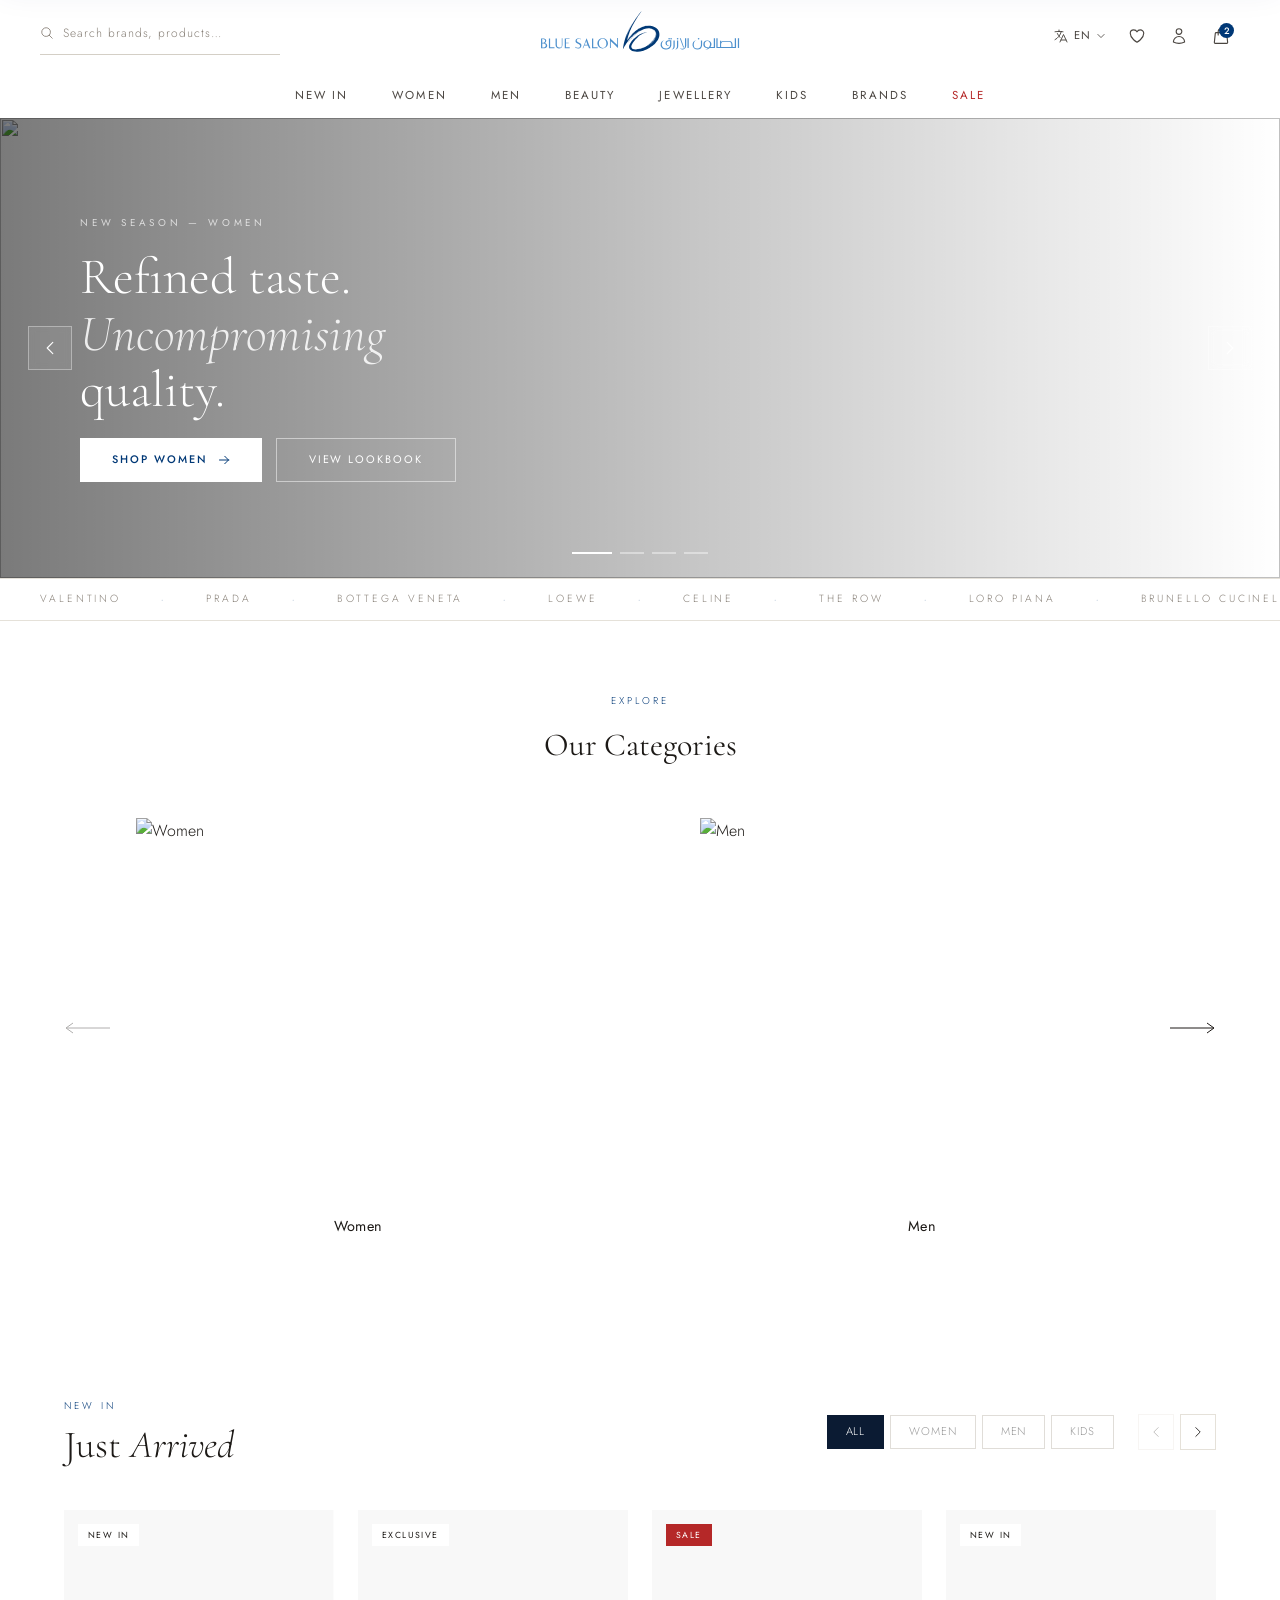
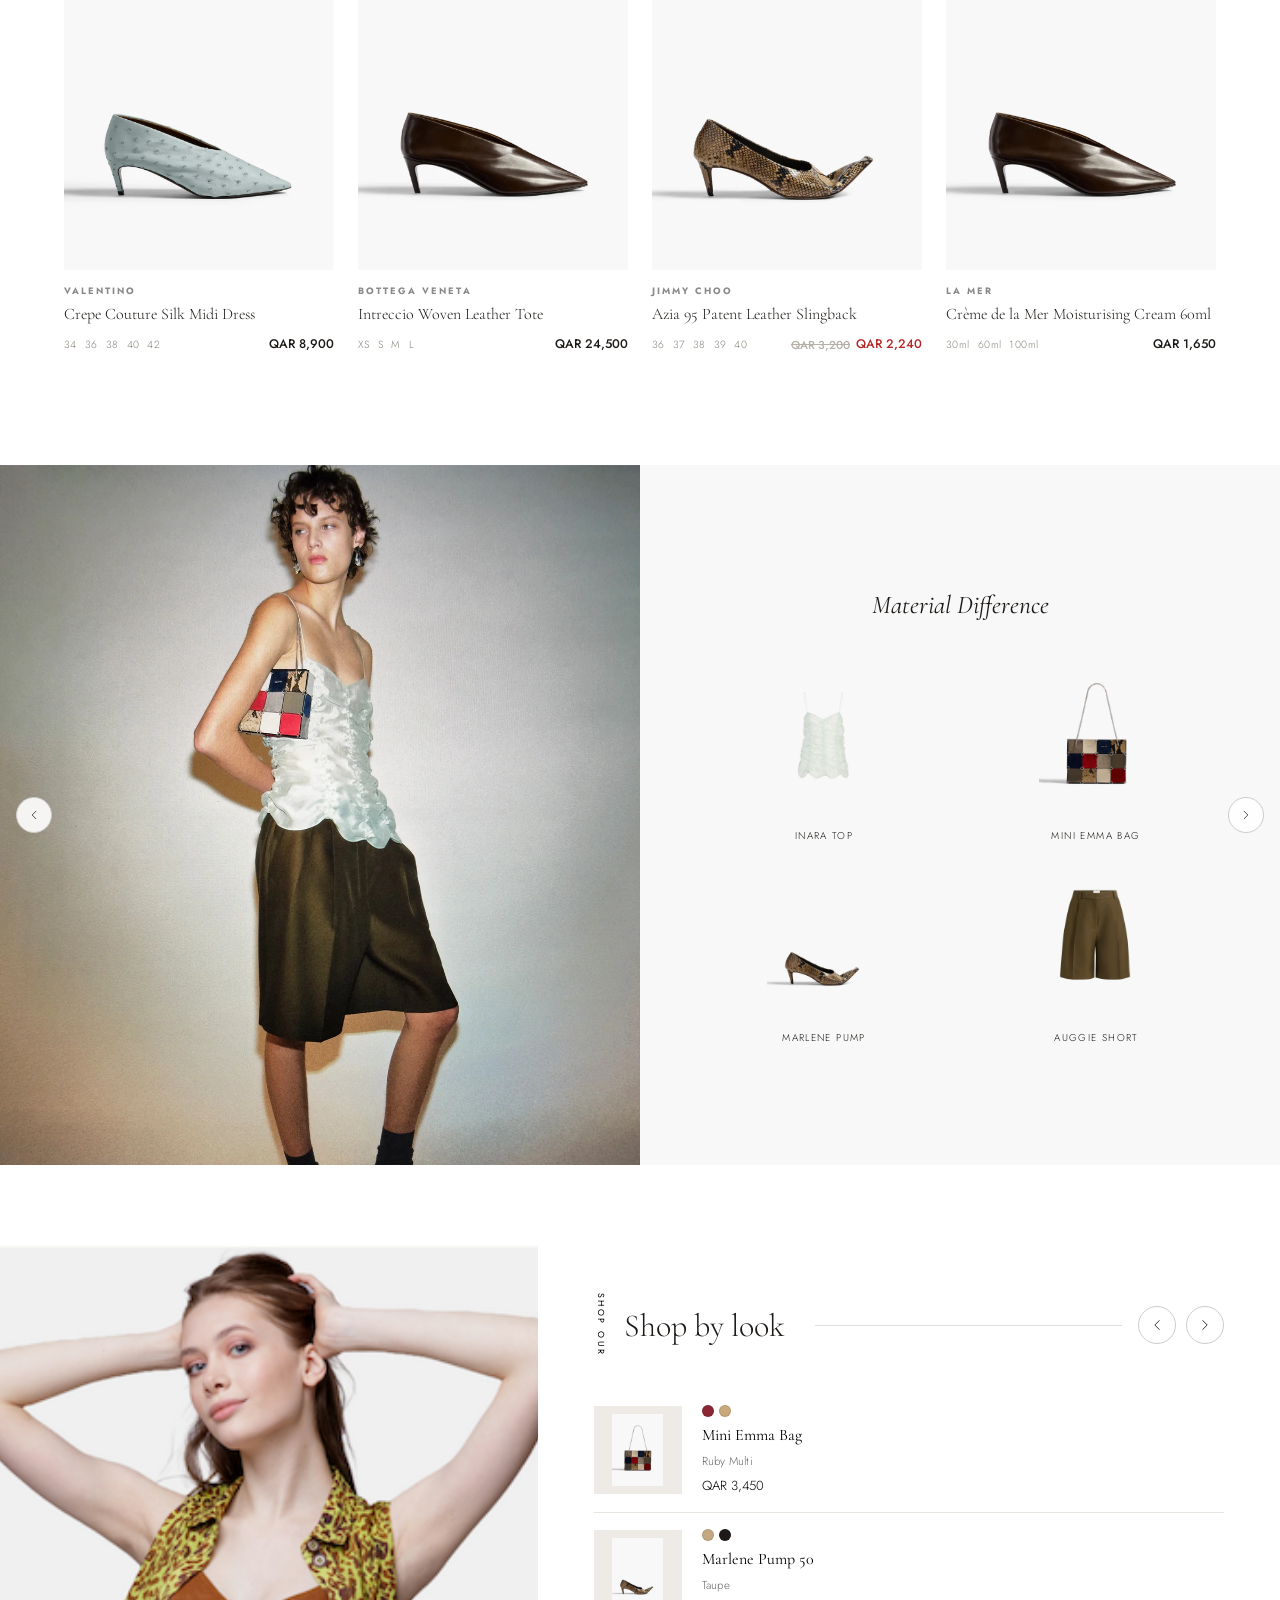
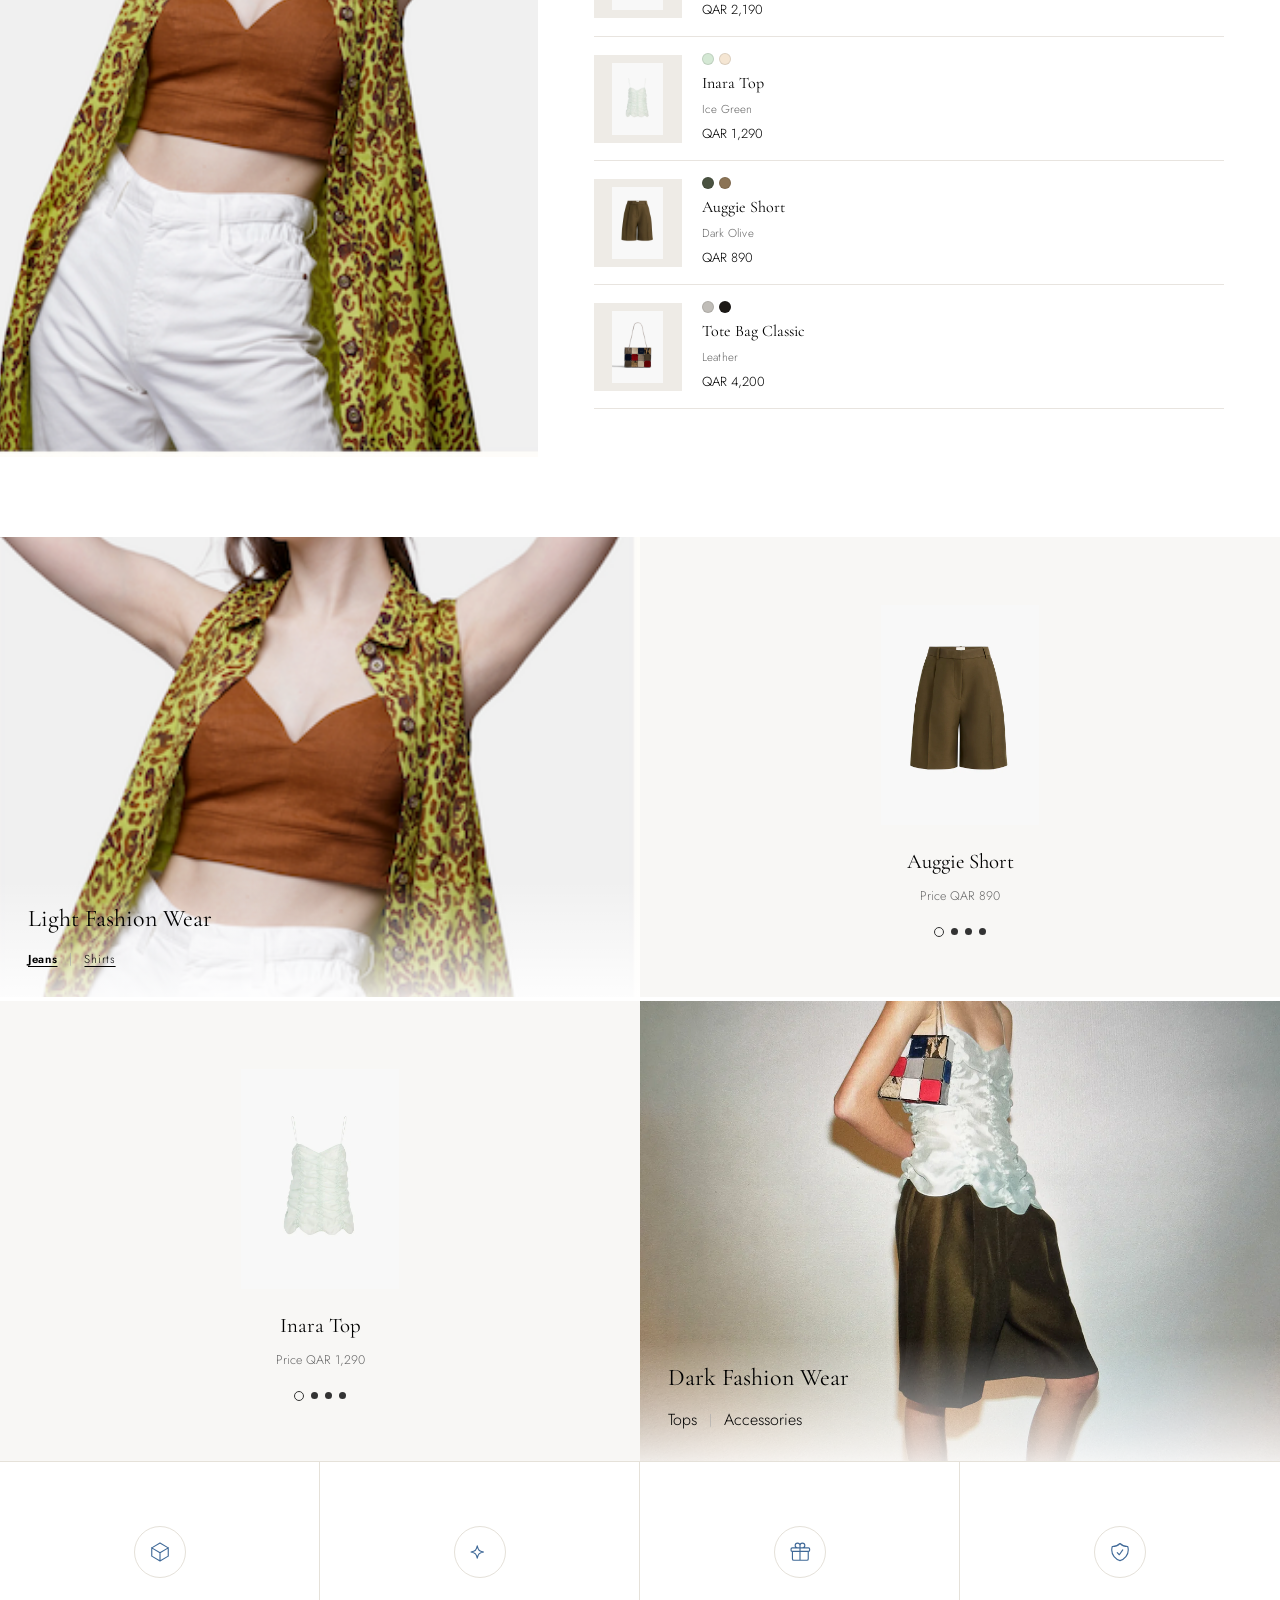
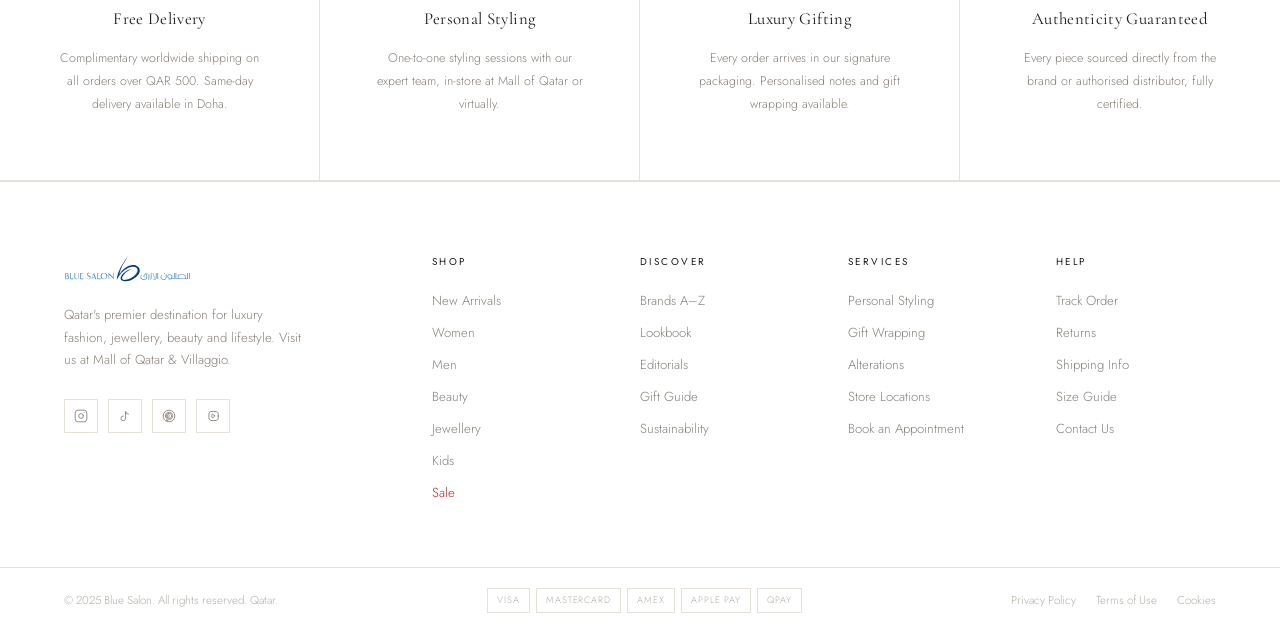
==== commit c26f383e: "Update" ====
--- a/index2.html
+++ b/index2.html
@@ -738,7 +738,7 @@
             font-size: 0.7rem; letter-spacing: 0.08em; text-transform: uppercase;
             cursor: pointer; color: #999; transition: all 0.2s;
         }
-        .arrivals-filter.on, .arrivals-filter:hover { background: #1c1916; color: #fff; border-color: #1c1916; }
+        .arrivals-filter.on, .arrivals-filter:hover { background: #0b1b33; color: #fff; border-color: #0b1b33; }
         .arrivals-slider-outer {
             max-width: 1440px; margin: 0 auto; padding: 0 64px;
         }
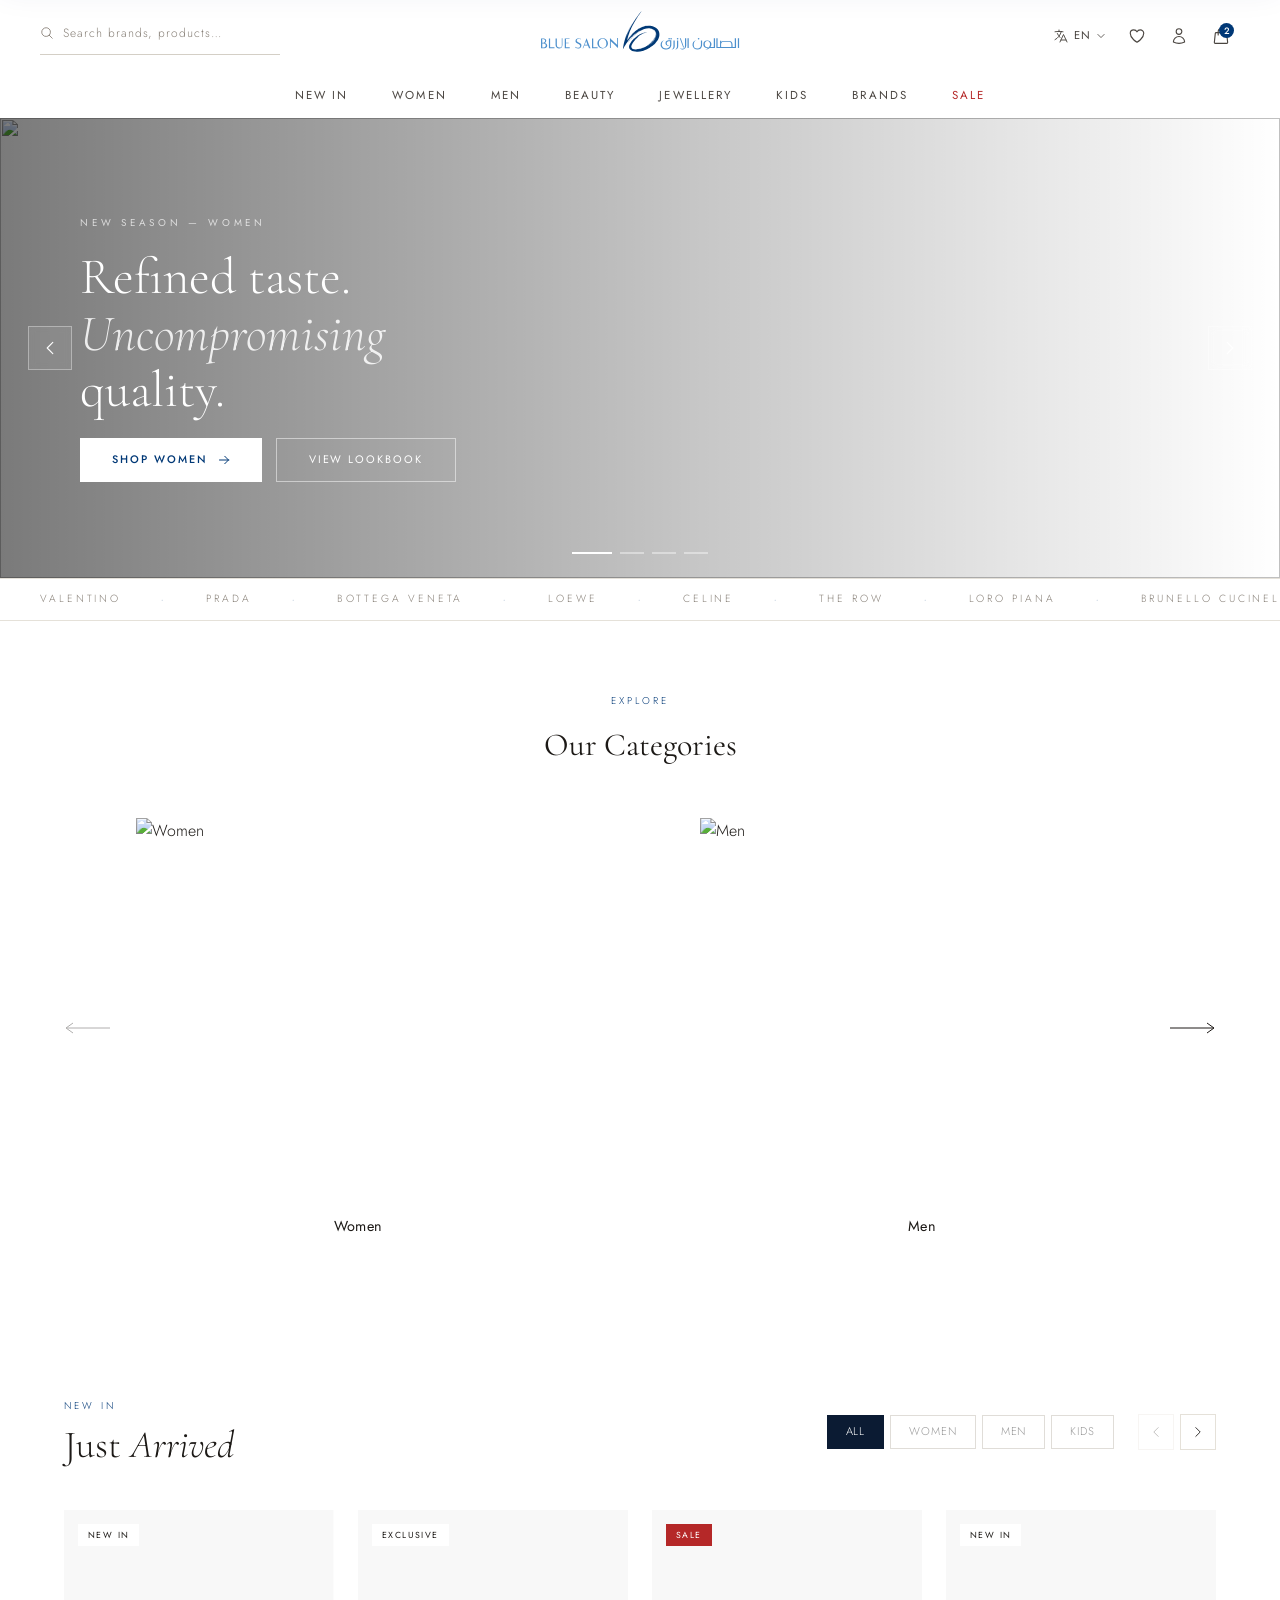
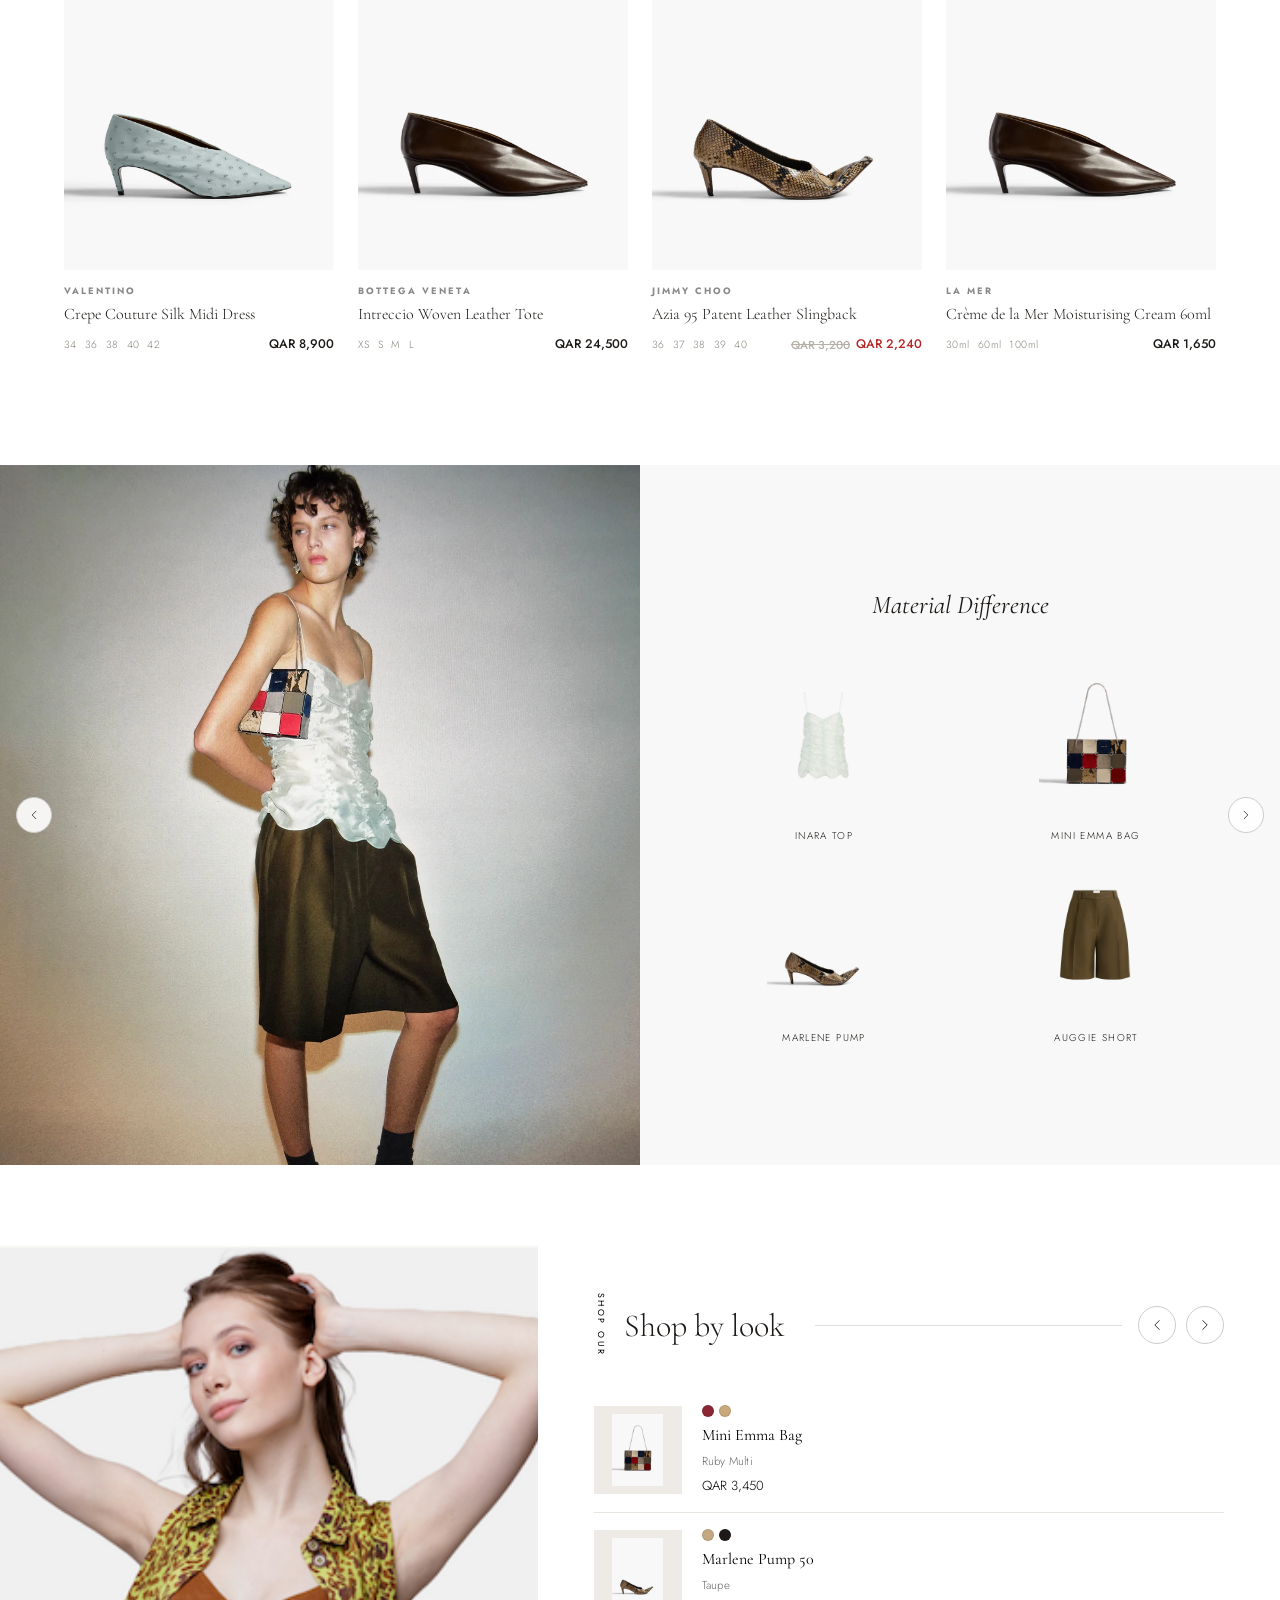
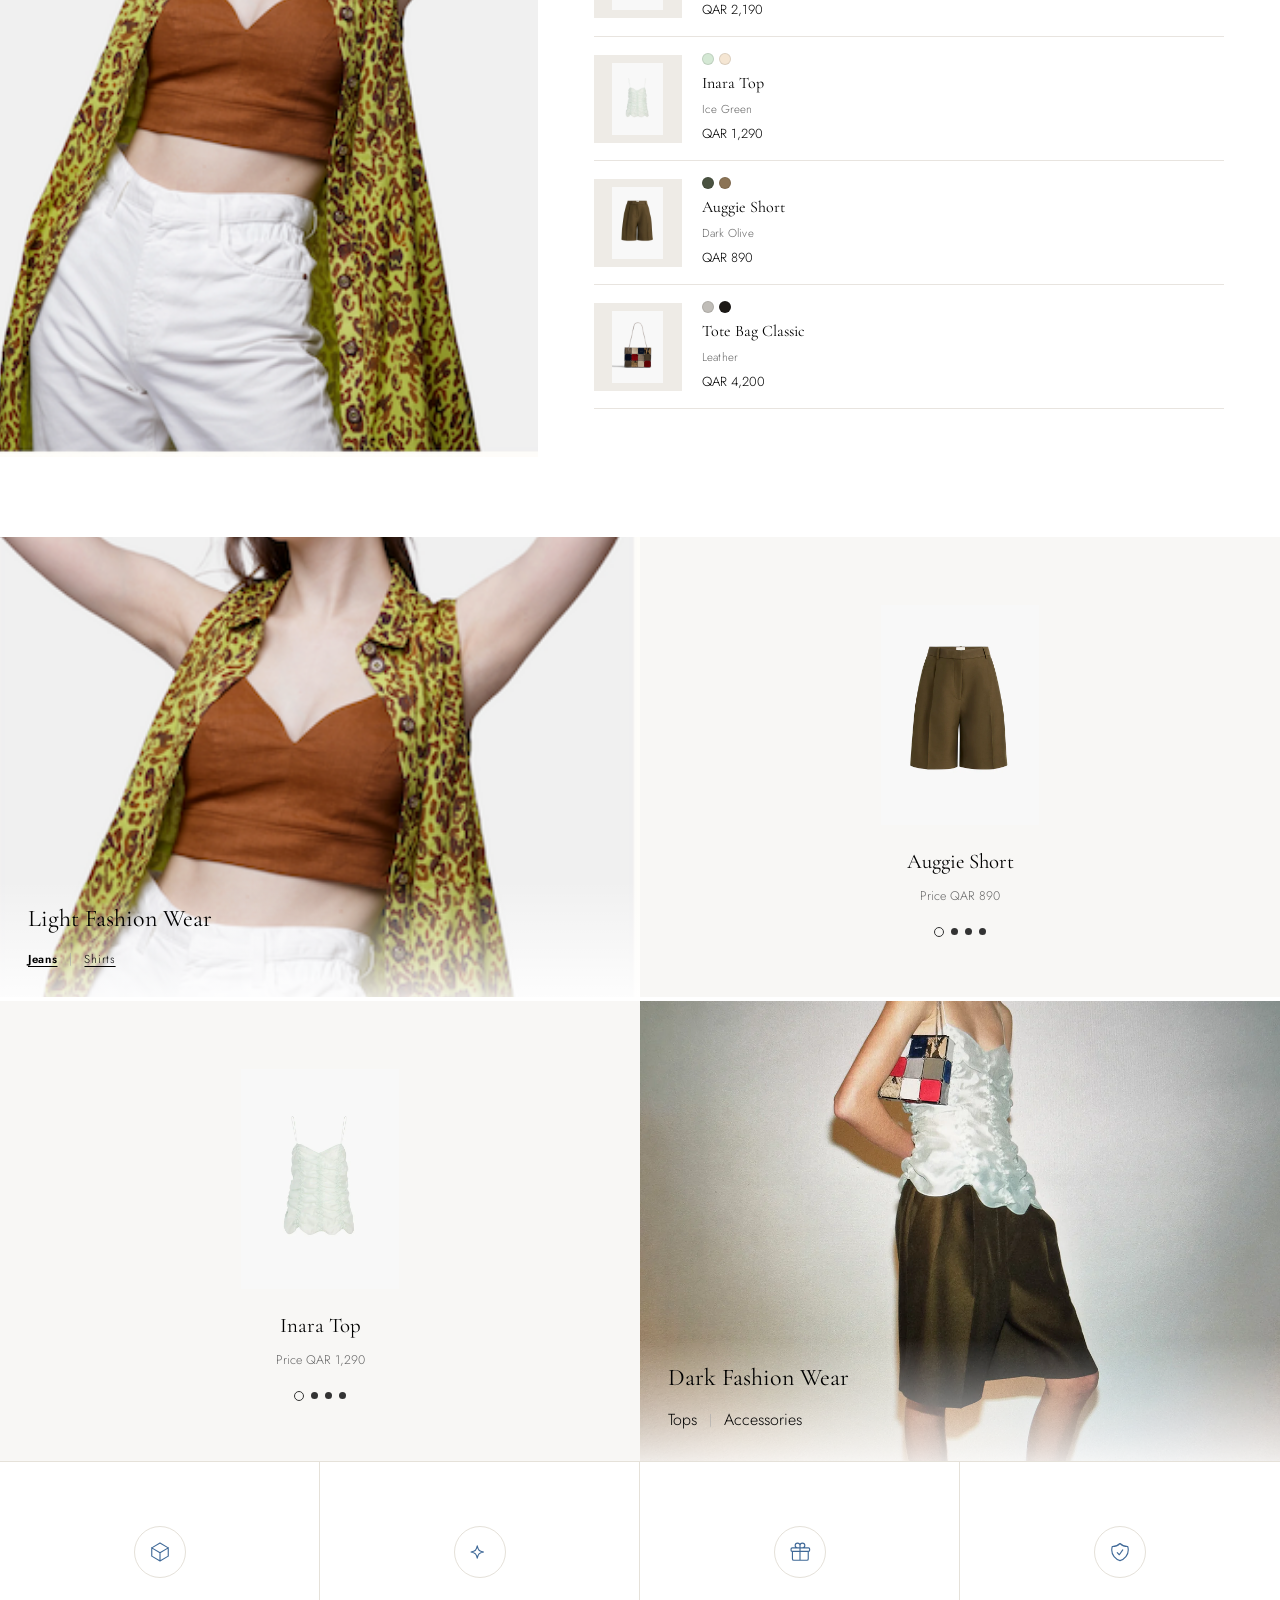
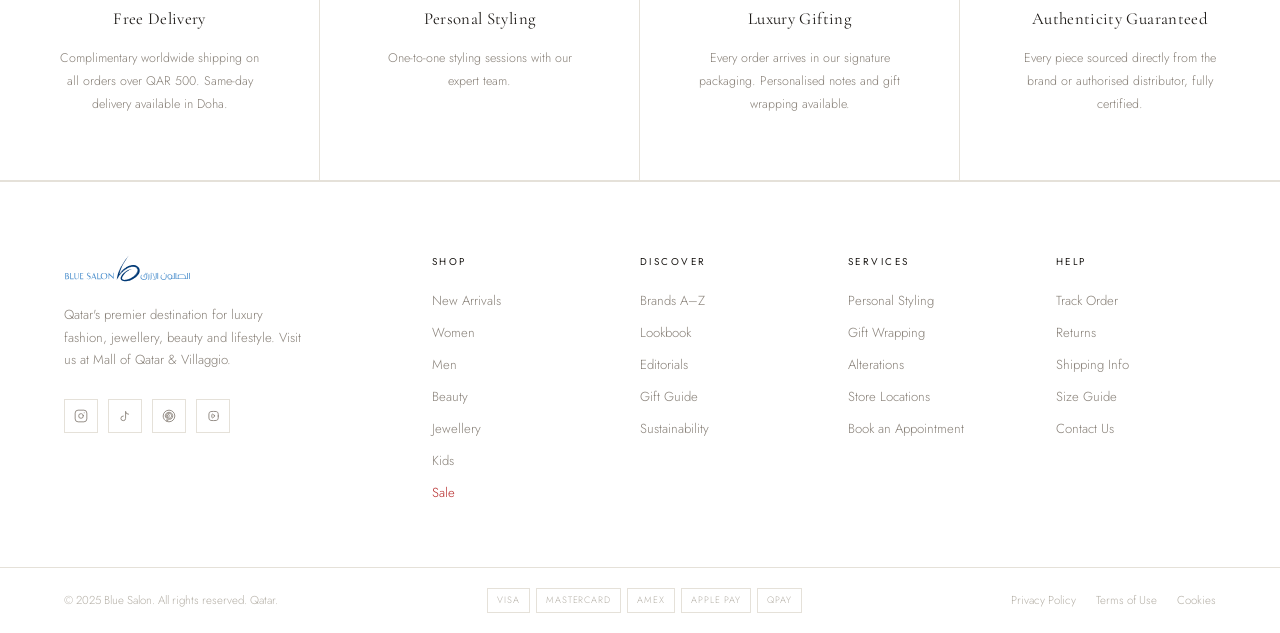
==== commit eb0bd836: "update" ====
--- a/index2.html
+++ b/index2.html
@@ -230,8 +230,10 @@
             transition: transform 0.25s cubic-bezier(0.4, 0, 0.2, 1);
         }
         .nav-item:hover .main-nav-link,
-        .main-nav-link:hover { color: var(--navy); }
-        .nav-item:hover .main-nav-link::after { transform: scaleX(1); }
+        .main-nav-link:hover,
+        .main-nav-link.active { color: var(--navy); }
+        .nav-item:hover .main-nav-link::after,
+        .main-nav-link.active::after { transform: scaleX(1); }
         .main-nav-link--sale { color: #b52828; }
         .main-nav-link--sale::after { background: #b52828; }
         .main-nav-link--sale:hover { color: #991f1f; }
@@ -2588,7 +2590,7 @@
                 </svg>
             </div>
             <div class="service-title">Personal Styling</div>
-            <p class="service-desc">One-to-one styling sessions with our expert team, in-store at Mall of Qatar or virtually.</p>
+            <p class="service-desc">One-to-one styling sessions with our expert team.</p>
         </div>
         <div class="service reveal">
             <div class="service-icon-wrap">
